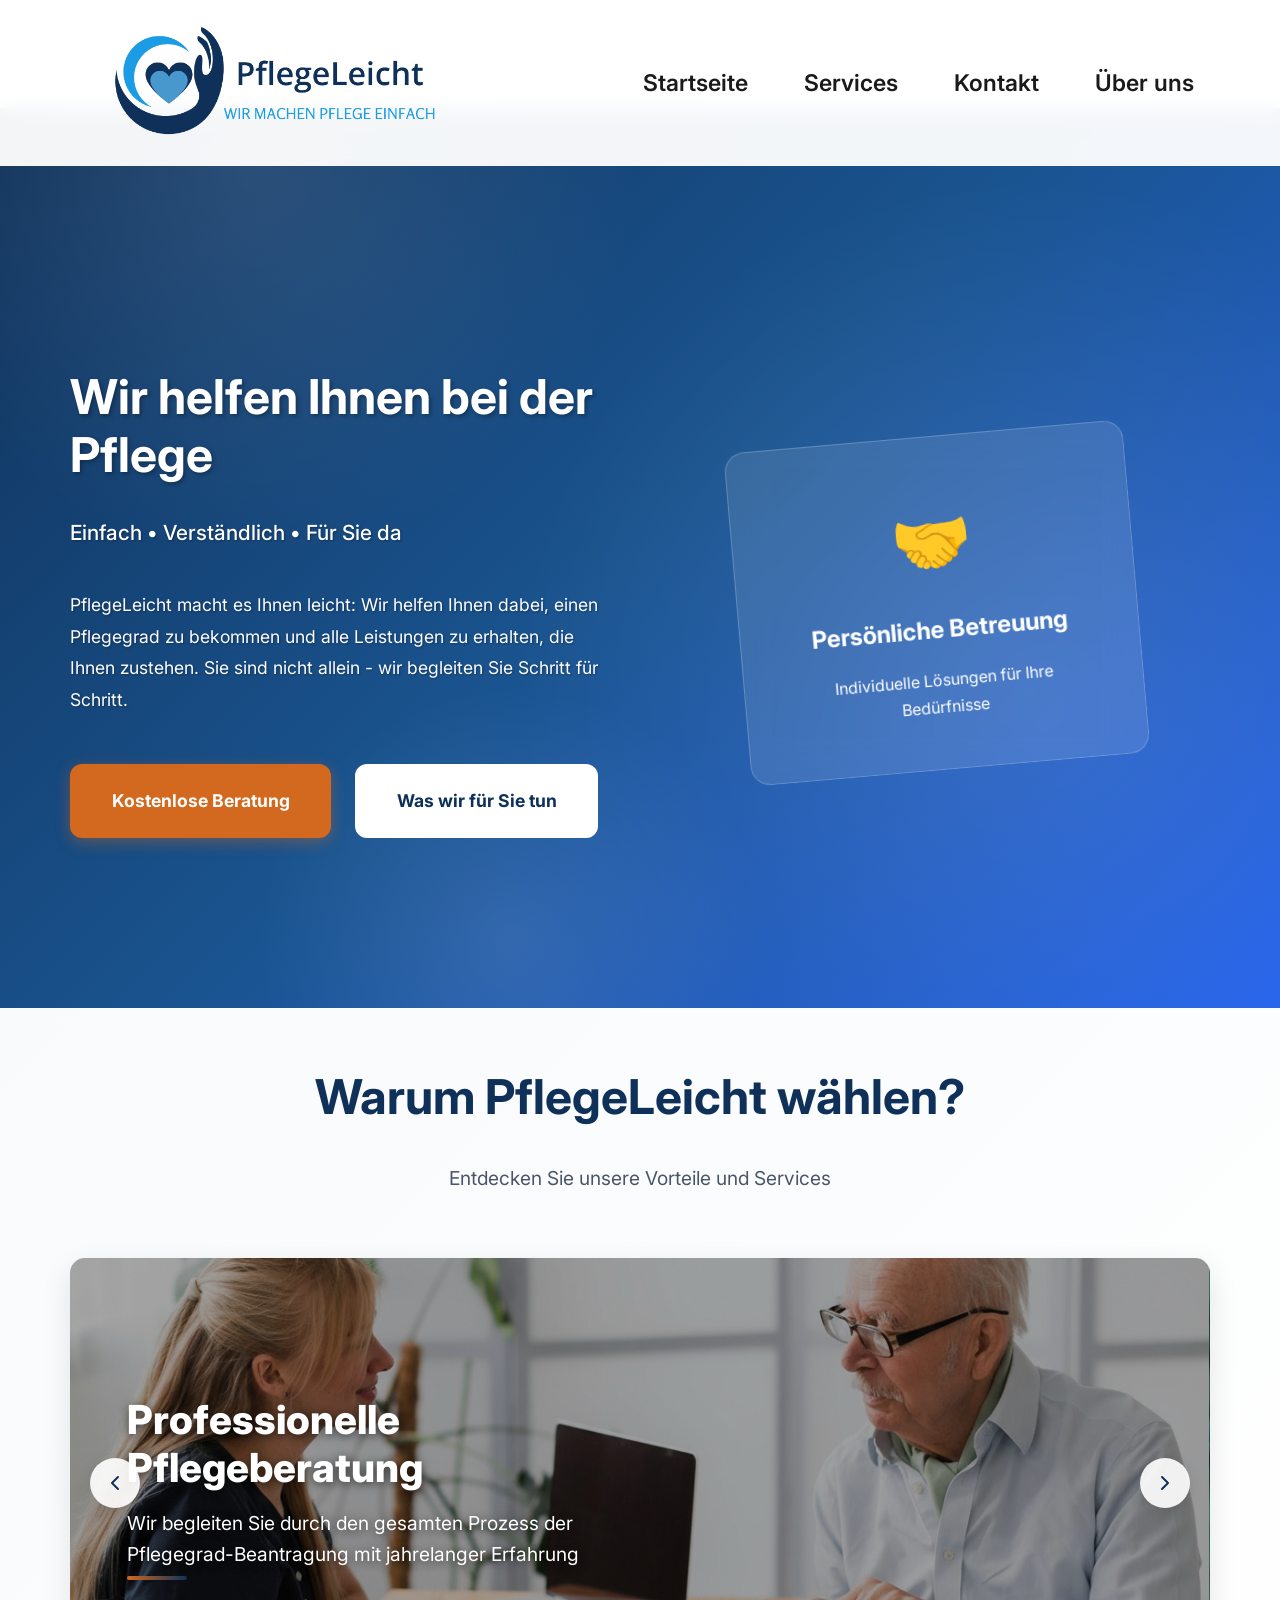
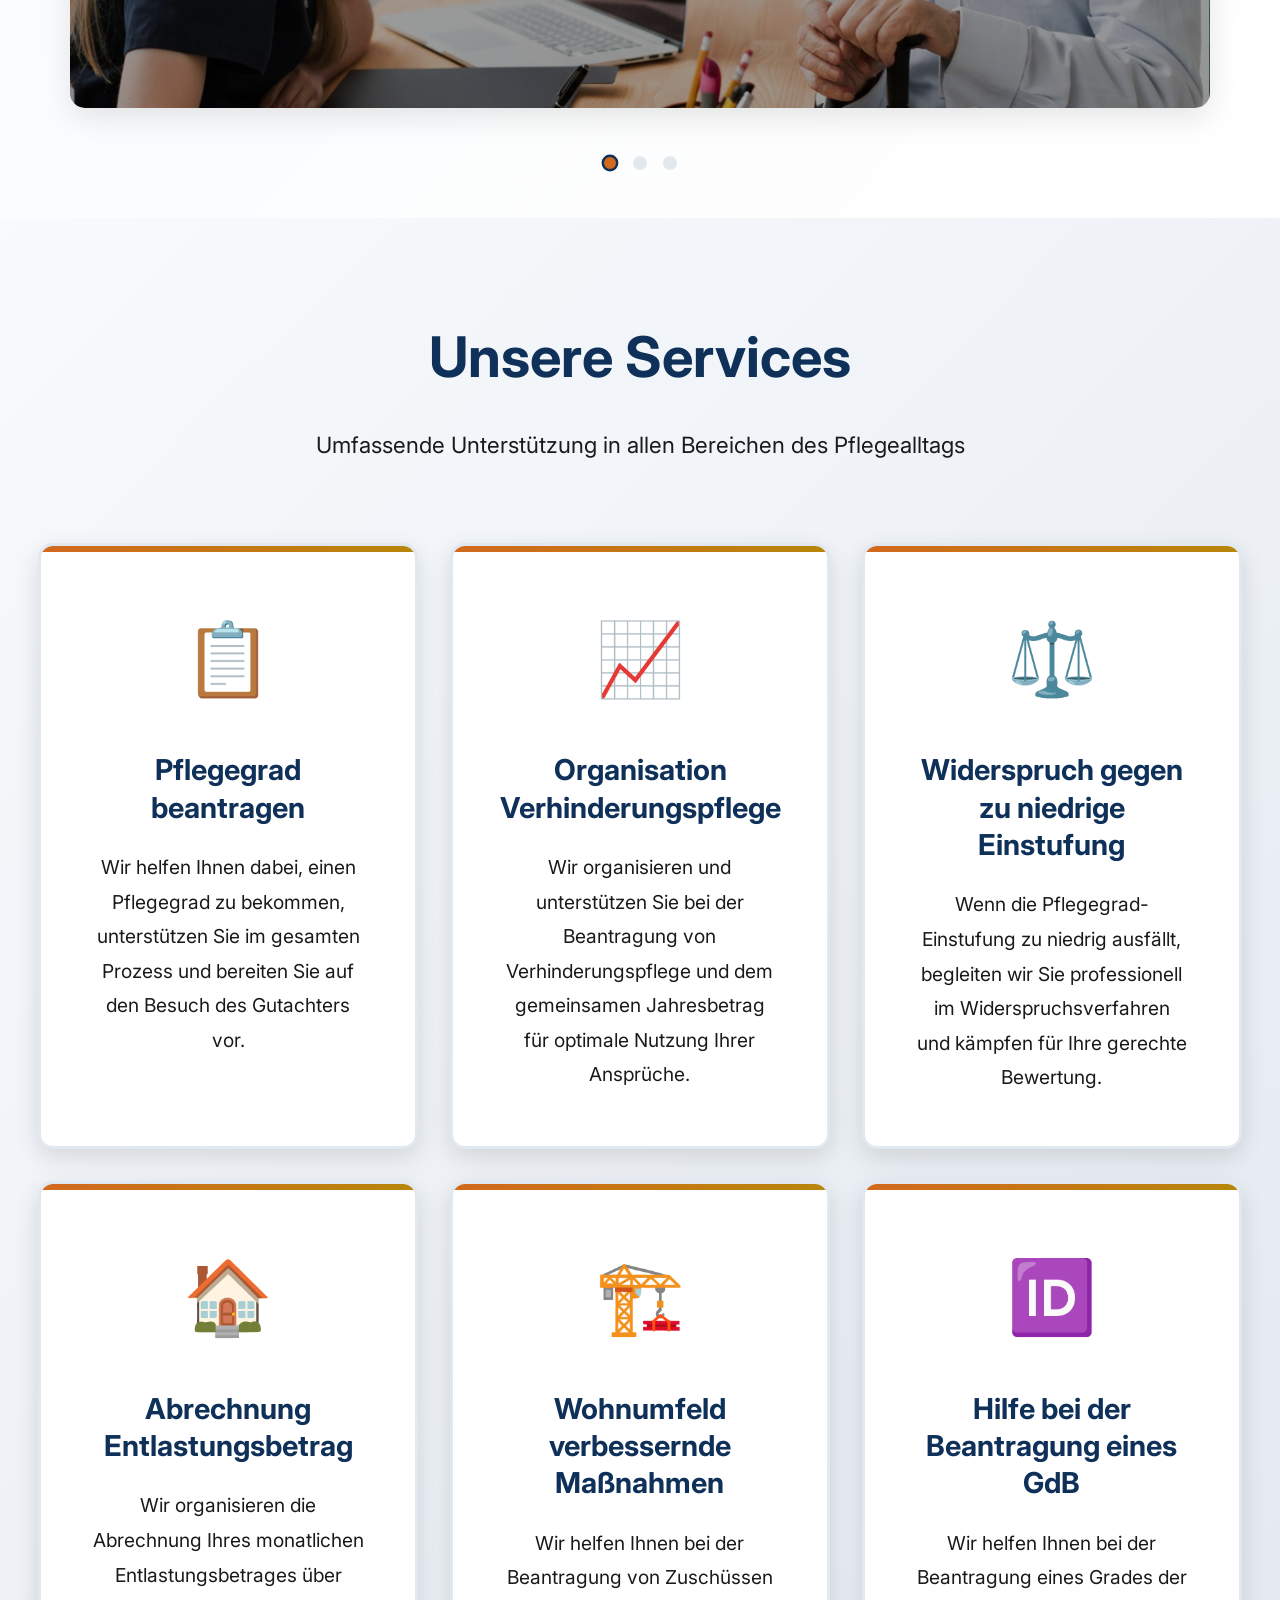
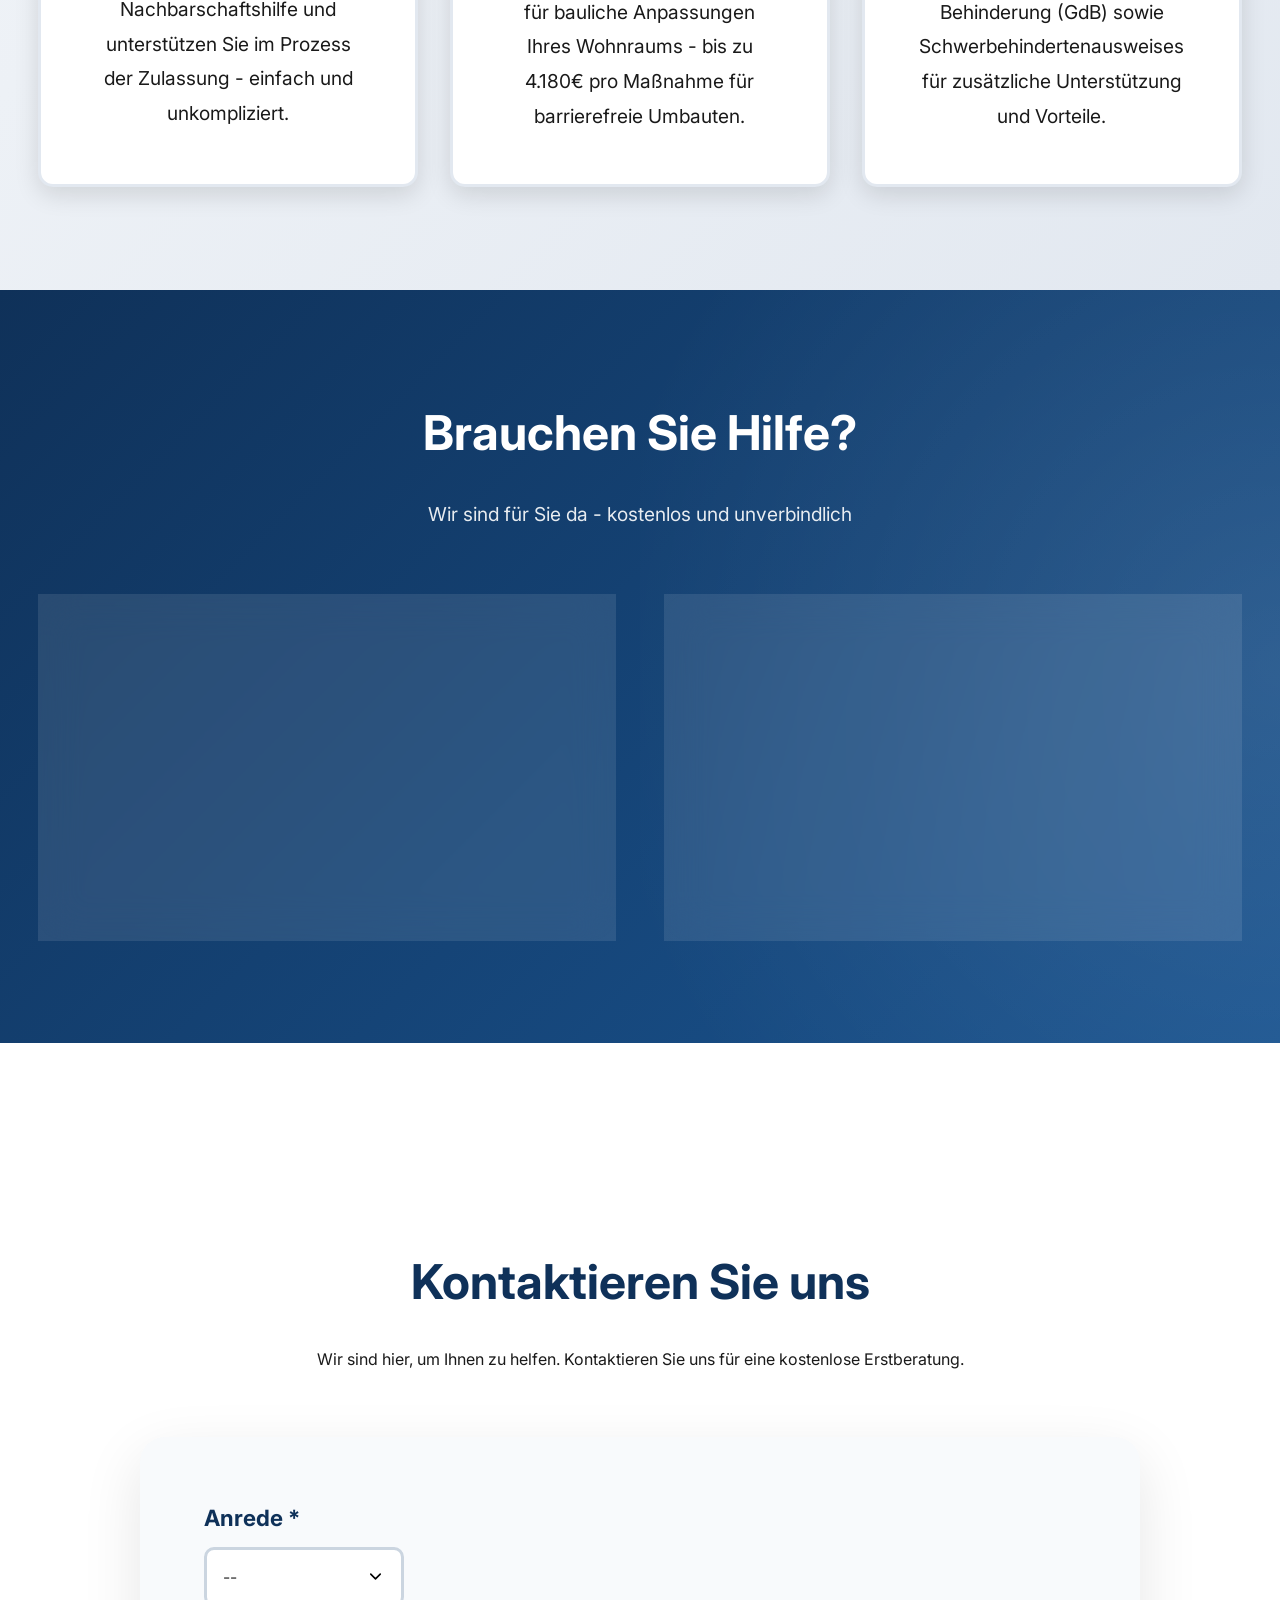
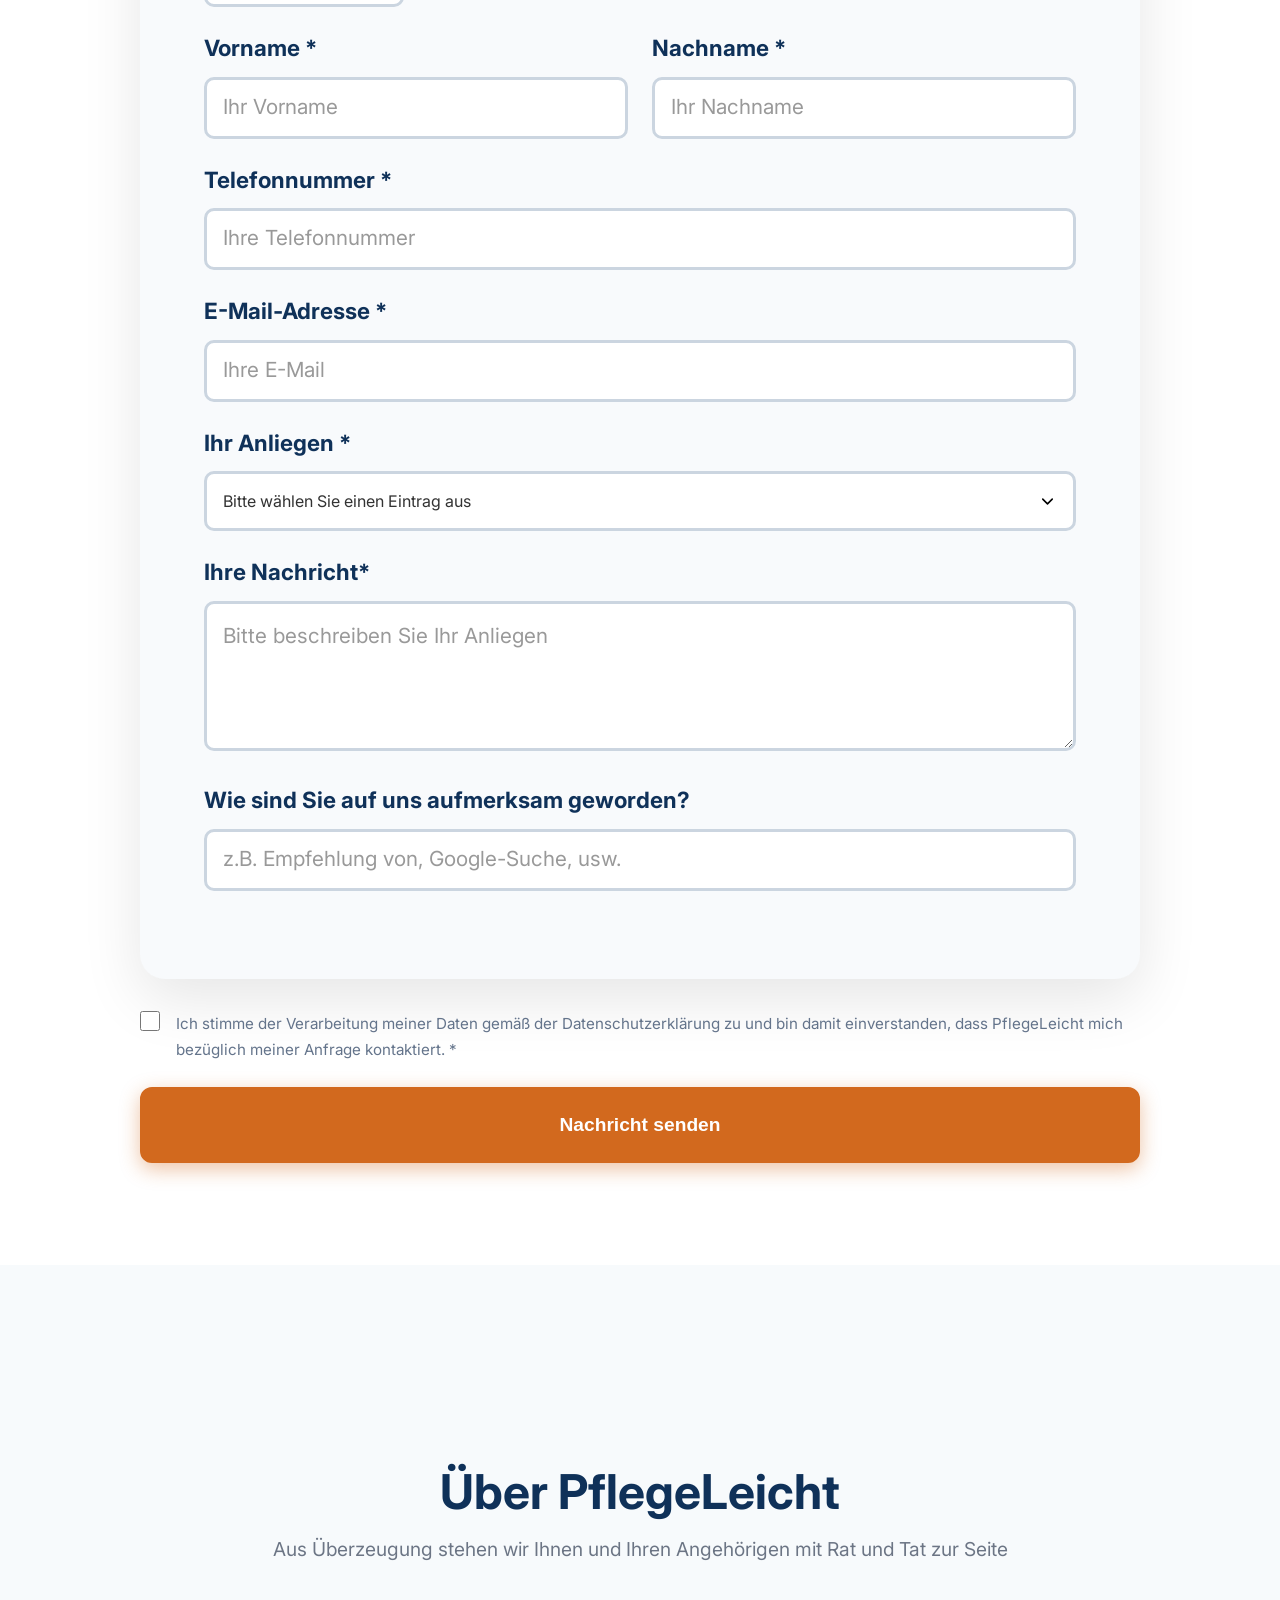
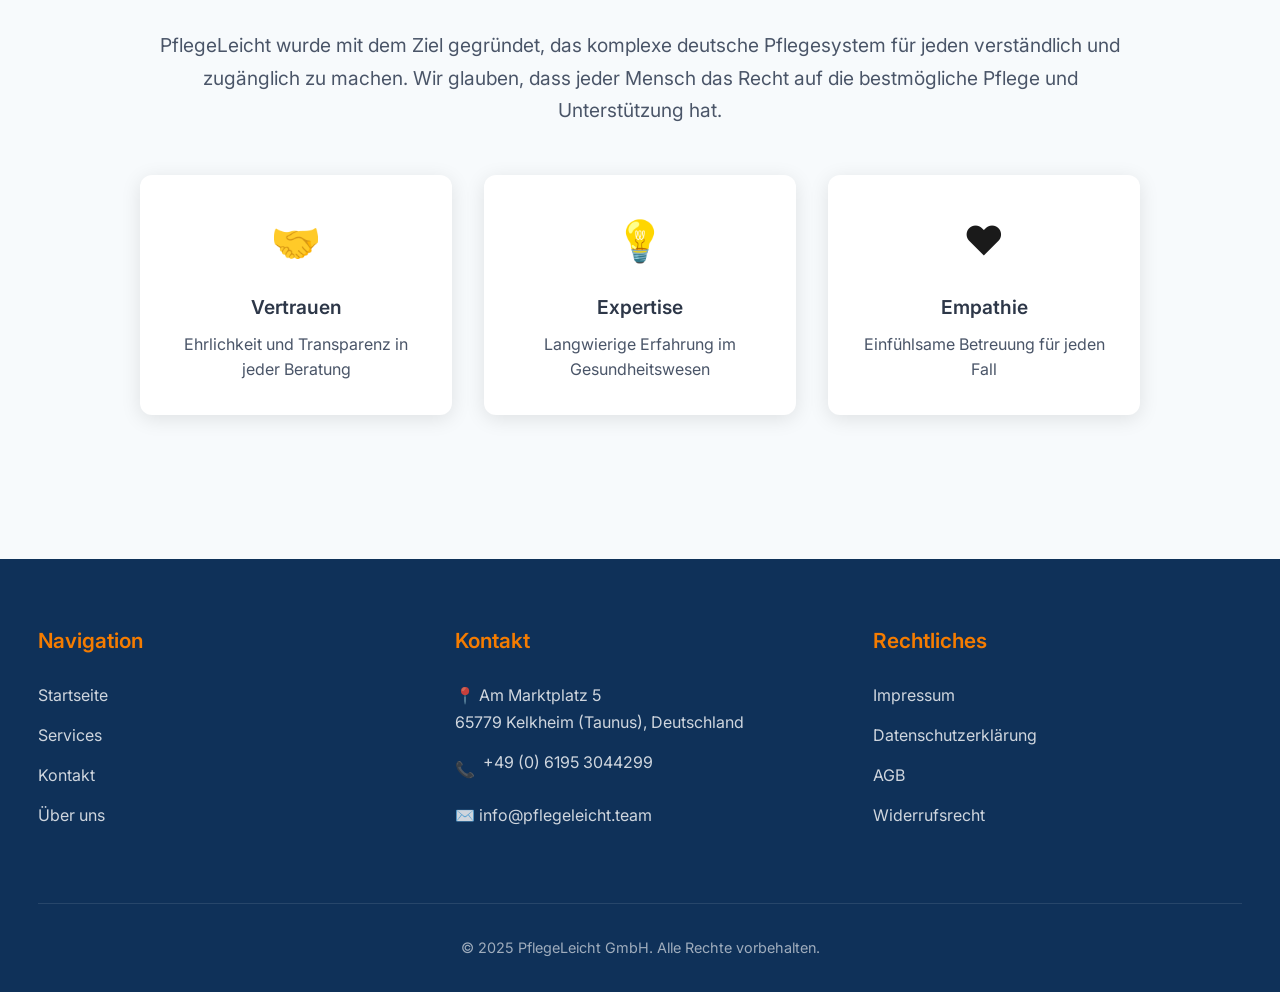
==== index.html @ 4535c73f "fix: process.php - index.html" ====
<!DOCTYPE html>
<html lang="de">
<head>
    <meta charset="UTF-8" />
    <meta name="viewport" content="width=device-width, initial-scale=1.0"/>
    <title>PflegeLeicht - Wir machen Pflege einfach</title>
    <link href="https://fonts.googleapis.com/css2?family=Inter:wght@300;400;500;600;700&display=swap" rel="stylesheet"/>
    <!-- Main stylesheet -->
    <link rel="stylesheet" href="statics/styles.css"/>
</head>
<body>
    <!-- Header -->
    <header class="header">
    <nav class="nav-container" href="#startseite">
        <div class="logo-container" onclick="showPage('startseite')">
        <img src="statics/img/logo.png" alt="PflegeLeicht Logo" style="max-height: 100%; max-width: 100%; object-fit: contain;">
        </div>
        <ul class="nav-menu" id="navMenu">
        <li><a href="#" onclick="showPage('startseite')">Startseite</a></li>
        <li><a href="#services" onclick="showPage('services')">Services</a></li>
        <li><a href="#kontakt" onclick="navigateTo('kontakt')">Kontakt</a></li>
        <li><a href="#ueber-uns" onclick="navigateTo('ueber-uns')">Über uns</a></li>
        </ul>
        <button class="mobile-menu-btn" onclick="toggleMobileMenu()" aria-label="Menü öffnen" aria-expanded="false">☰</button>
    </nav>
    </header>

    <!-- Startseite (Home) -->
    <div id="startseite" class="page active">
    <!-- Hero Section -->
    <section class="hero">
        <div class="hero-content">
        <div class="hero-text">
            <h1>Wir helfen Ihnen bei der Pflege</h1>
            <div class="subtitle">Einfach • Verständlich • Für Sie da</div>
            <p>PflegeLeicht macht es Ihnen leicht: Wir helfen Ihnen dabei, einen Pflegegrad zu bekommen und alle Leistungen zu erhalten, die Ihnen zustehen. Sie sind nicht allein - wir begleiten Sie Schritt für Schritt.</p>
            <div class="hero-buttons">
            <a href="#kontakt" class="btn-primary">Kostenlose Beratung</a>
            <a href="#" class="btn-secondary" onclick="showPage('services')">Was wir für Sie tun</a>
            </div>
        </div>
        <div class="hero-visual">
            <div class="hero-card">
            <div class="icon">🤝</div>
            <h3>Persönliche Betreuung</h3>
            <p>Individuelle Lösungen für Ihre Bedürfnisse</p>
            </div>
        </div>
        </div>
    </section>

    <!-- Carousel -->
    <section class="carousel-section">
        <div class="carousel-container">
            <div class="carousel-header">
                <h2>Warum PflegeLeicht wählen?</h2>
                <p>Entdecken Sie unsere Vorteile und Services</p>
            </div>
            <div class="carousel-wrapper">
            <div class="carousel" id="carousel">
        <!-- Slide 1: Professionelle Beratung -->
            <div class="carousel-slide" style="background-image:url('statics/img/professionelle_beratung.jpeg')">
                <div class="slide-content">
                    <h3>Professionelle Pflegeberatung</h3>
                    <p>Wir begleiten Sie durch den gesamten Prozess der Pflegegrad-Beantragung mit jahrelanger Erfahrung</p>
                </div>
            </div>

        <!-- Slide 2: Individuelle Betreuung -->
            <div class="carousel-slide" style="background-image:url('statics/img/individuelle_betreuung.jpeg')">
                <div class="slide-content">
                    <h3>Individuelle Betreuung</h3>
                    <p>Jeder Fall wird persönlich und sorgfältig behandelt - maßgeschneiderte Lösungen für Ihre Bedürfnisse</p>
                </div>
            </div>

        <!-- Slide 3: Erfolgreiche Ergebnisse -->
            <div class="carousel-slide" style="background-image:url('statics/img/erfolgreiche_ergebnisse.jpeg')">
                <div class="slide-content">
                    <h3>Erfolgreiche Ergebnisse</h3>
                    <p>Wir holen das Maximum für Sie heraus </p>
                </div>
            </div>
    </div>

            <!-- Navigation Arrows -->
            <button class="carousel-nav carousel-prev" onclick="prevSlide()">
                <svg width="24" height="24" viewBox="0 0 24 24" fill="none">
                    <path d="M15 18L9 12L15 6" stroke="currentColor" stroke-width="2" 
                        stroke-linecap="round" stroke-linejoin="round"/>
                </svg>
            </button>
            <button class="carousel-nav carousel-next" onclick="nextSlide()">
                <svg width="24" height="24" viewBox="0 0 24 24" fill="none">
                    <path d="M9 18L15 12L9 6" stroke="currentColor" stroke-width="2" 
                        stroke-linecap="round" stroke-linejoin="round"/>
                </svg>
            </button>
        </div>


            <!-- Carousel Controls -->
            <div class="carousel-controls">
                <div class="carousel-dot active" onclick="goToSlide(0)"></div>
                <div class="carousel-dot" onclick="goToSlide(1)"></div>
                <div class="carousel-dot" onclick="goToSlide(2)"></div>
            </div>
        </div>
    </section>


    <!-- Services Section (preview) -->
    <section class="services-section">
        <div class="services-container">
        <div class="services-header">
            <h2>Unsere Services</h2>
            <p>Umfassende Unterstützung in allen Bereichen des Pflegealltags</p>
        </div>
        <div class="services-grid">
            <div class="service-card">
            <span class="service-icon">📋</span>
            <h3>Pflegegrad beantragen</h3>
            <p>Wir helfen Ihnen dabei, einen Pflegegrad zu bekommen, unterstützen Sie im gesamten Prozess und bereiten Sie auf den Besuch des Gutachters vor.</p>
            </div>
            <div class="service-card">
            <span class="service-icon">📈</span>
            <h3>Organisation Verhinderungspflege</h3>
            <p>Wir organisieren und unterstützen Sie bei der Beantragung von Verhinderungspflege und dem gemeinsamen Jahresbetrag für optimale Nutzung Ihrer Ansprüche.</p>
            </div>
            <div class="service-card">
            <span class="service-icon">⚖️</span>
                <h3>Widerspruch gegen zu niedrige Einstufung</h3>
                <p>Wenn die Pflegegrad-Einstufung zu niedrig ausfällt, begleiten wir Sie professionell im Widerspruchsverfahren und kämpfen für Ihre gerechte Bewertung.</p>
            </div>
            <div class="service-card">
            <span class="service-icon">🏠</span>
            <h3>Abrechnung Entlastungsbetrag</h3>
            <p>Wir organisieren die Abrechnung Ihres monatlichen Entlastungsbetrages über Nachbarschaftshilfe und unterstützen Sie im Prozess der Zulassung - einfach und unkompliziert.</p>
            </div>
            <div class="service-card">
            <span class="service-icon">🏗️</span>
            <h3>Wohnumfeld verbessernde Maßnahmen</h3>
            <p>Wir helfen Ihnen bei der Beantragung von Zuschüssen für bauliche Anpassungen Ihres Wohnraums - bis zu 4.180€ pro Maßnahme für barrierefreie Umbauten.</p>
            </div>
            <div class="service-card">
            <span class="service-icon">🆔</span>
            <h3>Hilfe bei der Beantragung eines GdB</h3>
            <p>Wir helfen Ihnen bei der Beantragung eines Grades der Behinderung (GdB) sowie Schwerbehindertenausweises für zusätzliche Unterstützung und Vorteile.</p>
            </div>
        </div>
        </div>
    </section>

    <!-- CTA Section -->
    <section class="cta-section">
        <div class="cta-container">
        <div class="cta-header">
            <h2>Brauchen Sie Hilfe?</h2>
            <p>Wir sind für Sie da - kostenlos und unverbindlich</p>
        </div>
        <div class="cta-cards">
            <div class="cta-card">
            <h3>Sie haben schon einen Pflegegrad?</h3>
            <p>Wenn Sie mehr Hilfe brauchen als bisher oder denken, dass Ihr Pflegegrad zu niedrig ist, können wir Ihnen helfen, einen Höheren zu bekommen.</p>
            <a href="#kontakt" class="btn-primary">Kostenlose Beratung</a>
            </div>
            <div class="cta-card">
            <h3>Sie brauchen zum ersten Mal Hilfe?</h3>
            <p>Wenn Sie oder ein Familienmitglied Hilfe im Alltag brauchen, helfen wir Ihnen dabei, einen Pflegegrad sowie entsprechende Unterstützungsleistungen zu bekommen.</p>
            <a href="#kontakt" class="btn-primary">Kostenlose Beratung</a>
            </div>
        </div>
        </div>
    </section>

<!-- Contact Section -->
<section class="contact-section" id="kontakt">
  <div class="contact-container">
    <div class="contact-header">
      <h2>Kontaktieren Sie uns</h2>
      <p>Wir sind hier, um Ihnen zu helfen. Kontaktieren Sie uns für eine kostenlose Erstberatung.</p>
    </div>

    <!-- Message container for form feedback -->
    <div id="contactAlert" style="display:none;margin-bottom:16px;padding:12px;border-radius:8px;border:1px solid #cfe9cf;background:#eaf7ea;color:#205c20;"></div>

    <div class="contact-form">
      <!-- Contact form submission -->
      <form id="contactForm" action="/php/process.php" method="post">
        <div class="form-group">
          <label for="anrede">Anrede *</label>
          <select id="anrede" name="anrede" required oninvalid="this.setCustomValidity('Bitte wählen Sie eine Anrede aus der Liste aus.')" oninput="this.setCustomValidity('')">
            <option value="">--</option>
            <option value="Frau">Frau</option>
            <option value="Herr">Herr</option>
            <option value="Diverse">Diverse</option>
          </select>
        </div>

        <div class="form-grid">
          <div class="form-group">
            <label for="vorname">Vorname *</label>
            <input type="text" id="vorname" name="vorname" placeholder="Ihr Vorname" required oninvalid="this.setCustomValidity('Bitte geben Sie Ihren Vornamen ein.')" oninput="this.setCustomValidity('')">
          </div>
          <div class="form-group">
            <label for="nachname">Nachname *</label>
            <input type="text" id="nachname" name="nachname" placeholder="Ihr Nachname" required oninvalid="this.setCustomValidity('Bitte geben Sie Ihren Nachnamen ein.')" oninput="this.setCustomValidity('')">
          </div>
        </div>
        <div class="form-group">
            <label for="phone">Telefonnummer *</label>
            <input  type="text" id="phone"  name="phone"  placeholder="Ihre Telefonnummer"  inputmode="numeric" pattern="[0-9]+"  required  oninvalid="this.setCustomValidity('Bitte geben Sie eine gültige Telefonnummer ein.')"  oninput="this.setCustomValidity(''); this.value = this.value.replace(/[^0-9]/g,'')">
          </div>
          <div class="form-group">
          <label for="email">E-Mail-Adresse *</label>
          <input type="email" id="email" name="email" placeholder="Ihre E-Mail" required oninvalid="this.setCustomValidity('Bitte geben Sie eine gültige E-Mail ein.')" oninput="this.setCustomValidity('')">
        </div>

        <div class="form-group">
          <label for="concern">Ihr Anliegen *</label>
          <select id="concern" name="concern" required oninvalid="this.setCustomValidity('Bitte wählen Sie einen Eintrag aus der Liste aus.')" oninput="this.setCustomValidity('')">
            <option value="">Bitte wählen Sie einen Eintrag aus</option>
            <option value="pflegegrad-beantragen">Pflegegrad beantragen</option>
            <option value="pflegegrad-anpassen">Pflegegrad anpassen/Höherstufung</option>
            <option value="widerspruch">Widerspruch einlegen</option>
            <option value="entlastungsleistungen">Entlastungsleistungen</option>
            <option value="wohnumfeld">Wohnumfeldverbessernde Maßnahmen</option>
            <option value="GdB Antrag">GdB Antrag</option>
            <option value="anders">Anderes Anliegen</option>
          </select>
        </div>

        <div class="form-group">
          <label for="message">Ihre Nachricht*</label>
          <textarea type="text" id="message" name="message" placeholder="Bitte beschreiben Sie Ihr Anliegen" required oninvalid="this.setCustomValidity('Bitte beschreiben Sie Ihr Anliegen.')" oninput="this.setCustomValidity('')"></textarea>
        </div>

        <div class="form-group">
          <label for="concern">Wie sind Sie auf uns aufmerksam geworden?</label>
          <input type="text" id="message" name="message" placeholder="z.B. Empfehlung von, Google-Suche, usw. "></input>
        </div>
        </div>

        <div class="privacy-notice">
          <input type="checkbox" id="privacy" name="privacy" value="1" required oninvalid="this.setCustomValidity('Bitte geben Sie Ihre Zustimmung um fortzufahren.')" oninput="this.setCustomValidity('')">
          <label for="privacy">Ich stimme der Verarbeitung meiner Daten gemäß der Datenschutzerklärung zu und bin damit einverstanden, dass PflegeLeicht mich bezüglich meiner Anfrage kontaktiert. *</label>
        </div>
        <!-- Honeypot field for bot protection -->
        <div style="position:absolute;left:-9999px" aria-hidden="true">
          <label for="company">Firma</label>
          <input type="text" id="company" name="company" tabindex="-1" autocomplete="off">
        </div>

        <button type="submit" class="submit-btn">Nachricht senden</button>
      </form>
    </div>
  </div>
</section>

<!-- Display success/error message based on URL parameters -->
<script>
  (function(){
    const params = new URLSearchParams(location.search);
    const ok = params.get('ok');
    const err = params.get('err');
    const box = document.getElementById('contactAlert');
    if (!box) return;
    if (ok) {
      box.textContent = 'Vielen Dank! Ihre Nachricht wurde erfolgreich gesendet.';
      box.style.display = 'block';
    } else if (err) {
      box.textContent = decodeURIComponent(err);
      box.style.display = 'block';
      box.style.background = '#fdeaea';
      box.style.borderColor = '#f3b7b7';
      box.style.color = '#7a1f1f';
    }
  })();
</script>

    <!-- About section within homepage -->
    <section id="ueber-uns" class="about-section-home">
        <div class="about-container">
        <div class="about-header">
            <h2>Über PflegeLeicht</h2>
            <p>Aus Überzeugung stehen wir Ihnen und Ihren Angehörigen mit Rat und Tat zur Seite</p>
        </div>

        <div class="about-content-home">
            <div class="about-text">
            <p>PflegeLeicht wurde mit dem Ziel gegründet, das komplexe deutsche Pflegesystem für jeden verständlich und zugänglich zu machen. Wir glauben, dass jeder Mensch das Recht auf die bestmögliche Pflege und Unterstützung hat.</p>

            <div class="values-preview">
                <div class="value-preview">
                <span class="value-icon">🤝</span>
                <h4>Vertrauen</h4>
                <p>Ehrlichkeit und Transparenz in jeder Beratung</p>
                </div>
                <div class="value-preview">
                <span class="value-icon">💡</span>
                <h4>Expertise</h4>
                <p>Langwierige Erfahrung im Gesundheitswesen</p>
                </div>
                <div class="value-preview">
                <span class="value-icon">❤️</span>
                <h4>Empathie</h4>
                <p>Einfühlsame Betreuung für jeden Fall</p>
                </div>
            </div>
            </div>
        </div>
        </div>
    </section>
    </div>
    <!-- /#startseite -->

    <!-- Services detailed page -->
    <div id="services" class="page">
    <div class="services-page">
        <div class="services-page-container">
        <h1>Unsere Services</h1>
        <div class="services-intro">
            <p>Unsere Services sind individuell auf Ihre Bedürfnisse abgestimmt. Wir begleiten Sie in allen Fragen rund um Pflegeleistungen – von der Antragstellung bis hin zur Optimierung Ihrer Ansprüche.</p>
        </div>

        <div class="service-detail">
            <h3>Hilfe bei der Beantragung des Pflegegrades</h3>
            <p>Wir unterstützen Sie bei der kompletten Beantragung eines Pflegegrades, von der Erfassung Ihrer Daten bis hin zum Versand des Antrags an die zuständige Kasse, sowie Vorbereitung auf den Gutachtertermin. Unser erfahrenes Team kennt alle Fallstricke und sorgt dafür, dass Ihr Antrag vollständig und korrekt eingereicht wird.</p>
        </div>

        <div class="service-detail">
            <h3>Organisation und Unterstützung bei Beantragung von Verhinderungspflege im Rahmen des gemeinsamen Jahresbetrages</h3>
            <p>Wir übernehmen die Antragstellung und sorgen dafür, dass Sie die Ihnen zustehenden Leistungen effizient nutzen können. Dabei beraten wir Sie über alle Möglichkeiten und helfen bei der optimalen Ausschöpfung Ihrer Ansprüche.</p>
        </div>

        <div class="service-detail">
            <h3>Widerspruch gegen eine zu niedrige Pflegegrad-Einstufung</h3>
            <p>Wir analysieren Ihren Bescheid gründlich, unterstützen Sie beim Erstellen einer innhaltlichen Begründung für einen professionellen Widerspruch und begleiten Sie durch den gesamten Prozess. Mit unserer Expertise erhöhen wir Ihre Chancen auf eine erfolgreiche Neubewertung erheblich.</p>
        </div>

        <div class="service-detail">
            <h3>Abrechnung des monatlichen Entlastungsbetrages über Nachbarschaftshilfe</h3>
            <p>Wir organisieren die Nachbarschaftshilfe und kümmern uns um die Registrierung sowie korrekte Abrechnung der Entlastungsleistungen. So können Sie Ihren monatlichen Entlastungsbetrag von 131€ optimal nutzen.</p>
        </div>

        <div class="service-detail">
            <h3>Antrag auf wohnumfeldverbessernde Maßnahmen</h3>
            <p>Unterstützung bei der Beantragung von Zuschüssen für bauliche Veränderungen, die das Wohnumfeld an die Bedürfnisse der pflegebedürftigen Person anpassen. Wir helfen Ihnen dabei, bis zu 4.180€ Zuschuss je Maßnahme für notwendige Umbauten zu erhalten.</p>
        </div>

        <div class="service-detail">
            <h3>Beantragung der Feststellung eines GdB</h3>
            <p>Wir helfen Ihnen bei der Beantragung eines Grades der Behinderung (GdB) sowie Schwerbehindertenausweises für zusätzliche Unterstützung und Vorteile.</p>
        
          </div>
                <div style="text-align: center; margin-top: 4rem;">
            <a href="index.html#kontakt" class="btn-primary">Jetzt kostenlose Beratung anfragen</a>
        </div>

        </div>
    </div>
    </div>

    <!-- Footer -->
    <footer class="footer">
    <div class="footer-container">
        <div class="footer-section">
        <h3>Navigation</h3>
        <a href="#" onclick="showPage('startseite')">Startseite</a>
        <a href="#services" onclick="showPage('services')">Services</a>
        <a href="#kontakt" onclick="navigateTo('kontakt')">Kontakt</a>
        <a href="#ueber-uns" onclick="navigateTo('ueber-uns')">Über uns</a>
        </div>
        <div class="footer-section">
        <h3>Kontakt</h3>
        <p>📍 Am Marktplatz 5<br>65779 Kelkheim (Taunus), Deutschland</p>
        <p>📞 <a href="tel:+4961953044299">+49 (0) 6195 3044299</a></p>
        <p><a href="mailto:info@pflegeleicht.team">✉️ info@pflegeleicht.team </p></a>
        </div>
        <div class="footer-section">
        <h3>Rechtliches</h3>
        <a href="./pages/impressum.html">Impressum</a>
        <a href="./pages/datenschutz.html">Datenschutzerklärung</a>
        <a href="./pages/AGB.html">AGB</a>
        <a href="./pages/widerrufsrecht.html">Widerrufsrecht</a>
        </div>
        <!-- Social media section placeholder (currently disabled)
        <div class="footer-section">
        <h3>Folgen Sie uns</h3>
        <p>Bleiben Sie über Neuigkeiten informiert</p>
        <div class="social-icons">
            <a href="#" title="Facebook">📘</a>
            <a href="#" title="LinkedIn">💼</a>
            <a href="#" title="Xing">🔗</a>
            <a href="#" title="Instagram">📷</a>
        </div>
        </div>
        --> 
    </div>
    <div class="footer-bottom">
        <p>&copy; 2025 PflegeLeicht GmbH. Alle Rechte vorbehalten.</p>
    </div>
    </footer>

    <!-- Main JavaScript functionality -->
<script>
  // Page navigation system
  function showPage(pageId) {
    document.querySelectorAll('.page').forEach(p => p.classList.remove('active'));
    const page = document.getElementById(pageId);
    if (page) page.classList.add('active');

    const navMenu = document.getElementById('navMenu');
    if (navMenu) navMenu.classList.remove('active');

    window.scrollTo({ top: 0, behavior: 'auto' });
  }

  // Navigate to section anchor within homepage
  function navigateTo(anchorId) {
    // Ensure homepage is visible
    showPage('startseite');

    // Wait for reflow then smooth scroll to target
    requestAnimationFrame(() => {
      const el = document.getElementById(anchorId);
      if (el) el.scrollIntoView({ behavior: 'smooth', block: 'start' });
    });
  }

  // Mobile menu functionality
  function toggleMobileMenu() {
    const navMenu = document.getElementById('navMenu');
    if (navMenu) navMenu.classList.toggle('active');
  }

  // Close mobile menu when clicking outside
  document.addEventListener('click', function (event) {
    const navMenu = document.getElementById('navMenu');
    const mobileMenuBtn = document.querySelector('.mobile-menu-btn');
    if (!navMenu || !mobileMenuBtn) return;

    const clickedInsideMenu = navMenu.contains(event.target);
    const clickedButton = mobileMenuBtn.contains(event.target);

    if (!clickedInsideMenu && !clickedButton) {
      navMenu.classList.remove('active');
    }
  });

  // Close mobile menu on window resize
  window.addEventListener('resize', function () {
    const navMenu = document.getElementById('navMenu');
    if (window.innerWidth > 768 && navMenu) {
      navMenu.classList.remove('active');
    }
  });

  // Generic smooth scrolling for anchor links
  // Note: Links using navigateTo() don't need this handler
  document.querySelectorAll('a[href^="#"]').forEach(anchor => {
    anchor.addEventListener('click', function (e) {
      // Skip if link uses navigateTo to avoid duplicate logic
      const hasNavigateTo = this.getAttribute('onclick') && this.getAttribute('onclick').includes('navigateTo');
      if (hasNavigateTo) return;

      const href = this.getAttribute('href');
      const id = href && href.startsWith('#') ? href.slice(1) : null;
      if (!id) return;

      e.preventDefault();
      const target = document.getElementById(id);
      if (target) {
        target.scrollIntoView({ behavior: 'smooth', block: 'start' });
      }
    });
  });

// Carousel functionality
let currentSlide = 0;
let carouselInterval = null;
const totalSlides = 3;

function goToSlide(slideIndex) {
    currentSlide = slideIndex;
    const carousel = document.getElementById('carousel');
    if (!carousel) return;

    carousel.style.transform = `translateX(${-slideIndex * 100}%)`;

    document.querySelectorAll('.carousel-dot').forEach((dot, index) => {
        if (index === slideIndex) {
            dot.classList.add('active');
        } else {
            dot.classList.remove('active');
        }
    });
}

function nextSlide() {
    currentSlide = (currentSlide + 1) % totalSlides;
    goToSlide(currentSlide);
}

function prevSlide() {
    currentSlide = (currentSlide - 1 + totalSlides) % totalSlides;
    goToSlide(currentSlide);
}

function startCarousel() {
    if (carouselInterval) clearInterval(carouselInterval);
    carouselInterval = setInterval(nextSlide, 5000);
}

function stopCarousel() {
    if (carouselInterval) clearInterval(carouselInterval);
    carouselInterval = null;
}

// DOM ready initialization
document.addEventListener('DOMContentLoaded', function () {
    // Start carousel
    startCarousel();

    // Pause carousel on hover
    const carouselWrapper = document.querySelector('.carousel-wrapper');
    if (carouselWrapper) {
        carouselWrapper.addEventListener('mouseenter', stopCarousel);
        carouselWrapper.addEventListener('mouseleave', startCarousel);
    }

    // Touch/swipe support for mobile
    let startX = 0;
    let endX = 0;

    if (carouselWrapper) {
        carouselWrapper.addEventListener('touchstart', (e) => {
            startX = e.touches[0].clientX;
        });

        carouselWrapper.addEventListener('touchend', (e) => {
            endX = e.changedTouches[0].clientX;
            handleSwipe();
        });
    }

    function handleSwipe() {
        const threshold = 50;
        const diff = startX - endX;

        if (Math.abs(diff) > threshold) {
            if (diff > 0) {
                nextSlide();
            } else {
                prevSlide();
            }
        }
    }

    // Keyboard navigation
    document.addEventListener('keydown', (e) => {
        if (e.key === 'ArrowLeft') {
            prevSlide();
        } else if (e.key === 'ArrowRight') {
            nextSlide();
        }
    });


    // Scroll animations
    const observer = new IntersectionObserver((entries) => {
      entries.forEach(entry => {
        if (entry.isIntersecting) {
          entry.target.style.opacity = '1';
          entry.target.style.transform = 'translateY(0)';
        }
      });
    }, { threshold: 0.1, rootMargin: '0px 0px -50px 0px' });

    document.querySelectorAll('.service-card, .value-preview, .cta-card').forEach(el => {
      el.style.opacity = '0';
      el.style.transform = 'translateY(20px)';
      el.style.transition = 'opacity 0.6s ease, transform 0.6s ease';
      observer.observe(el);
    });

    // Contact form could be enhanced here if needed
    });

  // Expose global functions used by onclick attributes in HTML
  window.showPage = showPage;
  window.toggleMobileMenu = toggleMobileMenu;
  window.navigateTo = navigateTo;
  window.goToSlide = goToSlide;
  window.nextSlide = nextSlide;
  window.prevSlide = prevSlide;

  function routeFromHash() {
  const h = (location.hash || '#startseite').slice(1);
  if (h === 'services') {
    showPage('services');
  } else if (h === 'kontakt') {
    // Contact section within homepage
    if (typeof navigateTo === 'function') navigateTo('kontakt');
    else showPage('startseite');
  } else if (h === 'ueber-uns') {
    // About section within homepage
    if (typeof navigateTo === 'function') navigateTo('ueber-uns');
    else showPage('startseite');
  } else {
    showPage('startseite');
  }
}
document.addEventListener('DOMContentLoaded', routeFromHash);
window.addEventListener('hashchange', routeFromHash);
</script>

  <!-- Daily cleanup task -->
<script>
(function() {
  // Guardamos la última ejecución en el navegador
  const lastCleanup = localStorage.getItem('lastCleanup');
  const now = Date.now();
  const oneDay = 24 * 60 * 60 * 1000; // 24 horas en ms

  if (!lastCleanup || (now - parseInt(lastCleanup)) > oneDay) {
    fetch('/php/cleanup.php') // ajusta la ruta según dónde tengas el archivo
      .then(r => console.log("Cleanup ejecutado"))
      .catch(e => console.error("Error cleanup", e));

    localStorage.setItem('lastCleanup', now.toString());
  }
})();
</script>

</body>
</html>
---- statics/styles.css ----
/* Global reset and base styles */
* {
    margin: 0;
    padding: 0;
    box-sizing: border-box;
}

body {
    font-family: 'Inter', sans-serif;
    line-height: 1.7;
    color: #1a1a1a;
    overflow-x: hidden;
    font-size: clamp(14px, 1.5vw, 16px); /* Better readability on all screens */
}

/* Header styles */
.header {
            background: rgba(255, 255, 255, 0.95);
            backdrop-filter: blur(10px);
            position: fixed;
            width: 100%;
            top: 0;
            z-index: 1000;
        }

        .nav-container {
            max-width: min(1400px, 95vw);
            margin: 0 auto;
            display: flex;
            justify-content: space-between;
            align-items: center;
            padding: clamp(0.8rem, 2vw, 1.2rem) clamp(1rem, 3vw, 3rem);
            min-height: 70px;
        }

        .logo-container {
            height: clamp(55px, 10vw, 130px);
            width: clamp(180px, 35vw, 400px);
            display: flex;
            align-items: center;
            justify-content: center;
            flex-shrink: 0;
        }

        .logo-image {
            max-height: 100%;
            max-width: 100%;
            height: auto;
            width: auto;
            object-fit: contain;
        }

        .nav-menu {
            display: flex;
            list-style: none;
            gap: clamp(0.8rem, 2.5vw, 2.5rem);
            align-items: center;
            flex-wrap: wrap;
        }

        .nav-menu a {
            text-decoration: none;
            color: #1a1a1a;
            font-weight: 600;
            font-size: clamp(1rem, 1.8vw, 1.5rem);
            position: relative;
            transition: color 0.3s ease;
            padding: clamp(0.3rem, 1vw, 0.5rem) clamp(0.5rem, 1.5vw, 1rem);
            border-radius: 8px;
            white-space: nowrap;
        }

        .nav-menu a:hover,
        .nav-menu a:focus {
            color: #0f3159;
            background: rgba(15, 49, 89, 0.1);
            outline: 3px solid #0f3159;
        }

        .nav-menu a::after {
            content: '';
            position: absolute;
            width: 0;
            height: 3px;
            bottom: -8px;
            left: 50%; /* Center the underline */
            transform: translateX(-50%); /* Center fix */
            background: #D2691E;
            transition: width 0.3s ease;
        }

        .nav-menu a:hover::after,
        .nav-menu a:focus::after {
            width: 100%;
        }

        .mobile-menu-btn {
            display: none;
            background: none;
            border: none;
            font-size: clamp(1.5rem, 3vw, 1.8rem);
            cursor: pointer;
            color: #0f3159;
            padding: 0.5rem;
        }

/* Hero section styles */
.hero {
            background: linear-gradient(135deg, #0f3159 0%, #1a5490 50%, #2563eb 100%);
            min-height: 100vh;
            display: flex;
            align-items: center;
            position: relative;
            overflow: hidden;
            padding-top: clamp(70px, 10vh, 120px);
        }

        .hero::before {
            content: '';
            position: absolute;
            top: 0;
            left: 0;
            right: 0;
            bottom: 0;
            background: url('data:image/svg+xml,<svg xmlns="http://www.w3.org/2000/svg" viewBox="0 0 1000 1000"><defs><radialGradient id="a"><stop offset="0%" stop-color="%23ffffff" stop-opacity="0.1"/><stop offset="100%" stop-color="%23ffffff" stop-opacity="0"/></radialGradient></defs><circle cx="200" cy="200" r="300" fill="url(%23a)"/><circle cx="800" cy="600" r="400" fill="url(%23a)"/><circle cx="400" cy="800" r="200" fill="url(%23a)"/></svg>') no-repeat center center;
            background-size: cover;
        }

        .hero-content {
            max-width: min(1400px, 95vw);
            margin: 0 auto;
            padding: 0 clamp(1rem, 3vw, 3rem);
            display: grid;
            grid-template-columns: repeat(auto-fit, minmax(min(400px, 100%), 1fr));
            gap: clamp(2rem, 5vw, 4rem);
            align-items: center;
            position: relative;
            z-index: 2;
        }

        .hero-text {
            color: white;
        }

        .hero-text h1 {
            font-size: clamp(2rem, 5vw, 3rem);
            font-weight: 700;
            margin-bottom: clamp(1rem, 3vw, 2rem);
            line-height: 1.2;
            text-shadow: 2px 2px 4px rgba(0,0,0,0.3);
        }

        .hero-text .subtitle {
            font-size: clamp(1rem, 2.5vw, 1.3rem);
            margin-bottom: clamp(1.5rem, 3vw, 2.5rem);
            opacity: 1;
            font-weight: 500;
            text-shadow: 1px 1px 2px rgba(0,0,0,0.3);
        }

        .hero-text p {
            font-size: clamp(0.9rem, 2vw, 1.1rem);
            margin-bottom: clamp(2rem, 4vw, 3rem);
            opacity: 1;
            line-height: 1.8;
            text-shadow: 1px 1px 2px rgba(0,0,0,0.3);
        }

        .hero-buttons {
            display: flex;
            gap: clamp(1rem, 2vw, 1.5rem);
            flex-wrap: wrap;
            justify-content: flex-start;
        }

        .btn-primary {
            background: #D2691E;
            color: white;
            padding: clamp(1rem, 2vw, 1.2rem) clamp(1.5rem, 3vw, 2.5rem);
            border: 3px solid #D2691E;
            border-radius: 12px;
            font-size: clamp(0.9rem, 2vw, 1.1rem);
            font-weight: 700;
            cursor: pointer;
            transition: all 0.3s ease;
            text-decoration: none;
            display: inline-flex;
            align-items: center;
            justify-content: center;
            box-shadow: 0 4px 15px rgba(210, 105, 30, 0.4);
            min-height: 50px;
            min-width: 150px;
        }

        .btn-primary:hover,
        .btn-primary:focus {
            background: #B8860B;
            border-color: #B8860B;
            transform: translateY(-3px);
            box-shadow: 0 8px 25px rgba(210, 105, 30, 0.5);
            outline: 4px solid #0f3159;
        }

        .btn-secondary {
            background: white;
            color: #0f3159;
            padding: clamp(1rem, 2vw, 1.2rem) clamp(1.5rem, 3vw, 2.5rem);
            border: 3px solid white;
            border-radius: 12px;
            font-size: clamp(0.9rem, 2vw, 1.1rem);
            font-weight: 700;
            cursor: pointer;
            transition: all 0.3s ease;
            text-decoration: none;
            display: inline-flex;
            align-items: center;
            justify-content: center;
            min-height: 50px;
            min-width: 150px;
        }

        .btn-secondary:hover,
        .btn-secondary:focus {
            background: #f8f9fa;
            color: #0f3159;
            transform: translateY(-3px);
            outline: 4px solid #2E8B57;
            box-shadow: 0 8px 25px rgba(255, 255, 255, 0.3);
        }

        .hero-visual {
            display: flex;
            justify-content: center;
            align-items: center;
        }

        .hero-card {
            background: rgba(255, 255, 255, 0.1);
            backdrop-filter: blur(20px);
            -webkit-backdrop-filter: blur(20px); /* Safari support */
            border: 1px solid rgba(255, 255, 255, 0.2);
            border-radius: 20px;
            padding: clamp(2rem, 4vw, 3rem);
            text-align: center;
            color: white;
            transform: rotate(-5deg);
            transition: transform 0.3s ease;
            max-width: 400px;
            width: 100%;
        }

        .hero-card:hover {
            transform: rotate(0deg);
        }

        .hero-card .icon {
            font-size: clamp(2.5rem, 6vw, 4rem);
            margin-bottom: 1rem;
        }

        .hero-card h3 {
            font-size: clamp(1.2rem, 2.5vw, 1.5rem);
            margin-bottom: 1rem;
        }

/* Carousel section styles */
.carousel-section {
            padding: clamp(2rem, 5vw, 3rem) 0; /* Reduced top/bottom spacing */
            background: linear-gradient(135deg, #f8fafc 0%, #ffffff 100%);
            overflow: hidden;
        }

        .carousel-container {
            max-width: min(1400px, 95vw);
            margin: 0 auto;
            padding: 0 clamp(1rem, 3vw, 3rem);
        }

        .carousel-header {
            text-align: center;
            margin-bottom: clamp(3rem, 6vw, 4rem);
        }

        .carousel-header h2 {
            font-size: clamp(2rem, 5vw, 3rem);
            color: #0f3159;
            margin-bottom: clamp(1rem, 2vw, 1.5rem);
            font-weight: 700;
        }

        .carousel-header p {
            font-size: clamp(1rem, 2.2vw, 1.2rem);
            color: #4a5568;
            max-width: min(700px, 95vw);
            margin: 0 auto;
        }

        .carousel-wrapper {
            position: relative;
            overflow: hidden;
            border-radius: 15px;
            box-shadow: 0 10px 30px rgba(0,0,0,0.1);
            height: 450px; 
            max-height: 60vh; 
            background: #f8fafc; 
            }

        .carousel {
            display: flex;
            transition: transform 0.8s cubic-bezier(0.4, 0, 0.2, 1);
            will-change: transform;
            height: 100%;
        }

        .carousel-slide {
            flex: 0 0 100%;
            min-width: 100%;
            height: 80vh;
            max-height: 700px;
            min-height: 400px; 
            position: relative;
            display: flex;
            align-items: center;
            justify-content: flex-start; /* Text aligned to left */
            background-size: cover;
            background-position: center;
            background-repeat: no-repeat;
            }
        
        .carousel-slide::before {
            content: "";
            position: absolute;
            inset: 0;
            background: rgba(0,0,0,0.35);
            z-index: 1;
            }

        .slide-content {
            position: relative;
            z-index: 2;
            color: white;
            text-align: left;
            max-width: 45%;
            margin-left: 5%;
            text-shadow: 0 2px 10px rgba(0,0,0,0.6);
            }

        .slide-badge {
            display: inline-flex;
            align-items: center;
            gap: 0.5rem;
            background: rgba(210, 105, 30, 0.9);
            border-radius: 50px;
            padding: 0.5rem 1rem;
            margin-bottom: 1rem;
            font-size: 0.9rem;
            font-weight: 600;
            text-transform: uppercase;
            letter-spacing: 0.5px;
        }

        .badge-icon {
            font-size: 1.2rem;
        }

        .slide-content h3 {
            font-size: clamp(1.5rem, 4vw, 2.5rem);
            font-weight: 800;
            margin-bottom: 0.8rem;
            line-height: 1.2;
            margin-bottom: 1rem;
            }

        .slide-content p {
            font-size: clamp(0.9rem, 2vw, 1.2rem);
            line-height: 1.6;
            margin-top: 1rem;
            max-width: 600px;
            }

        .slide-content h3::after {
            content: '';
            position: absolute;
            bottom: -10px;
            left: 0;
            width: 60px;
            height: 4px;
            background: linear-gradient(90deg, #D2691E, #0f3159);
            border-radius: 2px;
        }

        .slide-features {
            display: flex;
            flex-wrap: wrap;
            gap: 1rem;
            margin-top: 1rem;
        }

        .feature-item {
            display: flex;
            align-items: center;
            gap: 0.5rem;
            background: rgba(15, 49, 89, 0.05);
            border: 1px solid rgba(15, 49, 89, 0.1);
            border-radius: 25px;
            padding: 0.5rem 1rem;
            font-size: 0.9rem;
            font-weight: 500;
            color: #0f3159;
            transition: all 0.3s ease;
        }

        .feature-item:hover {
            background: rgba(210, 105, 30, 0.1);
            border-color: rgba(210, 105, 30, 0.3);
            transform: translateY(-2px);
        }

        .feature-icon {
            color: #D2691E;
            font-weight: bold;
            font-size: 1rem;
        }

        /* Navigation */
        .carousel-nav {
            position: absolute;
            top: 50%;
            transform: translateY(-50%);
            background: rgba(255, 255, 255, 0.9);
            border: none;
            border-radius: 50%;
            width: 50px;
            height: 50px;
            display: flex;
            align-items: center;
            justify-content: center;
            color: #0f3159;
            cursor: pointer;
            transition: all 0.3s ease;
            z-index: 3;
            box-shadow: 0 4px 15px rgba(0,0,0,0.1);
        }

        .carousel-nav:hover {
            background: rgba(210, 105, 30, 0.9);
            color: white;
            transform: translateY(-50%) scale(1.1);
        }

        .carousel-prev {
            left: 20px;
        }

        .carousel-next {
            right: 20px;
        }

        .carousel-controls {
            display: flex;
            justify-content: center;
            gap: 1rem;
            margin-top: clamp(2rem, 4vw, 3rem);
        }

        .carousel-dot {
            width: 14px;
            height: 14px;
            border-radius: 50%;
            background: #cbd5e0;
            cursor: pointer;
            transition: all 0.3s ease;
            opacity: 0.5;
            border: 2px solid transparent;
        }

        .carousel-dot.active {
            background: #D2691E;
            opacity: 1;
            border-color: #0f3159;
            transform: scale(1.2);
        }

        .carousel-dot:hover {
            opacity: 0.8;
            transform: scale(1.1);
        }

        /* Responsive Design */
        @media (max-width: 768px) {
            .carousel-wrapper {
                height: auto;
                min-height: 300px;
            }

            .carousel-slide {
                flex-direction: column;
                text-align: center;
                padding: clamp(1.5rem, 4vw, 2rem);
                gap: clamp(1.5rem, 4vw, 2rem);
            }

            .slide-image-container,
            .slide-content {
                max-width: 100%;
                flex: none;
            }

            .slide-image {
                max-height: 250px;
                
            }
            
            .slide-features {
                flex-direction: column;
                gap: 0.5rem;
                align-items: center;
            }
            
            .feature-item {
                width: fit-content;
            }
            
            .carousel-nav {
                width: 40px;
                height: 40px;
            }
            
            .carousel-prev {
                left: 10px;
            }
            
            .carousel-next {
                right: 10px;
            }
        }

/* About section styles */
.about-section-home {
            padding: clamp(4rem, 8vw, 6rem) 0;
            background: #f7fafc;
        }

        .about-page-container {
            max-width: min(1200px, 95vw);
            margin: 0 auto;
            padding: 0 clamp(1rem, 3vw, 2rem);
        }

        .about-header {
            text-align: center;
            margin-bottom: clamp(2rem, 5vw, 4rem);
        }

        .about-header h2 {
            font-size: clamp(2rem, 5vw, 3rem);
            color: #0f3159;
            text-align: center;
            margin-top: clamp(50px, 10vh, 100px);
            font-weight: 700;
        }

        .about-header p {
            font-size: clamp(1rem, 2.2vw, 1.2rem);
            color: #4a5568;
            opacity: 0.8;
        }

        .about-content-home {
            max-width: min(1000px, 95vw);
            margin: 0 auto;
        }

        .about-text {
            text-align: center;
        }

        .about-text > p {
            font-size: clamp(1rem, 2.2vw, 1.2rem);
            line-height: 1.7;
            color: #4a5568;
            margin-bottom: clamp(2rem, 4vw, 3rem);
        }

        .values-preview {
            display: grid;
            grid-template-columns: repeat(3, 1fr);
            gap: clamp(1rem, 3vw, 2rem);
            margin-bottom: clamp(2rem, 4vw, 3rem);
        }

        .value-preview {
            background: white;
            padding: clamp(1.5rem, 3vw, 2rem);
            border-radius: 12px;
            text-align: center;
            box-shadow: 0 4px 20px rgba(0, 0, 0, 0.1);
            transition: transform 0.3s ease;
        }

        .value-preview:hover {
            transform: translateY(-5px);
        }

        .value-preview .value-icon {
            font-size: clamp(2rem, 4vw, 2.5rem);
            margin-bottom: 1rem;
            display: block;
        }

        .value-preview h4 {
            font-size: clamp(1rem, 2.2vw, 1.2rem);
            font-weight: 600;
            color: #2d3748;
            margin-bottom: 0.5rem;
        }

        .value-preview p {
            color: #4a5568;
            line-height: 1.6;
            font-size: clamp(0.9rem, 1.8vw, 1rem);
        }

        .about-page {
            min-height: 100vh;
            padding-top: clamp(70px, 10vh, 80px);
        }

        .about-intro {
            max-width: min(800px, 95vw);
            margin: 0 auto;
            font-size: clamp(1rem, 2.2vw, 1.2rem);
            line-height: 1.6;
            opacity: 0.9;
        }

        .about-content {
            margin-top: clamp(2rem, 5vw, 4rem);
        }

        .about-section {
            margin-bottom: clamp(2rem, 5vw, 4rem);
        }

        .about-section h2 {
            color: #2d3748;
            font-size: clamp(1.5rem, 3.5vw, 2rem);
            font-weight: 600;
            margin-bottom: clamp(1rem, 2vw, 1.5rem);
            text-align: center;
        }

        .about-section p {
            color: #4a5568;
            line-height: 1.7;
            font-size: clamp(0.9rem, 2vw, 1.1rem);
            text-align: center;
            max-width: min(800px, 95vw);
            margin: 0 auto;
        }

        /* Values Grid */
        .values-grid {
            display: grid;
            grid-template-columns: repeat(auto-fit, minmax(min(250px, 100%), 1fr));
            gap: clamp(1rem, 3vw, 2rem);
            margin-top: clamp(1rem, 3vw, 2rem);
        }

        .value-item {
            text-align: center;
            padding: clamp(1.5rem, 3vw, 2rem);
            background: white;
            border-radius: 12px;
            box-shadow: 0 4px 20px rgba(0, 0, 0, 0.1);
        }

        .value-icon {
            font-size: clamp(2.5rem, 5vw, 3rem);
            margin-bottom: 1rem;
            display: block;
        }

        .value-item h3 {
            color: #2d3748;
            font-size: clamp(1.1rem, 2.3vw, 1.3rem);
            font-weight: 600;
            margin-bottom: 1rem;
        }

        .value-item p {
            color: #4a5568;
            line-height: 1.6;
            text-align: center;
            font-size: clamp(0.9rem, 1.8vw, 1rem);
        }

/* Services section styles */
.services-section {
            padding: clamp(4rem, 8vw, 8rem) clamp(1rem, 3vw, 3rem);
            background: linear-gradient(135deg, #f8fafc 0%, #e2e8f0 100%);
        }

        .services-container {
            max-width: min(1400px, 95vw);
            margin: 0 auto;
        }

        .services-header {
            text-align: center;
            margin-bottom: clamp(3rem, 6vw, 5rem);
        }

        .services-header h2 {
            font-size: clamp(2rem, 5vw, 3.5rem);
            color: #0f3159;
            margin-bottom: clamp(1rem, 3vw, 2rem);
            font-weight: 700;
            line-height: 1.3;
        }

        .services-header p {
            font-size: clamp(1rem, 2.5vw, 1.4rem);
            color: #1a1a1a;
            max-width: min(700px, 95vw);
            margin: 0 auto;
            line-height: 1.8;
        }

        .services-grid {
            display: grid;
            grid-template-columns: repeat(3, 1fr);
            gap: clamp(1.5rem, 3vw, 2.5rem);
        }

        .service-card {
            background: white;
            padding: clamp(2rem, 4vw, 3.5rem);
            border-radius: 15px;
            box-shadow: 0 8px 25px rgba(0, 0, 0, 0.12);
            transition: all 0.3s ease;
            position: relative;
            overflow: hidden;
            border: 3px solid #e2e8f0;
            display: flex;
            flex-direction: column;
            text-align: left;
        }

        .service-card::before {
            content: '';
            position: absolute;
            top: 0;
            left: 0;
            width: 100%;
            height: 6px;
            background: linear-gradient(90deg, #D2691E, #B8860B);
        }

        .service-card:hover,
        .service-card:focus-within {
            transform: translateY(-8px);
            box-shadow: 0 15px 35px rgba(0, 0, 0, 0.18);
            border-color: #D2691E;
        }

        .service-icon {
            font-size: clamp(3rem, 6vw, 4.5rem);
            margin-bottom: clamp(1rem, 3vw, 2rem);
            display: block;
            text-align: center;
        }

        .service-card h3 {
            color: #0f3159;
            font-size: clamp(1.3rem, 2.8vw, 1.8rem);
            margin-bottom: clamp(1rem, 2vw, 1.5rem);
            font-weight: 700;
            line-height: 1.3;
            text-align: center;
            min-height: clamp(2.6rem, 5.6vw, 3.6rem);
            display: flex;
            align-items: center;
            justify-content: center;
        }

        .service-card p {
            color: #1a1a1a;
            line-height: 1.8;
            font-size: clamp(0.9rem, 2vw, 1.2rem);
            margin: 0;
            text-align: center;
        }

/* Call-to-action section styles */
.cta-section {
            padding: clamp(4rem, 8vw, 8rem) clamp(1rem, 3vw, 3rem);
            background: linear-gradient(135deg, #0f3159 0%, #1a5490 100%);
            position: relative;
            overflow: hidden;
        }

        .cta-section::before {
            content: '';
            position: absolute;
            top: -50%;
            right: -50%;
            width: 100%;
            height: 200%;
            background: radial-gradient(circle, rgba(255,255,255,0.1) 0%, transparent 70%);
            animation: float 6s ease-in-out infinite;
        }

        @keyframes float {
            0%, 100% { transform: translateY(0px) rotate(0deg); }
            50% { transform: translateY(-20px) rotate(5deg); }
        }

        .cta-container {
            max-width: min(1400px, 95vw);
            margin: 0 auto;
            position: relative;
            z-index: 2;
        }

        .cta-header {
            text-align: center;
            color: white;
            margin-bottom: clamp(2rem, 5vw, 4rem);
        }

        .cta-header h2 {
            font-size: clamp(2rem, 5vw, 3rem);
            margin-bottom: clamp(1rem, 2vw, 1.5rem);
            font-weight: 700;
        }

        .cta-header p {
            font-size: clamp(1rem, 2.2vw, 1.2rem);
            opacity: 0.9;
        }

        .cta-cards {
            display: grid;
            grid-template-columns: repeat(auto-fit, minmax(min(400px, 100%), 1fr));
            gap: clamp(2rem, 4vw, 3rem);
        }

        .cta-card {
            background: rgba(255, 255, 255, 0.1);
            backdrop-filter: blur(20px);
            border: 1px solid rgba(255, 255, 255, 0.2);
            padding: clamp(2rem, 4vw, 3rem);
            border-radius: 25px;
            text-align: center;
            color: white;
            transition: transform 0.3s ease;
        }

        .cta-card:hover {
            transform: translateY(-5px);
        }

        .cta-card h3 {
            font-size: clamp(1.2rem, 2.5vw, 1.5rem);
            margin-bottom: clamp(1rem, 2vw, 1.5rem);
            font-weight: 600;
        }

        .cta-card p {
            margin-bottom: clamp(1.5rem, 3vw, 2rem);
            opacity: 0.9;
            line-height: 1.6;
            font-size: clamp(0.9rem, 1.8vw, 1rem);
        }

/* Contact form styles */
.contact-section {
            padding: clamp(4rem, 8vw, 8rem) clamp(1rem, 3vw, 3rem);
            background: white;
            padding-top: clamp(100px, 12vh, 140px);
        }
        .contact-container {
            max-width: min(1000px, 95vw);
            margin: 0 auto;
            padding-top: 0;
        }
        .contact-header {
            text-align: center;
            margin-bottom: clamp(2rem, 5vw, 4rem);
        }
        .contact-header h2 {
            font-size: clamp(2rem, 5vw, 3rem);
            color: #0f3159;
            margin-top: clamp(50px, 10vh, 100px);
            margin-bottom: clamp(1rem, 2vw, 1.5rem);
            font-weight: 700;
        }
        .contact-form {
            background: #f8fafc;
            padding: clamp(2rem, 5vw, 4rem);
            border-radius: 25px;
            box-shadow: 0 20px 60px rgba(0, 0, 0, 0.1);
        }
        .form-grid {
            display: grid;
            grid-template-columns: repeat(auto-fit, minmax(min(250px, 100%), 1fr));
            gap: 1.5rem;
            margin-bottom: 1.5rem;
        }
        .form-group {
            margin-bottom: 1.5rem;
        }

        /* Remove extra margin from form-groups inside form-grid */
        .form-grid .form-group {
            margin-bottom: 0;
        }
        .form-group label {
            display: block;
            margin-bottom: 0.75rem;
            color: #0f3159;
            font-weight: 700;
            font-size: clamp(1.1rem, 2.5vw, 1.4rem);
            line-height: 1.5;
        }
        .form-group input,
        .form-group select,
        .form-group textarea {
            width: 100%;
            padding: clamp(1rem, 2vw, 1.5rem);
            border: 3px solid #cbd5e0;
            border-radius: 10px;
            font-size: clamp(1rem, 2.2vw, 1.3rem);
            transition: all 0.3s ease;
            background: white;
            min-height: 60px;
        }
        .form-group input:focus,
        .form-group select:focus,
        .form-group textarea:focus {
            outline: 4px solid #D2691E;
            box-shadow: 0 0 0 2px rgba(210, 105, 30, 0.2);
            background: #fefefe;
        }
        .form-group textarea {
            height: clamp(120px, 20vh, 150px);
            resize: vertical;
        }
        .privacy-notice {
            display: flex;
            align-items: flex-start;
            gap: 1rem;
            margin: clamp(1rem, 3vw, 2rem) 0;
            font-size: clamp(0.85rem, 1.8vw, 0.95rem);
            color: #64748b;
        }
        .privacy-notice input[type="checkbox"] {
            width: auto;
            margin: 0;
            min-width: 20px;
            min-height: 20px;
        }
        .submit-btn {
            background: #D2691E;
            color: white;
            padding: clamp(1.2rem, 2.5vw, 1.5rem) clamp(2rem, 4vw, 3rem);
            border: 3px solid #D2691E;
            border-radius: 12px;
            font-size: clamp(1rem, 2.2vw, 1.2rem);
            font-weight: 700;
            cursor: pointer;
            transition: all 0.3s ease;
            width: 100%;
            box-shadow: 0 6px 20px rgba(210, 105, 30, 0.4);
            min-height: 60px;
        }
        .submit-btn:hover,
        .submit-btn:focus {
            background: #B8860B;
            border-color: #B8860B;
            transform: translateY(-3px);
            box-shadow: 0 10px 30px rgba(210, 105, 30, 0.5);
            outline: 4px solid #0f3159;
        }
        .form-buttons {
            display: flex;
            gap: 1rem;
            flex-wrap: wrap;
            margin-top: clamp(1.5rem, 3vw, 2rem);
        }

        .btn {
            padding: clamp(0.8rem, 1.5vw, 1rem) clamp(1.5rem, 3vw, 2rem);
            border: none;
            border-radius: 8px;
            font-size: clamp(0.9rem, 1.8vw, 1rem);
            font-weight: 600;
            cursor: pointer;
            transition: all 0.3s ease;
            text-decoration: none;
            display: inline-block;
        }
        .btn-primary {
            background: #D2691E;
            color: white;
        }

        .btn-primary:hover {
            background: #B8591A;
            transform: translateY(-2px);
        }

        .highlight-box {
            background: linear-gradient(135deg, #fff7ed 0%, #fed7aa 100%);
            border: 2px solid #D2691E;
            border-radius: 12px;
            padding: clamp(1.5rem, 3vw, 2rem);
            margin: clamp(1.5rem, 3vw, 2rem) 0;
        }
        .highlight-box p {
            color: #0f3159;
            font-weight: 600;
            margin: 0;
        }

/* Footer styles */
.footer {
            background: #0f3159;
            color: white;
            padding: clamp(2rem, 5vw, 4rem) clamp(1rem, 3vw, 3rem) clamp(1rem, 3vw, 2rem);
        }

        .footer-container {
            max-width: min(1400px, 95vw);
            margin: 0 auto;
            display: grid;
            grid-template-columns: repeat(auto-fit, minmax(min(250px, 100%), 1fr));
            gap: clamp(2rem, 4vw, 3rem);
        }

        .footer-section h3 {
            color: #F57C00;
            margin-bottom: clamp(1rem, 2vw, 1.5rem);
            font-size: clamp(1.1rem, 2.3vw, 1.3rem);
            font-weight: 600;
        }

        .footer-section a {
            color: rgba(255, 255, 255, 0.8);
            text-decoration: none;
            display: block;
            margin-bottom: 0.8rem;
            transition: color 0.3s ease;
            font-size: clamp(0.9rem, 1.8vw, 1rem);
        }

        .footer-section a:hover {
            color: #F57C00;
        }

        .footer-section p {
            color: rgba(255, 255, 255, 0.8);
            margin-bottom: 0.8rem;
            font-size: clamp(0.9rem, 1.8vw, 1rem);
        }

        .social-icons {
            display: flex;
            gap: 1rem;
            margin-top: clamp(1rem, 2vw, 1.5rem);
            flex-wrap: wrap;
        }

        .social-icons a {
            display: flex;
            align-items: center;
            justify-content: center;
            width: clamp(40px, 8vw, 50px);
            height: clamp(40px, 8vw, 50px);
            background: rgba(245, 124, 0, 0.2);
            border-radius: 50%;
            transition: all 0.3s ease;
            font-size: clamp(1.2rem, 2.5vw, 1.5rem);
        }

        .social-icons a:hover {
            background: #F57C00;
            transform: translateY(-3px);
        }

        .footer-bottom {
            text-align: center;
            margin-top: clamp(2rem, 4vw, 3rem);
            padding-top: clamp(1rem, 3vw, 2rem);
            border-top: 1px solid rgba(255, 255, 255, 0.1);
            color: rgba(255, 255, 255, 0.6);
            font-size: clamp(0.8rem, 1.6vw, 0.9rem);
        }

/* Services page styles */
.services-page {
            padding: clamp(4rem, 8vw, 8rem) clamp(1rem, 3vw, 3rem) clamp(2rem, 5vw, 4rem);
            background: white;
            min-height: 100vh;
            padding-top: clamp(100px, 12vh, 140px);
        }

        .services-page-container {
            max-width: min(1200px, 95vw);
            margin: 0 auto;
        }

        .services-page h1 {
            font-size: clamp(2rem, 5vw, 3rem);
            color: #0f3159;
            text-align: center;
            margin-top: clamp(50px, 10vh, 100px);
            margin-bottom: clamp(1rem, 3vw, 2rem);
            font-weight: 700;
        }

        .services-intro {
            text-align: center;
            font-size: clamp(1rem, 2.3vw, 1.3rem);
            color: #64748b;
            max-width: min(800px, 95vw);
            margin: 0 auto clamp(2rem, 5vw, 4rem);
            line-height: 1.7;
        }

        .service-detail {
            background: linear-gradient(135deg, #f8fafc 0%, #ffffff 100%);
            margin-bottom: clamp(2rem, 4vw, 3rem);
            padding: clamp(2rem, 4vw, 3rem);
            border-radius: 20px;
            box-shadow: 0 10px 30px rgba(0, 0, 0, 0.08);
            border-left: 5px solid #F57C00;
            transition: transform 0.3s ease;
        }

        .service-detail:hover {
            transform: translateX(10px);
        }

        .service-detail h3 {
            color: #0f3159;
            font-size: clamp(1.3rem, 2.8vw, 1.6rem);
            margin-bottom: clamp(1rem, 2vw, 1.5rem);
            font-weight: 600;
        }

        .service-detail p {
            color: #64748b;
            line-height: 1.7;
            font-size: clamp(0.9rem, 2vw, 1.1rem);
        }

/* Page navigation styles */
.page {
            display: none;
            padding-top: clamp(100px, 12vh, 140px);
        }

        .page.active {
            display: block;
        }


/* Unified input and textarea styling */
input,
textarea,
select {
    font-family: inherit;
    font-size: 1rem;
    line-height: 1.5;
    color: #333;
    padding: 10px;
    border: 1px solid #ccd6dd;
    border-radius: 6px;
    width: 100%;
    box-sizing: border-box;
}

/* Unified placeholder styling */
input::placeholder,
textarea::placeholder,
select::placeholder {
    font-family: inherit;
    font-size: 1.3rem;
    color: #999;
}

/* Legal pages styling */
.legal-page {
            padding: clamp(4rem, 8vw, 8rem) clamp(1rem, 3vw, 3rem) clamp(2rem, 5vw, 4rem);
            background: white;
            min-height: 100vh;
            padding-top: clamp(100px, 12vh, 140px);
        }

        .legal-container {
            max-width: min(1000px, 95vw);
            margin: 0 auto;
            line-height: 1.7;
        }

        .legal-header {
            text-align: center;
            margin-bottom: clamp(3rem, 6vw, 4rem);
            padding-bottom: clamp(2rem, 4vw, 3rem);
            border-bottom: 3px solid #e2e8f0;
        }

        .legal-header h1 {
            font-size: clamp(2rem, 5vw, 2.8rem);
            color: #0f3159;
            margin-top: clamp(50px, 10vh, 100px);
            margin-bottom: clamp(1rem, 2vw, 1.5rem);
            font-weight: 700;
        }

        .legal-subtitle {
            font-size: clamp(1rem, 2.2vw, 1.2rem);
            color: #64748b;
            margin-bottom: clamp(1.5rem, 3vw, 2rem);
            font-weight: 500;
        }

        .company-info {
            background: linear-gradient(135deg, #f8fafc 0%, #e2e8f0 100%);
            padding: clamp(1.5rem, 3vw, 2rem);
            border-radius: 12px;
            border-left: 4px solid #D2691E;
            margin-top: clamp(1.5rem, 3vw, 2rem);
        }

        .company-info p {
            color: #0f3159;
            font-size: clamp(0.9rem, 1.8vw, 1rem);
            margin: 0;
            font-weight: 500;
        }

        .legal-content {
            margin-bottom: clamp(3rem, 6vw, 4rem);
        }

        .legal-section {
            margin-bottom: clamp(2.5rem, 5vw, 3.5rem);
            padding: clamp(2rem, 4vw, 2.5rem);
            background: #fafbfc;
            border-radius: 12px;
            border: 1px solid #e2e8f0;
            transition: all 0.3s ease;
        }

        .legal-section:hover {
            border-color: #D2691E;
            box-shadow: 0 4px 15px rgba(210, 105, 30, 0.1);
        }

        .legal-section h2 {
            color: #0f3159;
            font-size: clamp(1.3rem, 2.8vw, 1.6rem);
            margin-bottom: clamp(1rem, 2vw, 1.5rem);
            font-weight: 700;
            padding-bottom: 0.5rem;
            border-bottom: 2px solid #D2691E;
            display: inline-block;
        }

        .legal-section p {
            color: #2d3748;
            font-size: clamp(0.9rem, 1.9vw, 1.05rem);
            line-height: 1.8;
            margin: 0;
            text-align: justify;
        }

        .legal-list {
            list-style: none;
            padding: 0;
            margin: 0;
        }

        .legal-list li {
            color: #2d3748;
            font-size: clamp(0.9rem, 1.9vw, 1.05rem);
            line-height: 1.8;
            margin-bottom: clamp(1rem, 2vw, 1.2rem);
            padding-left: clamp(1.5rem, 3vw, 2rem);
            position: relative;
            text-align: justify;
        }

        .legal-list li:before {
            content: "•";
            color: #D2691E;
            font-weight: bold;
            font-size: 1.2em;
            position: absolute;
            left: 0;
            top: 0;
        }

        .legal-list li:last-child {
            margin-bottom: 0;
        }

        .legal-section a {
            color: #D2691E;
            text-decoration: none;
            font-weight: 600;
            transition: color 0.3s ease;
        }

        .legal-section a:hover,
        .legal-section a:focus {
            color: #D2691E;
            text-decoration: underline;
        }

        .btn-secondary-legal{
            background: rgba(128, 128, 123, 0.126);
            color: #0f3159;
            padding: clamp(1rem, 2vw, 1.2rem) clamp(1.5rem, 3vw, 2.5rem);
            border: 3px solid white;
            border-radius: 12px;
            font-size: clamp(0.9rem, 2vw, 1.1rem);
            font-weight: 700;
            cursor: pointer;
            transition: all 0.3s ease;
            text-decoration: none;
            display: inline-flex;
            align-items: center;
            justify-content: center;
            min-height: 50px;
            min-width: 150px;
        }

/* Enhanced responsive design */
        @media (max-width: 1200px) {
            .nav-container {
                padding: clamp(0.8rem, 2vw, 1rem) clamp(1rem, 2.5vw, 2rem);
            }
            
            .hero-content {
                padding: 0 clamp(1rem, 2.5vw, 2rem);
            }
        }

/* Tablet (non-iPad) specific styles */
        @media (min-width: 768px) and (max-width: 1023px) and (not (min-device-width: 768px)) {
            .services-grid {
                grid-template-columns: repeat(2, 1fr);
            }
        }

        @media (max-width: 767px) {
            .nav-menu {
                display: none;
            }

            .mobile-menu-btn {
                display: block;
                background: none;
                border: none;
                cursor: pointer;
                padding: 0.5rem;
                color: #0f3159;
                font-size: 1.8rem;
            }

            .nav-menu.active {
                display: flex;
                position: absolute;
                top: 100%;
                left: 0;
                width: 100%;
                background: white;
                flex-direction: column;
                padding: 1rem;
                box-shadow: 0 10px 30px rgba(0, 0, 0, 0.1);
                z-index: 1000;
            }

            .hero-content {
                grid-template-columns: 1fr;
                gap: 2rem;
                text-align: center;
            }

            .hero-buttons {
                justify-content: center;
            }

            .services-grid {
                grid-template-columns: 1fr;
            }
        }

        @media (max-width: 768px) {
            .nav-container {
                padding: 0.8rem 1rem;
            }

            .logo-container {
                height: 55px;
                width: 180px;
            }

            .services-grid {
                grid-template-columns: 1fr;
            }

            .hero-buttons {
                flex-direction: column;
                align-items: center;
            }

            .btn-primary,
            .btn-secondary {
                width: 100%;
                max-width: 300px;
            }

            .carousel-slide {
                height: auto;
                min-height: 300px;
            }
        }

        @media (max-width: 480px) {
            .hero-card {
                padding: 1.5rem;
            }

            .service-card {
                padding: 1.5rem;
            }

            .contact-form {
                padding: 1.5rem;
            }

            .logo-container {
                height: 50px;
                width: 180px;
            }
        }

/* Print media optimization */
        @media print {
            .hero,
            .carousel-section,
            .footer {
                display: none;
            }
        }

/* Widerruf (withdrawal) form styles */
        .widerruf-form {
            max-width: min(1000px, 95vw);
            margin: 0 auto;
            background: #f8fafc;
            padding: clamp(2rem, 4vw, 3rem);
            border-radius: 15px;
            box-shadow: 0 10px 30px rgba(0, 0, 0, 0.1);
        }

        .widerruf-form .form-group {
            margin-bottom: clamp(1.5rem, 3vw, 2rem);
        }

        .widerruf-form input[type="date"],
        .widerruf-form input[type="text"],
        .widerruf-form input[type="email"] {
            width: 100%;
            padding: clamp(1rem, 2vw, 1.5rem);
            border: 3px solid #cbd5e0;
            border-radius: 10px;
            font-size: clamp(1rem, 2.2vw, 1.3rem);
            min-height: 60px;
            background: white;
        }

        .widerruf-form label {
            display: block;
            margin-bottom: 0.8rem;
            color: #0f3159;
            font-weight: 600;
            font-size: clamp(1rem, 2.2vw, 1.2rem);
        }

        .widerruf-form .btn-submit {
            width: 100%;
            background: #D2691E;
            color: white;
            padding: clamp(1rem, 2vw, 1.2rem);
            border: none;
            border-radius: 10px;
            font-size: clamp(1rem, 2.2vw, 1.2rem);
            font-weight: 600;
            cursor: pointer;
            transition: all 0.3s ease;
            margin-top: 1rem;
        }

        .widerruf-form .btn-submit:hover {
            background: #B8860B;
            transform: translateY(-2px);
        }

        @media (max-width: 768px) {
            .widerruf-form {
                padding: 1.5rem;
            }
            
            .widerruf-form input[type="date"],
            .widerruf-form input[type="text"],
            .widerruf-form input[type="email"] {
                font-size: 16px; /* Prevents zoom on iOS */
            }
        }

        /* Enhanced select dropdown styling */
.form-group select {
    width: 100%;
    padding: 1rem 2.5rem 1rem 1rem;
    border: 3px solid #cbd5e0;
    border-radius: 10px;
    font-size: 16px;
    min-height: 60px;
    background: white;
    appearance: none;
    -webkit-appearance: none;
    background-image: url("data:image/svg+xml;charset=UTF-8,%3csvg xmlns='http://www.w3.org/2000/svg' viewBox='0 0 24 24' fill='none' stroke='currentColor' stroke-width='2' stroke-linecap='round' stroke-linejoin='round'%3e%3cpolyline points='6 9 12 15 18 9'%3e%3c/polyline%3e%3c/svg%3e");
    background-repeat: no-repeat;
    background-position: right 1rem center;
    background-size: 1.2em;
}


/* iPad specific fixes */
@media only screen and (min-width: 768px) and (max-width: 1024px) and (orientation: portrait),
only screen and (min-width: 1024px) and (max-width: 1366px) and (orientation: landscape) {
    .form-group select {
        font-size: 16px !important;
        padding: 0.8rem 2.5rem 0.8rem 1rem !important;
        background-size: 1.2em !important;
        -webkit-appearance: none !important;
        appearance: none !important;
        appearance: none !important;
        -moz-appearance: none !important;
        appearance: none !important;
        background-color: white !important;
    }

    /* Better touch target on iPad */
    .form-group select:focus {
        outline: none;
        border-color: #D2691E;
        box-shadow: 0 0 0 3px rgba(210, 105, 30, 0.2);
    }

    /* Fix navigation on iPad */
    .nav-menu {
        display: flex !important;
        gap: clamp(0.6rem, 2vw, 1.5rem);
    }

    .mobile-menu-btn {
        display: none !important;
    }

    /* Fix carousel on iPad */
    .carousel-wrapper {
        height: 450px !important;
    }

    .carousel-slide {
        height: 450px !important;
    }

    /* Fix hero section on iPad */
    .hero-content {
        grid-template-columns: 1fr 1fr !important;
        gap: 3rem;
        align-items: center;
    }
}

/* Footer phone fix */
.footer-section p {
    display: flex;
    align-items: center;
    gap: 0.5rem;
    flex-wrap: nowrap;
}

/* Logo size adjustments */
@media (max-width: 767px) {
    .logo-container {
        height: 60px;
        width: 200px;
    }
}

@media (max-width: 480px) {
    .logo-container {
        height: 65px;
        width: 220px;
    }
}

/* Widerruf form date input fix */
.widerruf-form input[type="date"] {
    width: 100%;
    -webkit-appearance: none;
    -moz-appearance: none;
    appearance: none;
    padding: clamp(1rem, 2vw, 1.5rem);
    border: 3px solid #cbd5e0;
    border-radius: 10px;
    font-size: clamp(1rem, 2.2vw, 1.3rem);
    min-height: 60px;
    background: white;
}

/* iPad specific fixes for date inputs and forms */
@media only screen and (min-width: 768px) and (max-width: 1024px) and (orientation: portrait),
only screen and (min-width: 1024px) and (max-width: 1366px) and (orientation: landscape) {
    .widerruf-form input[type="date"] {
        width: 100% !important;
        min-width: 100% !important;
        max-width: 100% !important;
        font-size: 16px !important;
        padding: 0.8rem 1rem !important;
        display: block !important;
        -webkit-appearance: none !important;
        appearance: none !important;
        background-color: white !important;
    }

    .widerruf-form input[type="text"],
    .widerruf-form input[type="email"] {
        font-size: 16px !important;
        padding: 0.8rem 1rem !important;
    }

    .form-container {
        width: 100% !important;
        padding: 0 1rem !important;
    }

    .form-group {
        width: 100% !important;
    }

    /* Services grid fix for iPad */
    .services-grid {
        grid-template-columns: repeat(3, 1fr) !important;
        gap: clamp(1.5rem, 2.5vw, 2rem);
    }

    /* Form inputs general fix */
    .form-group input,
    .form-group textarea {
        font-size: 16px !important;
        padding: 1rem !important;
        min-height: 60px !important;
    }
}


/* Mobile specific fixes */
@media (max-width: 767px) {
    .form-group input[type="date"] {
        width: 100%;
        max-width: 100%;
        font-size: 16px;
        padding: 0.8rem;
        box-sizing: border-box;
        border: 2px solid #e0e0e0;
        border-radius: 10px;
        -webkit-appearance: none;
        appearance: none;
    }

    /* iOS Safari specific fixes */
    .widerruf-form .form-group input[type="date"] {
        width: 100% !important;
        max-width: 100% !important;
        min-width: 0 !important;
        box-sizing: border-box !important;
        margin: 0 !important;
        padding: 0.8rem !important;
        font-size: 16px !important;
        border: 2px solid #e0e0e0 !important;
        border-radius: 10px !important;
        -webkit-appearance: none !important;
        appearance: none !important;
        background-color: white !important;
        overflow: hidden !important;
    }

    /* iOS container fixes */
    .widerruf-form .form-group {
        width: 100% !important;
        overflow: hidden !important;
        box-sizing: border-box !important;
    }

    .form-container {
        width: 100% !important;
        max-width: 100% !important;
        overflow: hidden !important;
        box-sizing: border-box !important;
    }
}

    .form-container {
        width: 100%;
        padding: 0 1rem;
    }
    
    .legal-container {
        padding: 0;
    }


/* Comprehensive iPad fixes - highest priority */
@media only screen
and (min-device-width: 768px)
and (max-device-width: 1024px)
and (-webkit-min-device-pixel-ratio: 1) {

    /* Navigation fixes for iPad */
    .nav-menu {
        display: flex !important;
        position: static !important;
        flex-direction: row !important;
        background: transparent !important;
        box-shadow: none !important;
        padding: 0 !important;
    }

    .mobile-menu-btn {
        display: none !important;
    }

    /* Grid layout fixes */
    .services-grid {
        grid-template-columns: repeat(3, 1fr) !important;
    }

    .hero-content {
        grid-template-columns: 1fr 1fr !important;
    }

    /* Form input fixes */
    .form-group input,
    .form-group select,
    .form-group textarea {
        font-size: 16px !important;
        appearance: none !important;
        border-radius: 10px !important;
    }

    /* Carousel fixes */
    .carousel-wrapper {
        height: 450px !important;
    }
}

/* Navigation menu fixes for specific screen resolutions */
@media screen and (min-width: 754px) and (max-width: 1024px) {
    .nav-menu {
        gap: clamp(0.4rem, 1.5vw, 1rem);
    }

    .nav-menu a {
        font-size: clamp(0.9rem, 1.5vw, 1.1rem);
        padding: clamp(0.2rem, 0.8vw, 0.4rem) clamp(0.4rem, 1.2vw, 0.8rem);
    }
}
    

    .carousel-slide {
        height: 450px !important;
    }

    /* Date input specific fixes */
    input[type="date"] {
        -webkit-appearance: none !important;
        appearance: none !important;
        font-size: 16px !important;
    }


/* Values preview layout: 2 arriba, 1 centrada abajo en pantallas medianas */
@media (max-width: 900px) and (min-width: 590px) {
    .values-preview {
        grid-template-columns: 1fr 1fr !important;
        gap: 2rem !important;
    }

    .value-preview:nth-child(1),
    .value-preview:nth-child(2) {
        grid-column: span 1 !important;
    }

    .value-preview:nth-child(3) {
        grid-column: 1 / 3 !important;
        width: calc(50% - 1rem) !important;
        justify-self: center !important;
    }
}

/* Single column layout for small screens (590px and below) */
@media (max-width: 589px) {
    .values-preview {
        grid-template-columns: 1fr !important;
        gap: 1.5rem !important;
    }

    .value-preview {
        grid-column: 1 !important;
        width: 100% !important;
        max-width: 100% !important;
    }
}

/* Anrede (salutation) field - smaller width */
.form-group select#anrede {
    max-width: 250px;
    width: auto;
    min-width: 200px;
}

@media (max-width: 767px) {
    .form-group select#anrede {
        max-width: 200px;
        min-width: 180px;
    }
}

/* Phone number links - simple approach for mobile devices */
.footer-section a[href^="tel:"] {
    color: #F57C00;
    text-decoration: none;
}

.footer-section a[href^="tel:"]:hover {
    color: #ffffff;
    text-decoration: underline;
}

/* Disable phone links only on large screens (desktops) */
@media (min-width: 1025px) {
    .footer-section a[href^="tel:"] {
        color: rgba(255, 255, 255, 0.8);
        pointer-events: none;
        cursor: default;
    }
}

@media (max-width: 480px) {
    .form-group select#anrede {
        max-width: 100%;
        min-width: auto;
        width: 100%;
    }
}

/* Form spacing consistency */
.contact-form .submit-btn {
    margin-top: 1.5rem;
}

.privacy-notice {
    margin-bottom: 1.5rem;
}
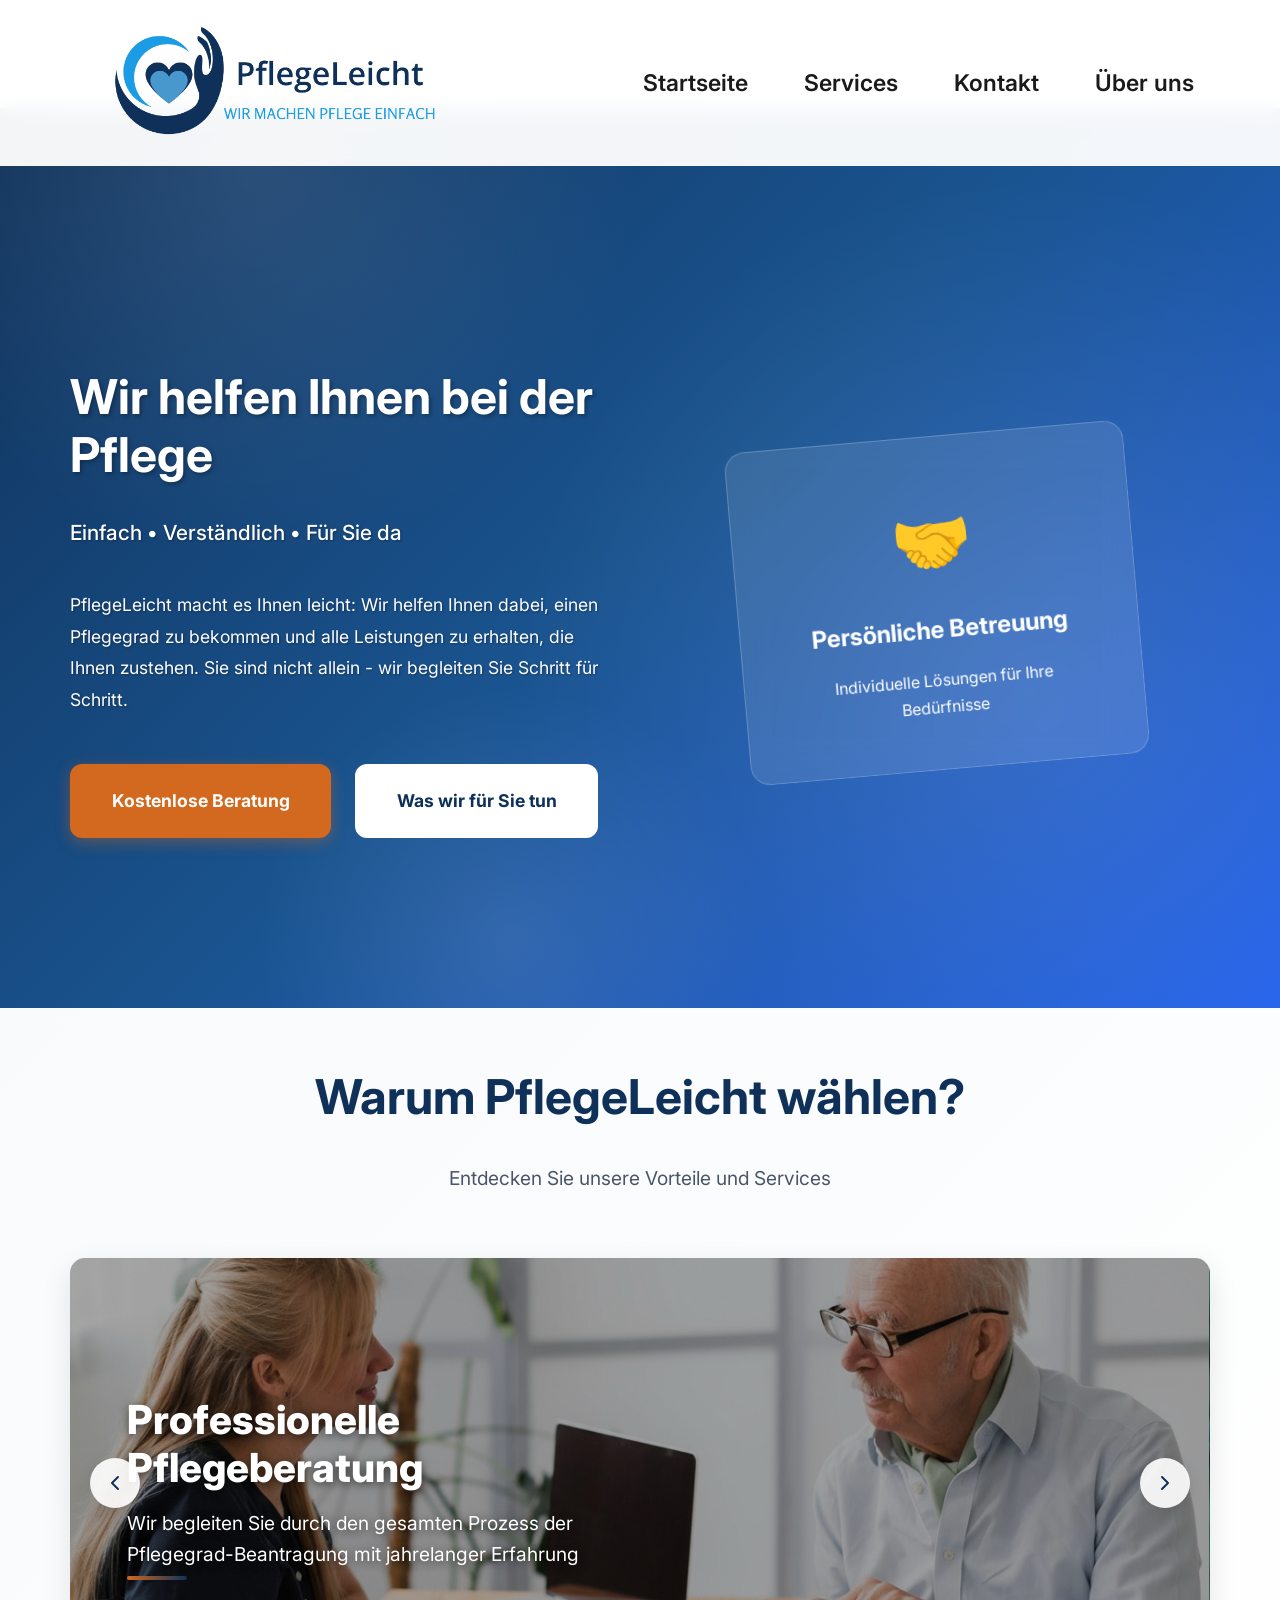
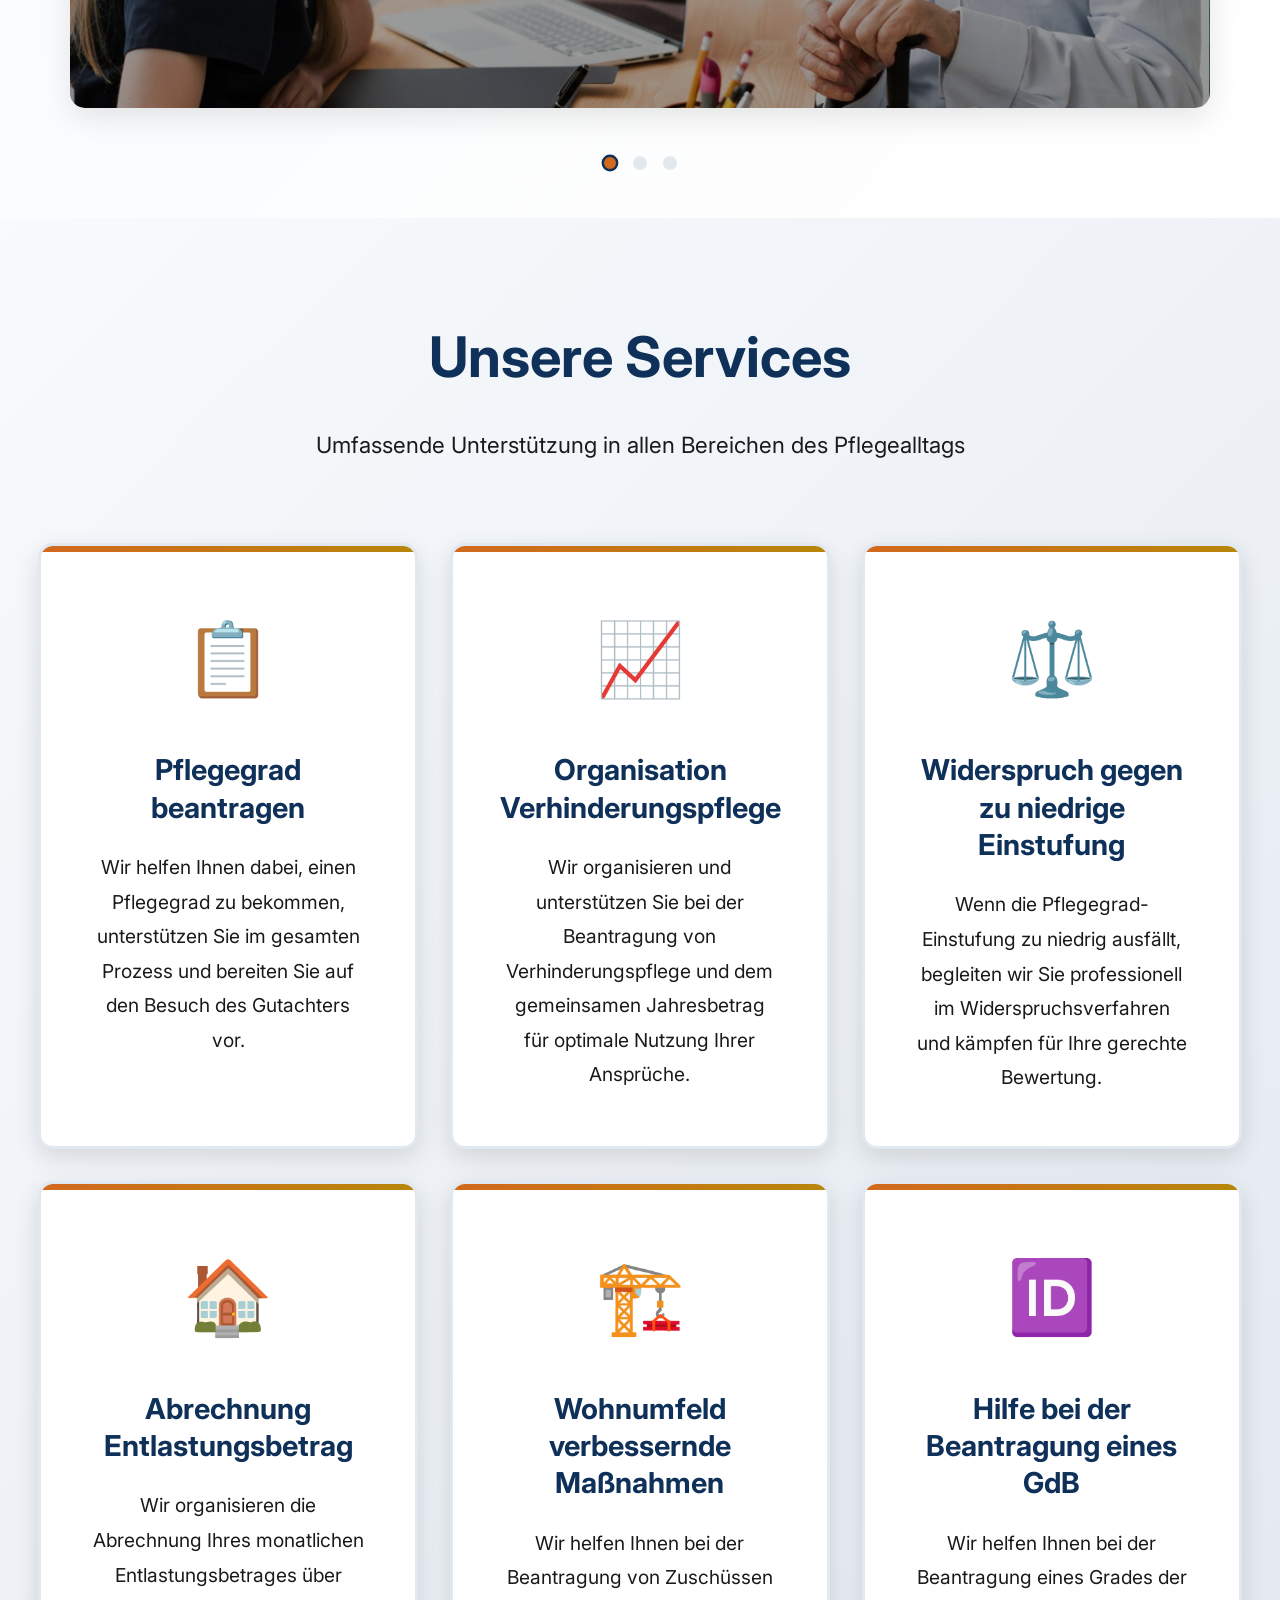
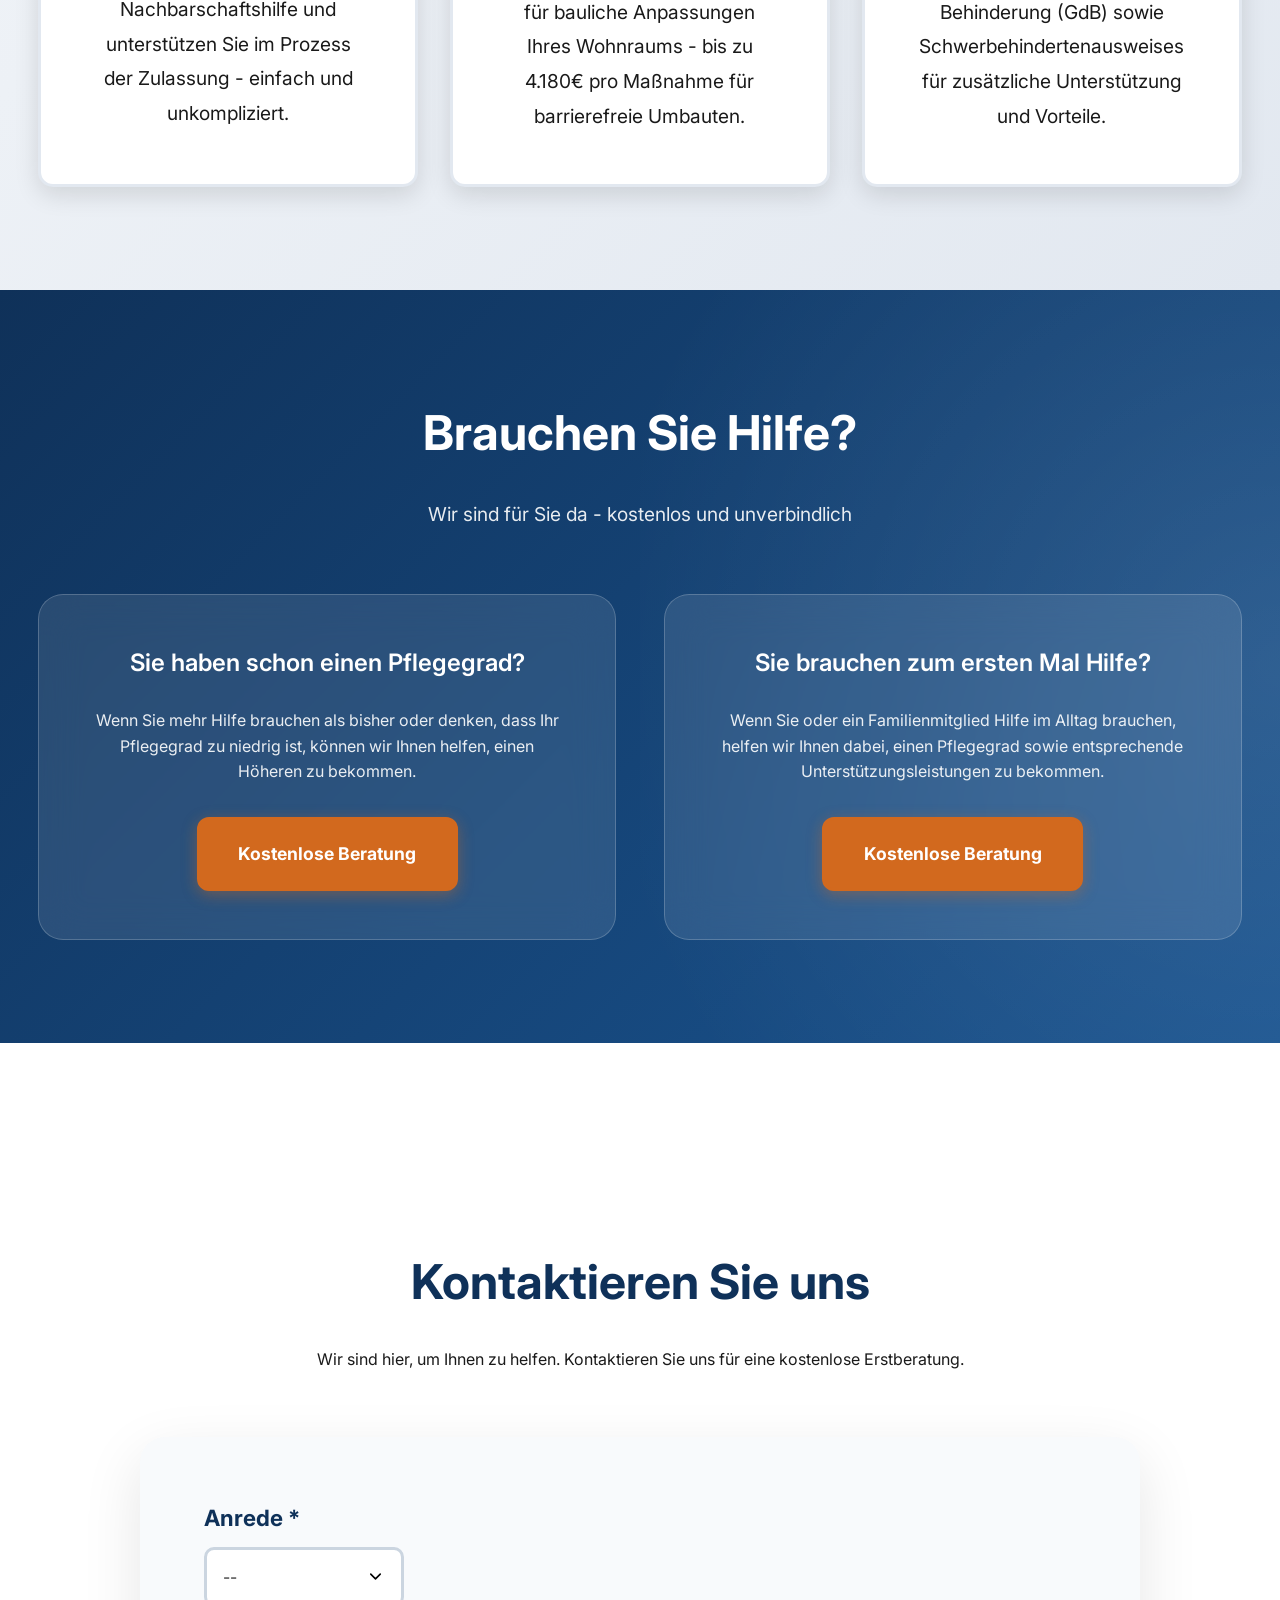
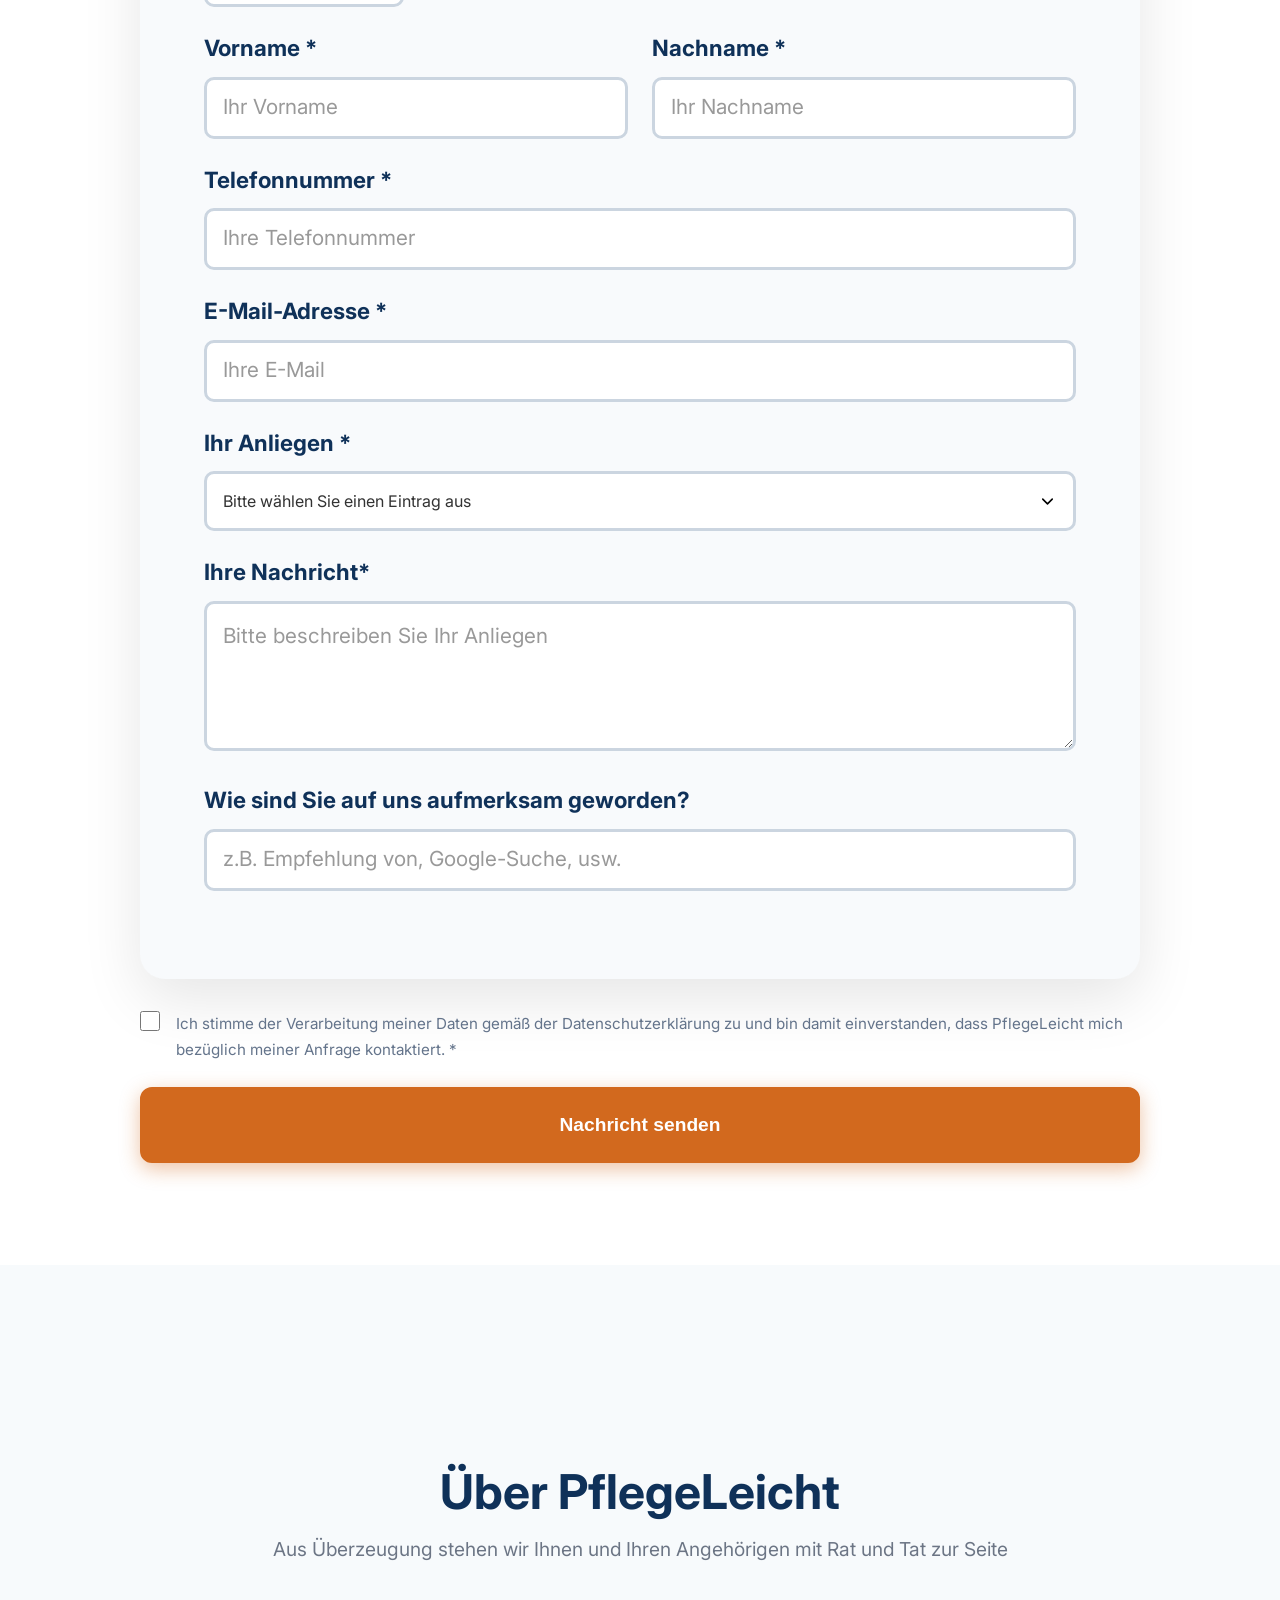
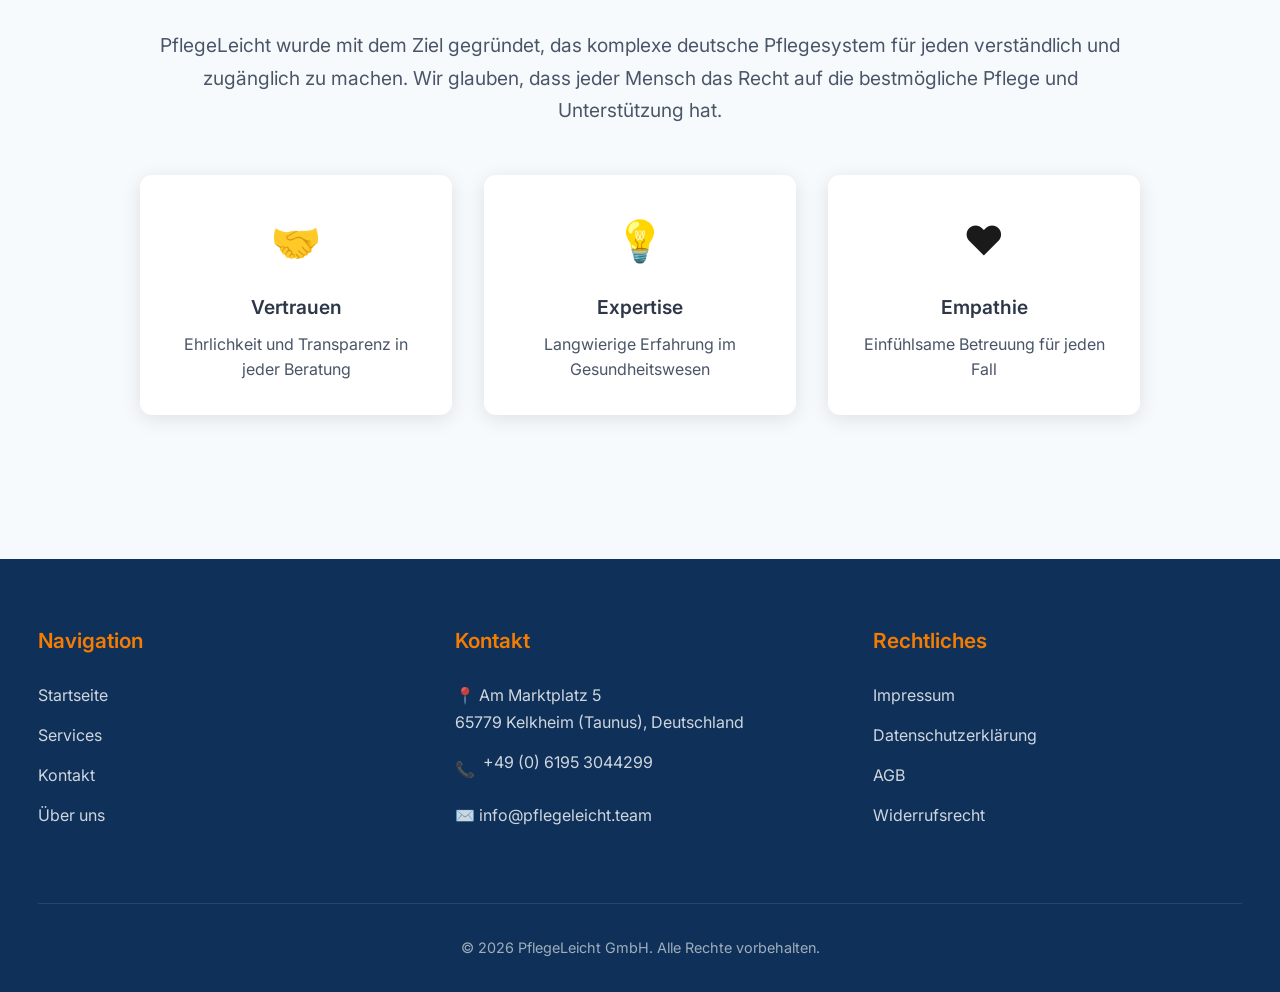
==== commit 8d380eb6: "fix: year-update" ====
--- a/index.html
+++ b/index.html
@@ -398,7 +398,7 @@
         --> 
     </div>
     <div class="footer-bottom">
-        <p>&copy; 2025 PflegeLeicht GmbH. Alle Rechte vorbehalten.</p>
+        <p>&copy; 2026 PflegeLeicht GmbH. Alle Rechte vorbehalten.</p>
     </div>
     </footer>
 
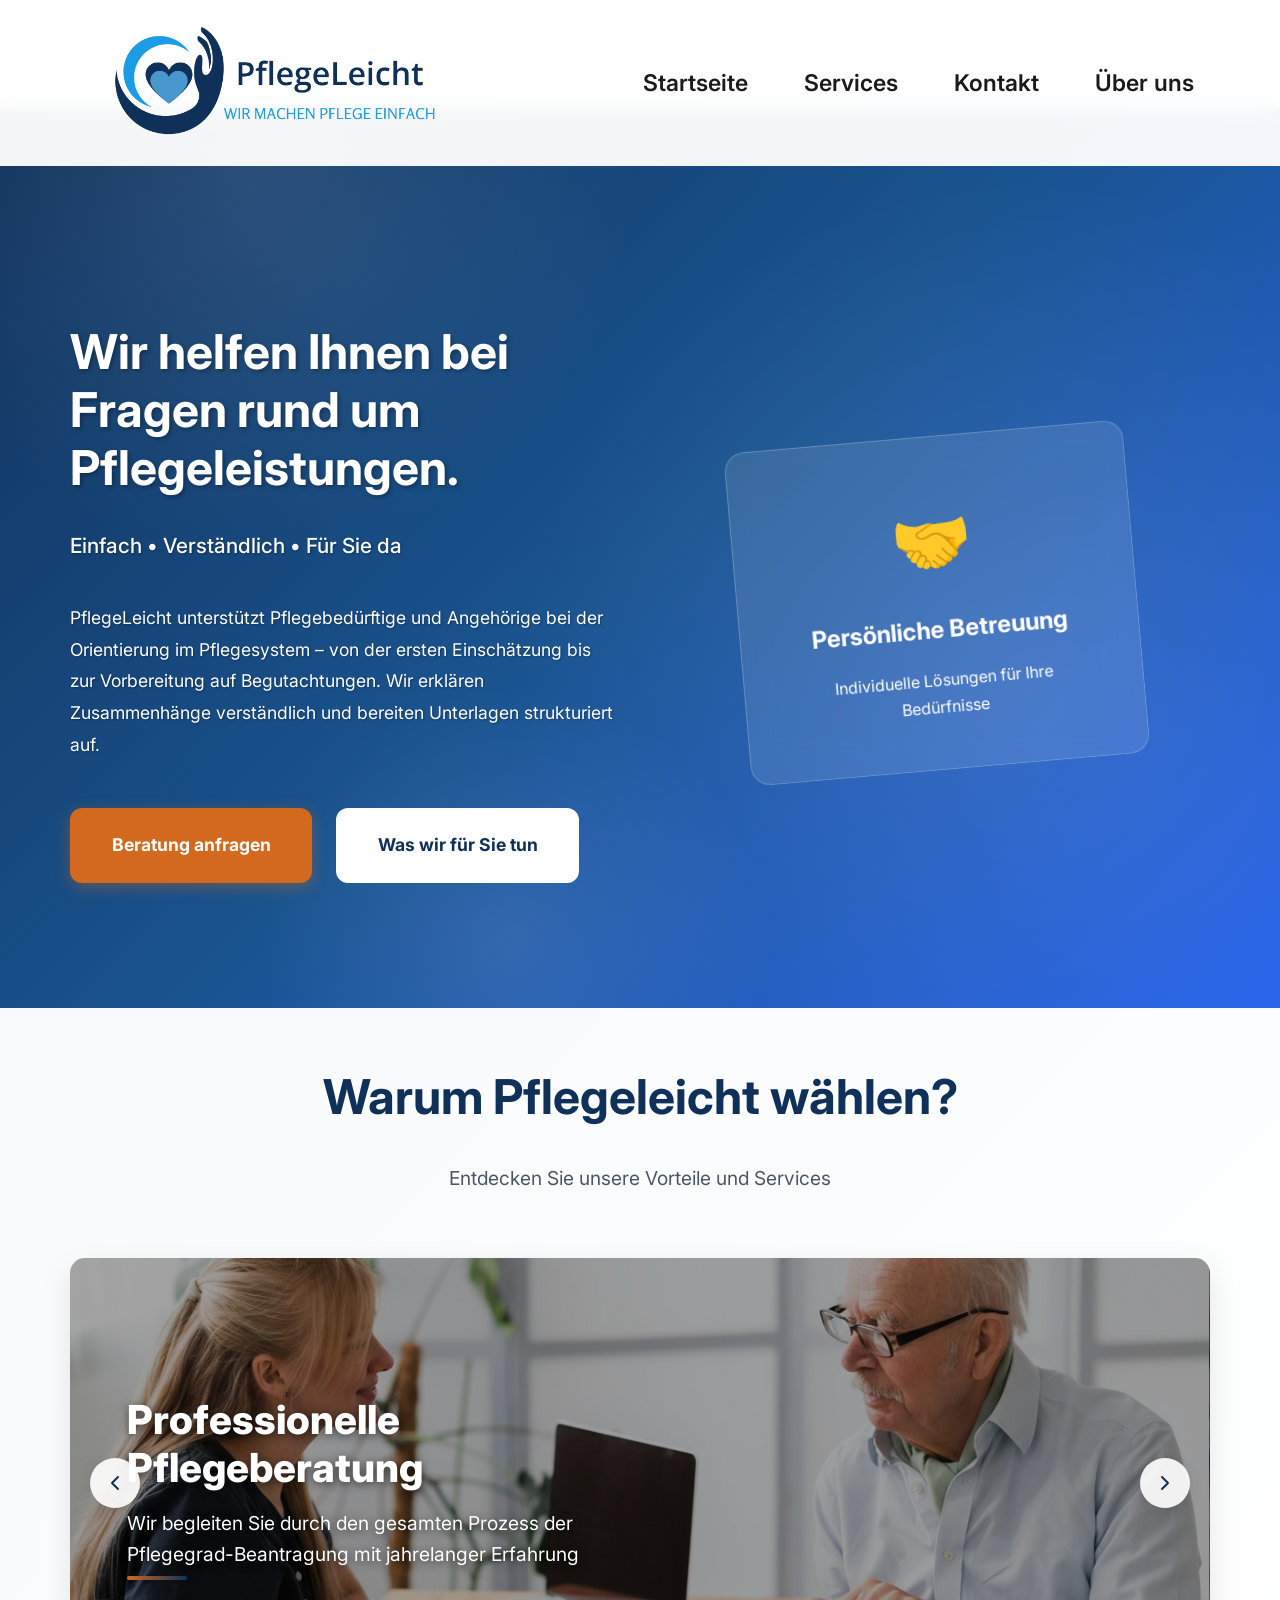
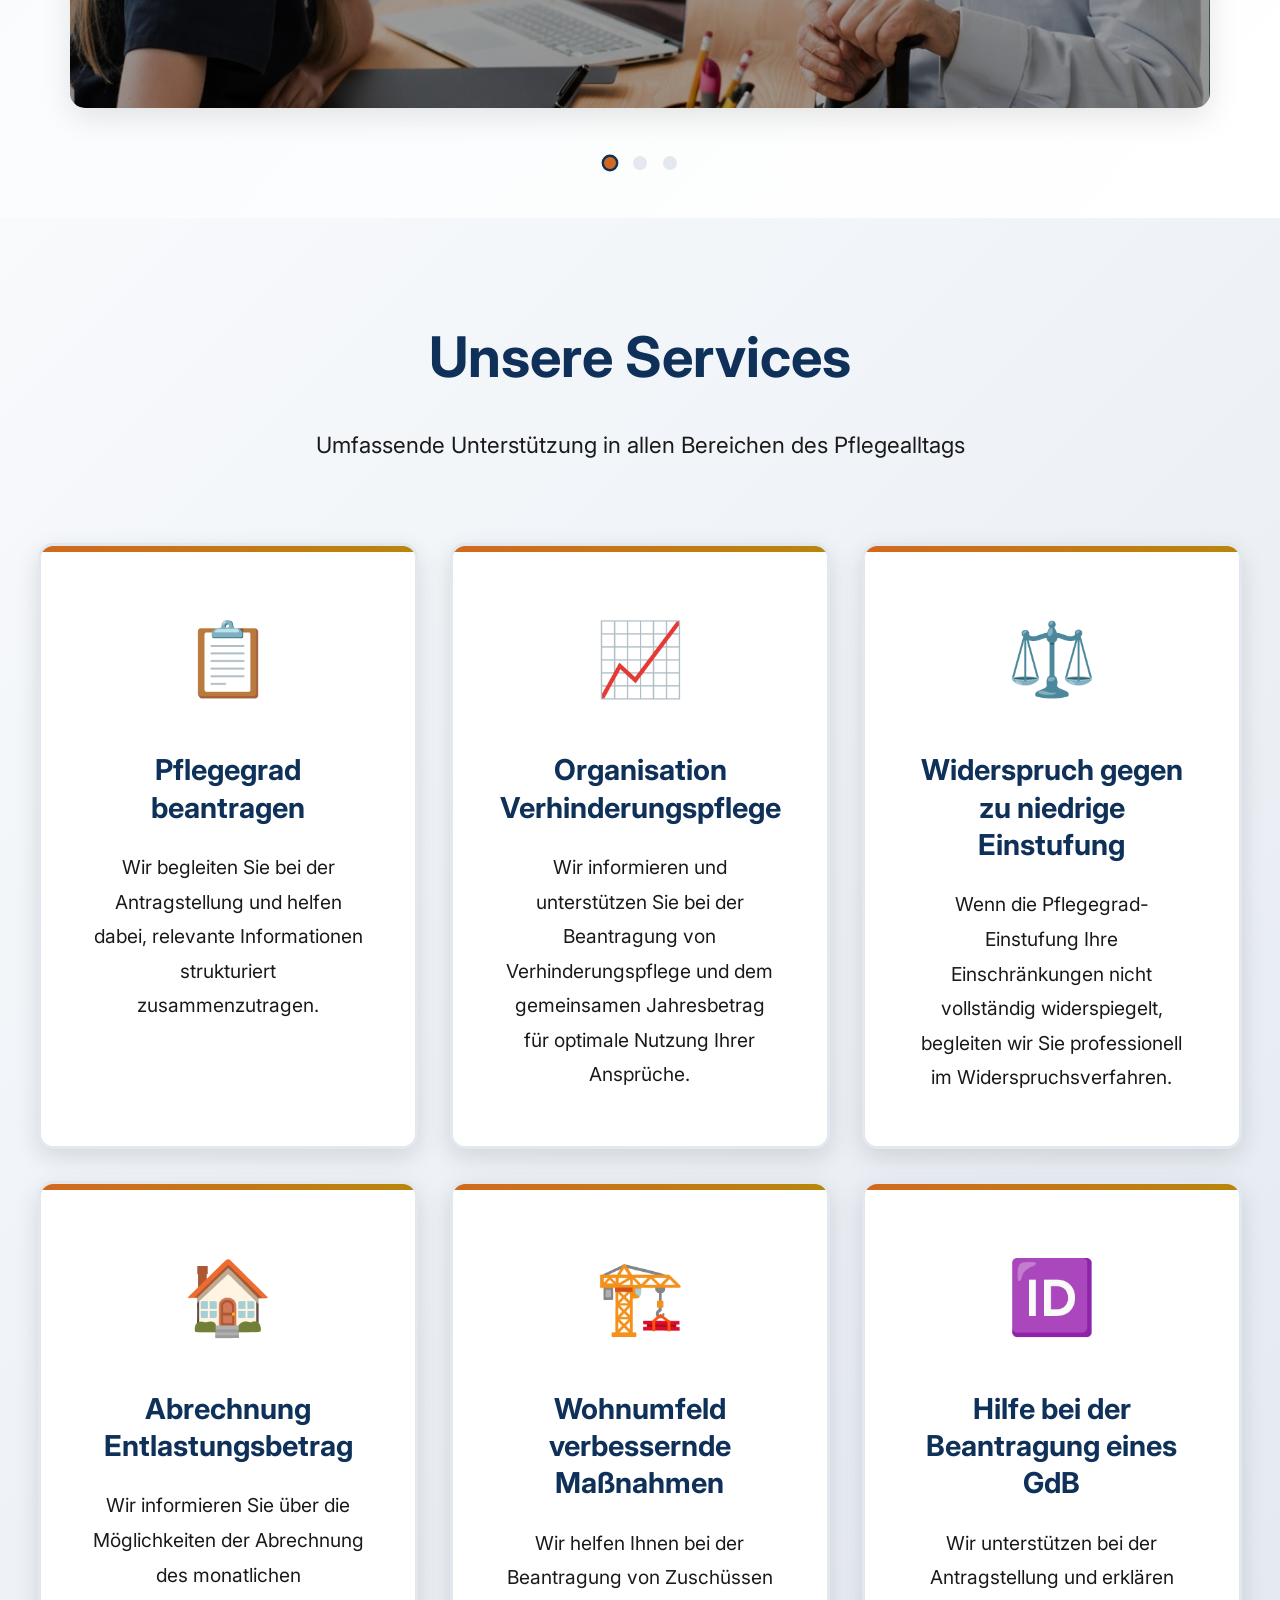
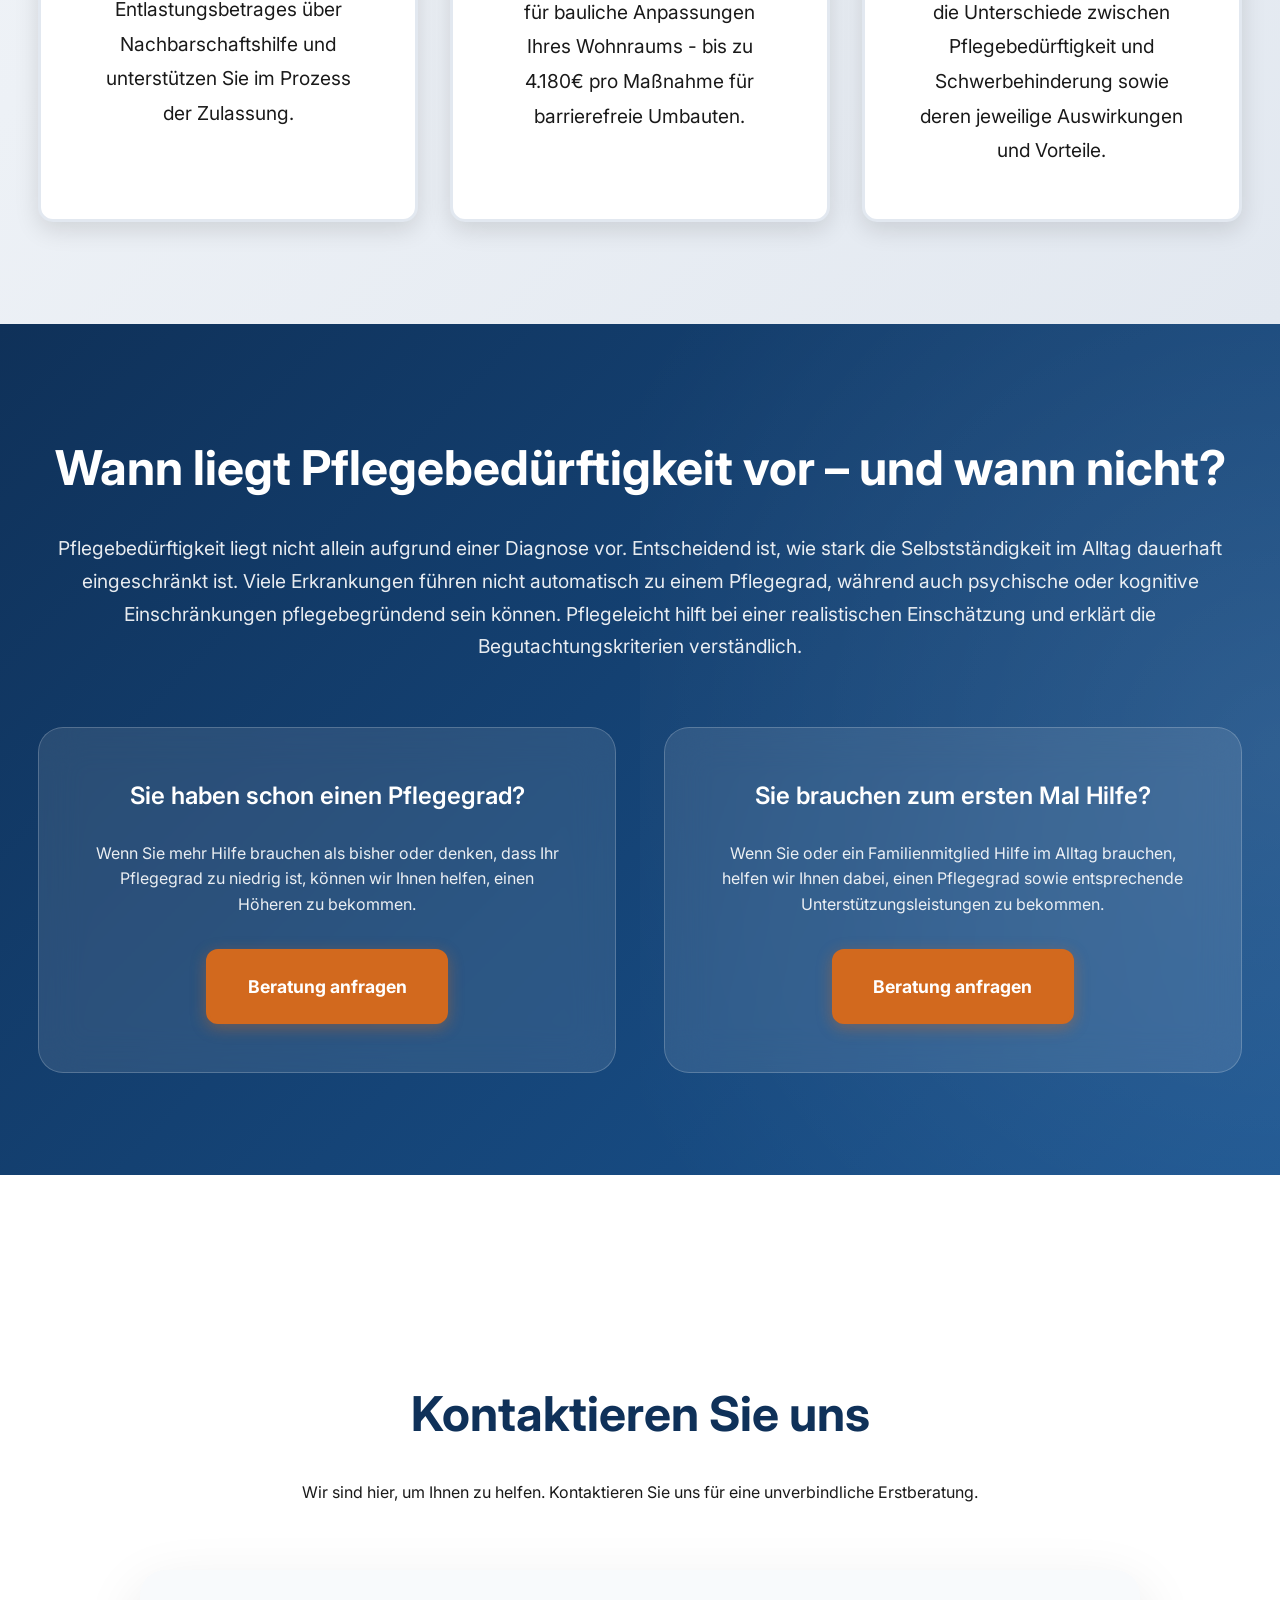
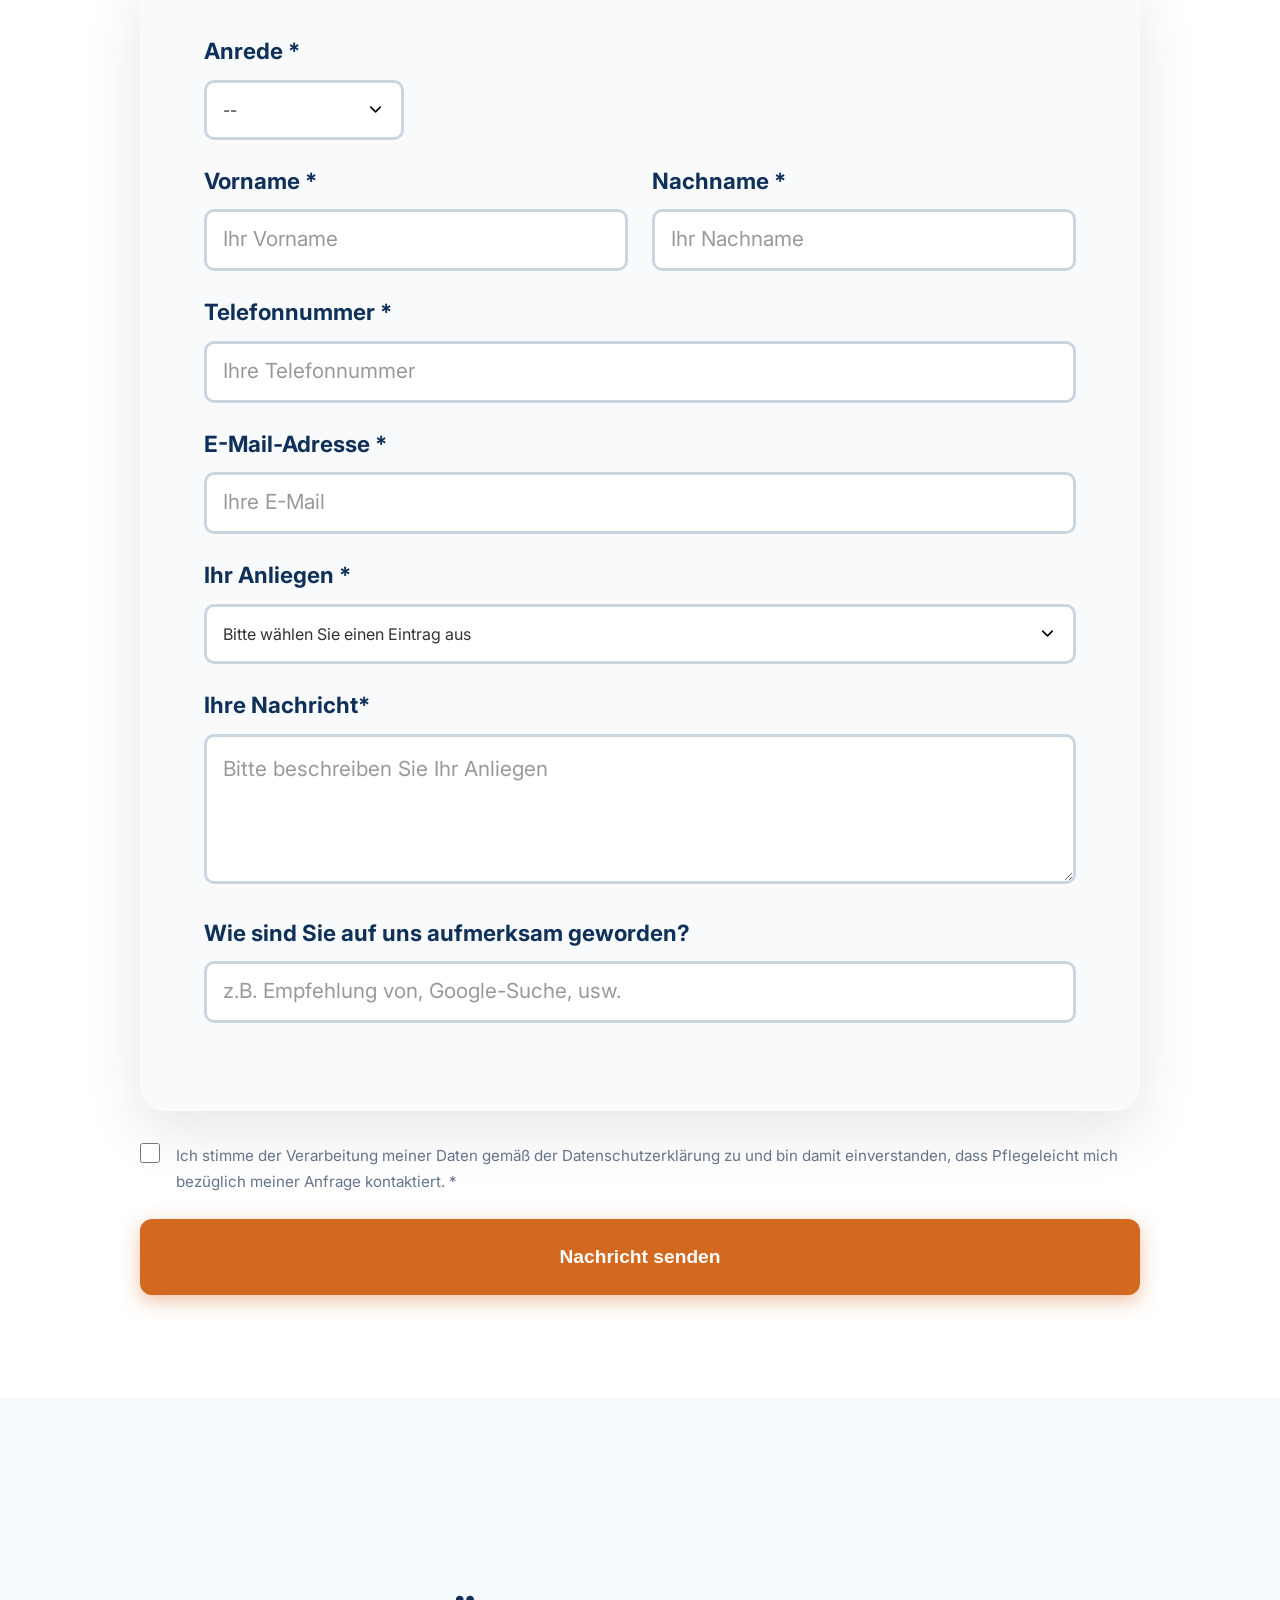
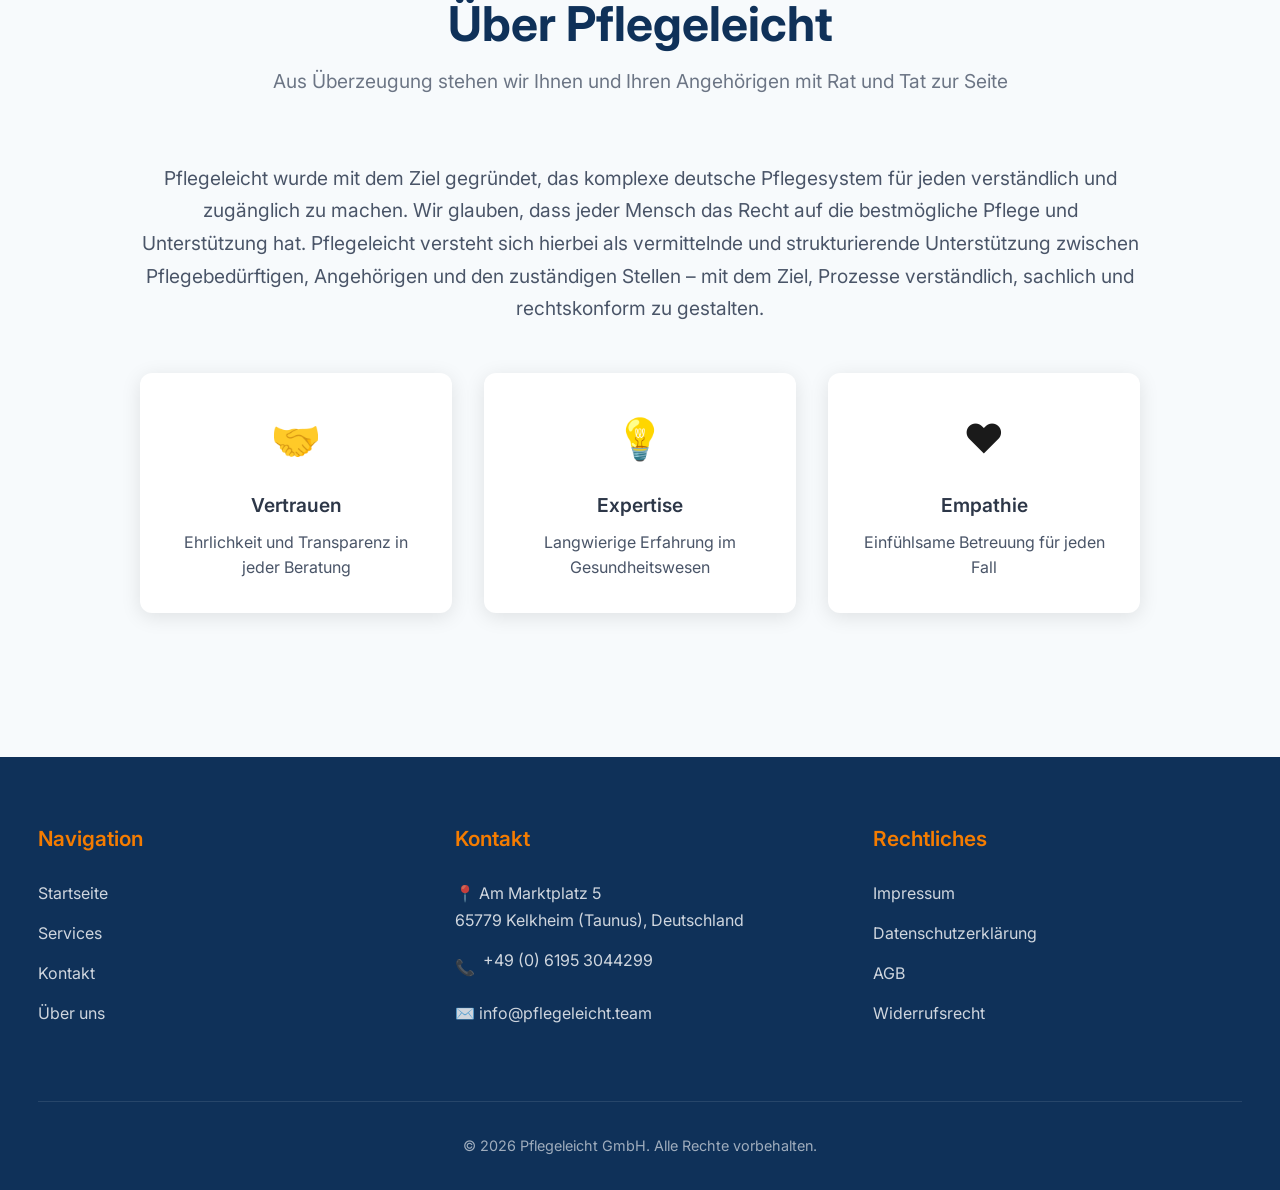
==== commit 408337d0: "text-editing" ====
--- a/index.html
+++ b/index.html
@@ -3,7 +3,7 @@
 <head>
     <meta charset="UTF-8" />
     <meta name="viewport" content="width=device-width, initial-scale=1.0"/>
-    <title>PflegeLeicht - Wir machen Pflege einfach</title>
+    <title>Pflegeleicht - Wir machen Pflege einfach</title>
     <link href="https://fonts.googleapis.com/css2?family=Inter:wght@300;400;500;600;700&display=swap" rel="stylesheet"/>
     <!-- Main stylesheet -->
     <link rel="stylesheet" href="statics/styles.css"/>
@@ -31,11 +31,11 @@
     <section class="hero">
         <div class="hero-content">
         <div class="hero-text">
-            <h1>Wir helfen Ihnen bei der Pflege</h1>
+            <h1>Wir helfen Ihnen bei Fragen rund um Pflegeleistungen.</h1>
             <div class="subtitle">Einfach • Verständlich • Für Sie da</div>
-            <p>PflegeLeicht macht es Ihnen leicht: Wir helfen Ihnen dabei, einen Pflegegrad zu bekommen und alle Leistungen zu erhalten, die Ihnen zustehen. Sie sind nicht allein - wir begleiten Sie Schritt für Schritt.</p>
+            <p>PflegeLeicht unterstützt Pflegebedürftige und Angehörige bei der Orientierung im Pflegesystem – von der ersten Einschätzung bis zur Vorbereitung auf Begutachtungen. Wir erklären Zusammenhänge verständlich und bereiten Unterlagen strukturiert auf. </p>
             <div class="hero-buttons">
-            <a href="#kontakt" class="btn-primary">Kostenlose Beratung</a>
+            <a href="#kontakt" class="btn-primary">Beratung anfragen</a>
             <a href="#" class="btn-secondary" onclick="showPage('services')">Was wir für Sie tun</a>
             </div>
         </div>
@@ -53,7 +53,7 @@
     <section class="carousel-section">
         <div class="carousel-container">
             <div class="carousel-header">
-                <h2>Warum PflegeLeicht wählen?</h2>
+                <h2>Warum Pflegeleicht wählen?</h2>
                 <p>Entdecken Sie unsere Vorteile und Services</p>
             </div>
             <div class="carousel-wrapper">
@@ -77,8 +77,8 @@
         <!-- Slide 3: Erfolgreiche Ergebnisse -->
             <div class="carousel-slide" style="background-image:url('statics/img/erfolgreiche_ergebnisse.jpeg')">
                 <div class="slide-content">
-                    <h3>Erfolgreiche Ergebnisse</h3>
-                    <p>Wir holen das Maximum für Sie heraus </p>
+                    <h3>Verlässlich an Ihrer Seite</h3>
+                    <p>Unterstützung mit Struktur und Augenmaß </p>
                 </div>
             </div>
     </div>
@@ -120,22 +120,22 @@
             <div class="service-card">
             <span class="service-icon">📋</span>
             <h3>Pflegegrad beantragen</h3>
-            <p>Wir helfen Ihnen dabei, einen Pflegegrad zu bekommen, unterstützen Sie im gesamten Prozess und bereiten Sie auf den Besuch des Gutachters vor.</p>
+            <p>Wir begleiten Sie bei der Antragstellung und helfen dabei, relevante Informationen strukturiert zusammenzutragen.</p>
             </div>
             <div class="service-card">
             <span class="service-icon">📈</span>
             <h3>Organisation Verhinderungspflege</h3>
-            <p>Wir organisieren und unterstützen Sie bei der Beantragung von Verhinderungspflege und dem gemeinsamen Jahresbetrag für optimale Nutzung Ihrer Ansprüche.</p>
+            <p>Wir informieren und unterstützen Sie bei der Beantragung von Verhinderungspflege und dem gemeinsamen Jahresbetrag für optimale Nutzung Ihrer Ansprüche.</p>
             </div>
             <div class="service-card">
             <span class="service-icon">⚖️</span>
                 <h3>Widerspruch gegen zu niedrige Einstufung</h3>
-                <p>Wenn die Pflegegrad-Einstufung zu niedrig ausfällt, begleiten wir Sie professionell im Widerspruchsverfahren und kämpfen für Ihre gerechte Bewertung.</p>
+                <p>Wenn die Pflegegrad-Einstufung Ihre Einschränkungen nicht vollständig widerspiegelt, begleiten wir Sie professionell im Widerspruchsverfahren.</p>
             </div>
             <div class="service-card">
             <span class="service-icon">🏠</span>
             <h3>Abrechnung Entlastungsbetrag</h3>
-            <p>Wir organisieren die Abrechnung Ihres monatlichen Entlastungsbetrages über Nachbarschaftshilfe und unterstützen Sie im Prozess der Zulassung - einfach und unkompliziert.</p>
+            <p>Wir informieren Sie über die Möglichkeiten der Abrechnung des monatlichen Entlastungsbetrages über Nachbarschaftshilfe und unterstützen Sie im Prozess der Zulassung.</p>
             </div>
             <div class="service-card">
             <span class="service-icon">🏗️</span>
@@ -145,7 +145,7 @@
             <div class="service-card">
             <span class="service-icon">🆔</span>
             <h3>Hilfe bei der Beantragung eines GdB</h3>
-            <p>Wir helfen Ihnen bei der Beantragung eines Grades der Behinderung (GdB) sowie Schwerbehindertenausweises für zusätzliche Unterstützung und Vorteile.</p>
+            <p>Wir unterstützen bei der Antragstellung und erklären die Unterschiede zwischen Pflegebedürftigkeit und Schwerbehinderung sowie deren jeweilige Auswirkungen und Vorteile.</p>
             </div>
         </div>
         </div>
@@ -155,19 +155,19 @@
     <section class="cta-section">
         <div class="cta-container">
         <div class="cta-header">
-            <h2>Brauchen Sie Hilfe?</h2>
-            <p>Wir sind für Sie da - kostenlos und unverbindlich</p>
+            <h2>Wann liegt Pflegebedürftigkeit vor – und wann nicht?</h2>
+            <p>Pflegebedürftigkeit liegt nicht allein aufgrund einer Diagnose vor. Entscheidend ist, wie stark die Selbstständigkeit im Alltag dauerhaft eingeschränkt ist. Viele Erkrankungen führen nicht automatisch zu einem Pflegegrad, während auch psychische oder kognitive Einschränkungen pflegebegründend sein können. Pflegeleicht hilft bei einer realistischen Einschätzung und erklärt die Begutachtungskriterien verständlich.</p>
         </div>
         <div class="cta-cards">
             <div class="cta-card">
             <h3>Sie haben schon einen Pflegegrad?</h3>
             <p>Wenn Sie mehr Hilfe brauchen als bisher oder denken, dass Ihr Pflegegrad zu niedrig ist, können wir Ihnen helfen, einen Höheren zu bekommen.</p>
-            <a href="#kontakt" class="btn-primary">Kostenlose Beratung</a>
+            <a href="#kontakt" class="btn-primary">Beratung anfragen</a>
             </div>
             <div class="cta-card">
             <h3>Sie brauchen zum ersten Mal Hilfe?</h3>
             <p>Wenn Sie oder ein Familienmitglied Hilfe im Alltag brauchen, helfen wir Ihnen dabei, einen Pflegegrad sowie entsprechende Unterstützungsleistungen zu bekommen.</p>
-            <a href="#kontakt" class="btn-primary">Kostenlose Beratung</a>
+            <a href="#kontakt" class="btn-primary">Beratung anfragen</a>
             </div>
         </div>
         </div>
@@ -178,7 +178,7 @@
   <div class="contact-container">
     <div class="contact-header">
       <h2>Kontaktieren Sie uns</h2>
-      <p>Wir sind hier, um Ihnen zu helfen. Kontaktieren Sie uns für eine kostenlose Erstberatung.</p>
+      <p>Wir sind hier, um Ihnen zu helfen. Kontaktieren Sie uns für eine unverbindliche Erstberatung.</p>
     </div>
 
     <!-- Message container for form feedback -->
@@ -243,7 +243,7 @@
 
         <div class="privacy-notice">
           <input type="checkbox" id="privacy" name="privacy" value="1" required oninvalid="this.setCustomValidity('Bitte geben Sie Ihre Zustimmung um fortzufahren.')" oninput="this.setCustomValidity('')">
-          <label for="privacy">Ich stimme der Verarbeitung meiner Daten gemäß der Datenschutzerklärung zu und bin damit einverstanden, dass PflegeLeicht mich bezüglich meiner Anfrage kontaktiert. *</label>
+          <label for="privacy">Ich stimme der Verarbeitung meiner Daten gemäß der Datenschutzerklärung zu und bin damit einverstanden, dass Pflegeleicht mich bezüglich meiner Anfrage kontaktiert. *</label>
         </div>
         <!-- Honeypot field for bot protection -->
         <div style="position:absolute;left:-9999px" aria-hidden="true">
@@ -282,13 +282,13 @@
     <section id="ueber-uns" class="about-section-home">
         <div class="about-container">
         <div class="about-header">
-            <h2>Über PflegeLeicht</h2>
+            <h2>Über Pflegeleicht</h2>
             <p>Aus Überzeugung stehen wir Ihnen und Ihren Angehörigen mit Rat und Tat zur Seite</p>
         </div>
 
         <div class="about-content-home">
             <div class="about-text">
-            <p>PflegeLeicht wurde mit dem Ziel gegründet, das komplexe deutsche Pflegesystem für jeden verständlich und zugänglich zu machen. Wir glauben, dass jeder Mensch das Recht auf die bestmögliche Pflege und Unterstützung hat.</p>
+            <p>Pflegeleicht wurde mit dem Ziel gegründet, das komplexe deutsche Pflegesystem für jeden verständlich und zugänglich zu machen. Wir glauben, dass jeder Mensch das Recht auf die bestmögliche Pflege und Unterstützung hat. Pflegeleicht versteht sich hierbei als vermittelnde und strukturierende Unterstützung zwischen Pflegebedürftigen, Angehörigen und den zuständigen Stellen – mit dem Ziel, Prozesse verständlich, sachlich und rechtskonform zu gestalten.</p>
 
             <div class="values-preview">
                 <div class="value-preview">
@@ -320,17 +320,17 @@
         <div class="services-page-container">
         <h1>Unsere Services</h1>
         <div class="services-intro">
-            <p>Unsere Services sind individuell auf Ihre Bedürfnisse abgestimmt. Wir begleiten Sie in allen Fragen rund um Pflegeleistungen – von der Antragstellung bis hin zur Optimierung Ihrer Ansprüche.</p>
+            <p>Unsere Services sind individuell auf Ihre Bedürfnisse abgestimmt. Wir begleiten Sie in allen Fragen rund um Pflegeleistungen. Transparent, nachvollziehbar und rechtssicher.</p>
         </div>
 
         <div class="service-detail">
             <h3>Hilfe bei der Beantragung des Pflegegrades</h3>
-            <p>Wir unterstützen Sie bei der kompletten Beantragung eines Pflegegrades, von der Erfassung Ihrer Daten bis hin zum Versand des Antrags an die zuständige Kasse, sowie Vorbereitung auf den Gutachtertermin. Unser erfahrenes Team kennt alle Fallstricke und sorgt dafür, dass Ihr Antrag vollständig und korrekt eingereicht wird.</p>
+            <p>Wir begleiten Sie bei der Antragstellung und helfen dabei, relevante Informationen strukturiert zusammenzutragen. Dabei achten wir auf eine nachvollziehbare, sachliche Darstellung der tatsächlichen Einschränkungen im Alltag. Unser Ziel ist eine transparente Vorbereitung, die sowohl Pflegebedürftigen als auch den begutachtenden Stellen eine sachgerechte Einschätzung ermöglicht.</p>
         </div>
 
         <div class="service-detail">
             <h3>Organisation und Unterstützung bei Beantragung von Verhinderungspflege im Rahmen des gemeinsamen Jahresbetrages</h3>
-            <p>Wir übernehmen die Antragstellung und sorgen dafür, dass Sie die Ihnen zustehenden Leistungen effizient nutzen können. Dabei beraten wir Sie über alle Möglichkeiten und helfen bei der optimalen Ausschöpfung Ihrer Ansprüche.</p>
+            <p>Wir informieren Sie über die gesetzlichen Möglichkeiten der Entlastung pflegender Angehöriger und unterstützen bei der organisatorischen Umsetzung. Dabei weisen wir transparent auf Voraussetzungen, Abrechnungswege und mögliche Einschränkungen hin. Eine Kostenübernahme erfolgt ausschließlich im Rahmen der gesetzlichen Regelungen und nach Entscheidung der zuständigen Pflegekasse.</p>
         </div>
 
         <div class="service-detail">
@@ -340,17 +340,17 @@
 
         <div class="service-detail">
             <h3>Abrechnung des monatlichen Entlastungsbetrages über Nachbarschaftshilfe</h3>
-            <p>Wir organisieren die Nachbarschaftshilfe und kümmern uns um die Registrierung sowie korrekte Abrechnung der Entlastungsleistungen. So können Sie Ihren monatlichen Entlastungsbetrag von 131€ optimal nutzen.</p>
+            <p>Wir informieren über die Möglichkeiten der Zulassung als Nachbarschaftshelfer und begleiten im Prozess, sowie bei der korrekten Abrechnung der Entlastungsleistungen. So können Sie Ihren monatlichen Entlastungsbetrag von 131€ optimal nutzen. Die Entscheidung über Anerkennung, Bewilligung und Auszahlung obliegt ausschließlich der zuständigen Stelle. </p>
         </div>
 
         <div class="service-detail">
             <h3>Antrag auf wohnumfeldverbessernde Maßnahmen</h3>
-            <p>Unterstützung bei der Beantragung von Zuschüssen für bauliche Veränderungen, die das Wohnumfeld an die Bedürfnisse der pflegebedürftigen Person anpassen. Wir helfen Ihnen dabei, bis zu 4.180€ Zuschuss je Maßnahme für notwendige Umbauten zu erhalten.</p>
+            <p>Wir unterstützen bei der Antragstellung für wohnumfeldverbessernde Maßnahmen, die die Selbstständigkeit der pflegebedürftigen Person fördern oder die Pflege erleichtern können. Ob und in welchem Umfang eine Förderung bewilligt wird, entscheidet die Pflegekasse auf Grundlage der individuellen Situation. Pflegeleicht hilft bei der strukturierten Darstellung des Bedarfs und der Zusammenstellung der erforderlichen Unterlagen.</p>
         </div>
 
         <div class="service-detail">
             <h3>Beantragung der Feststellung eines GdB</h3>
-            <p>Wir helfen Ihnen bei der Beantragung eines Grades der Behinderung (GdB) sowie Schwerbehindertenausweises für zusätzliche Unterstützung und Vorteile.</p>
+            <p>Der Grad der Behinderung ist unabhängig vom Pflegegrad zu beurteilen. Wir unterstützen bei der Antragstellung und erklären die Unterschiede zwischen Pflegebedürftigkeit und Schwerbehinderung sowie deren jeweilige Auswirkungen und Vorteile.</p>
         
           </div>
                 <div style="text-align: center; margin-top: 4rem;">
@@ -398,7 +398,7 @@
         --> 
     </div>
     <div class="footer-bottom">
-        <p>&copy; 2026 PflegeLeicht GmbH. Alle Rechte vorbehalten.</p>
+        <p>&copy; 2026 Pflegeleicht GmbH. Alle Rechte vorbehalten.</p>
     </div>
     </footer>
 
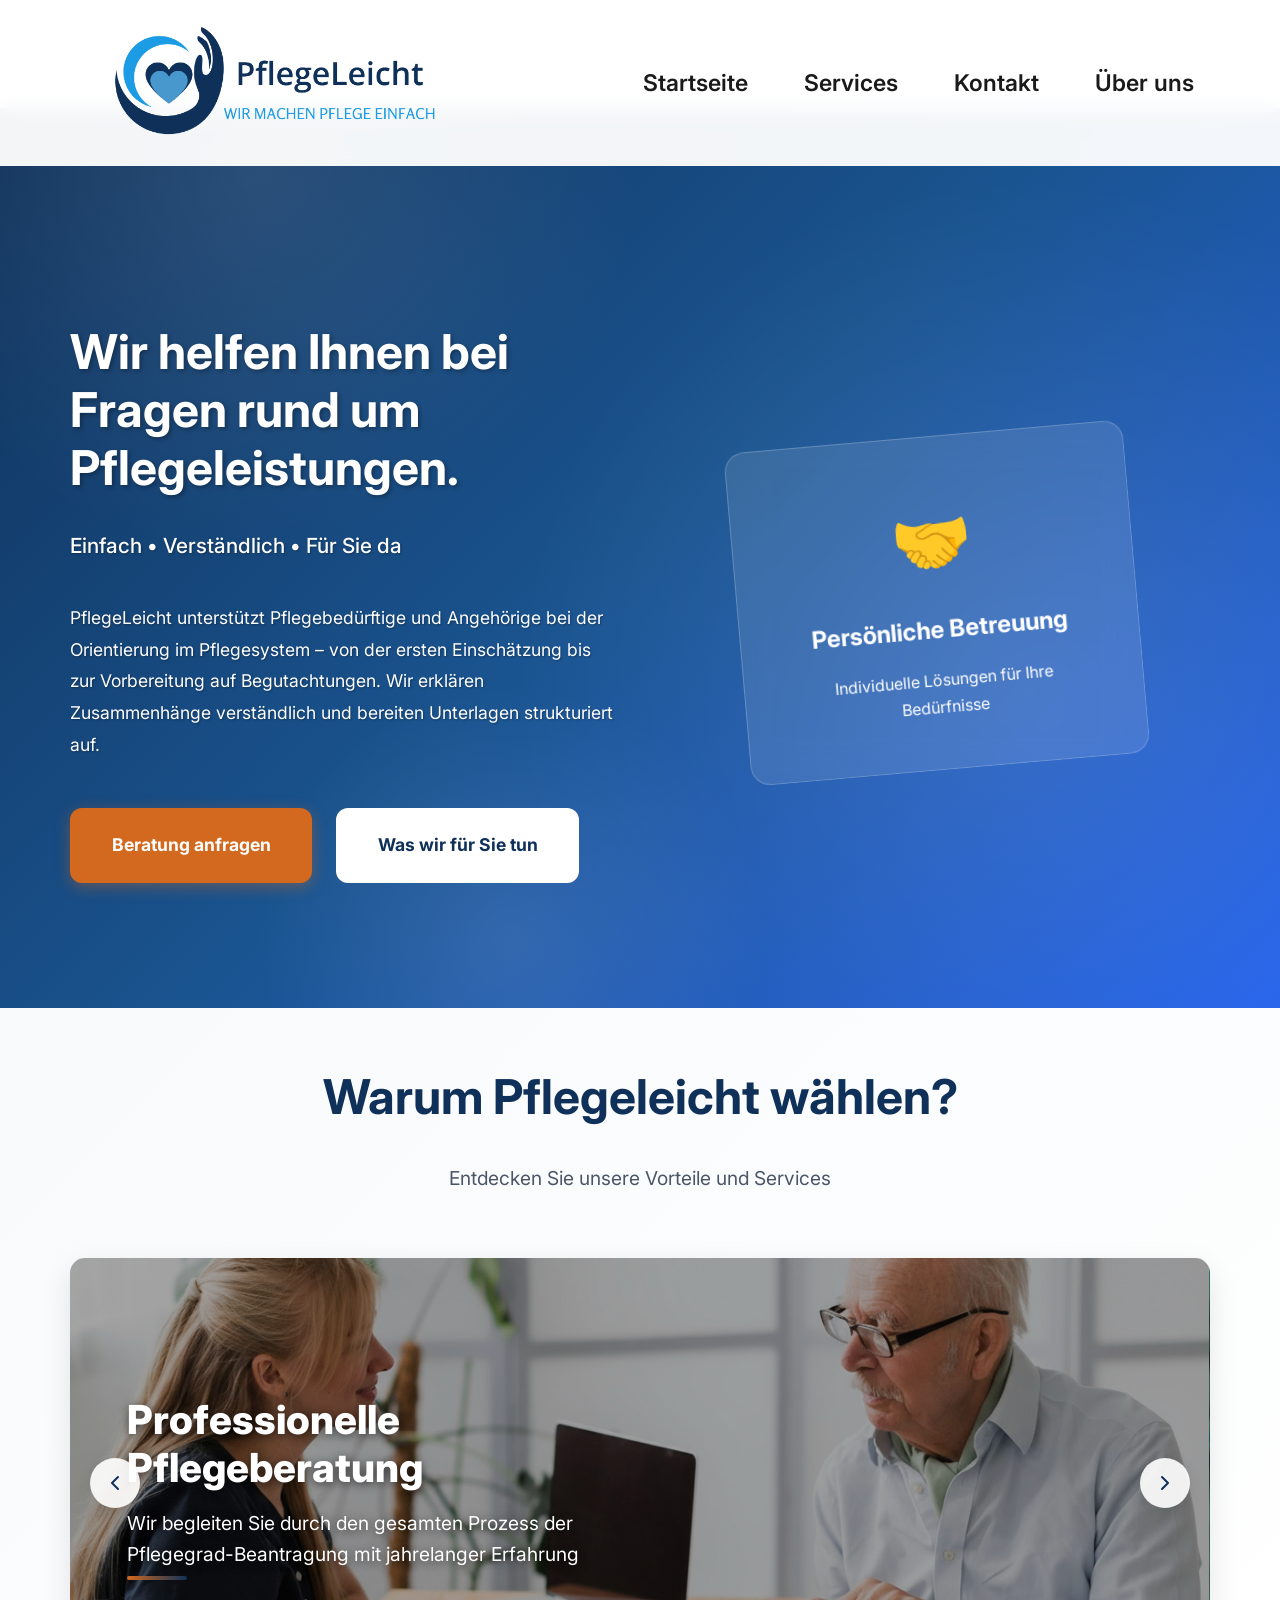
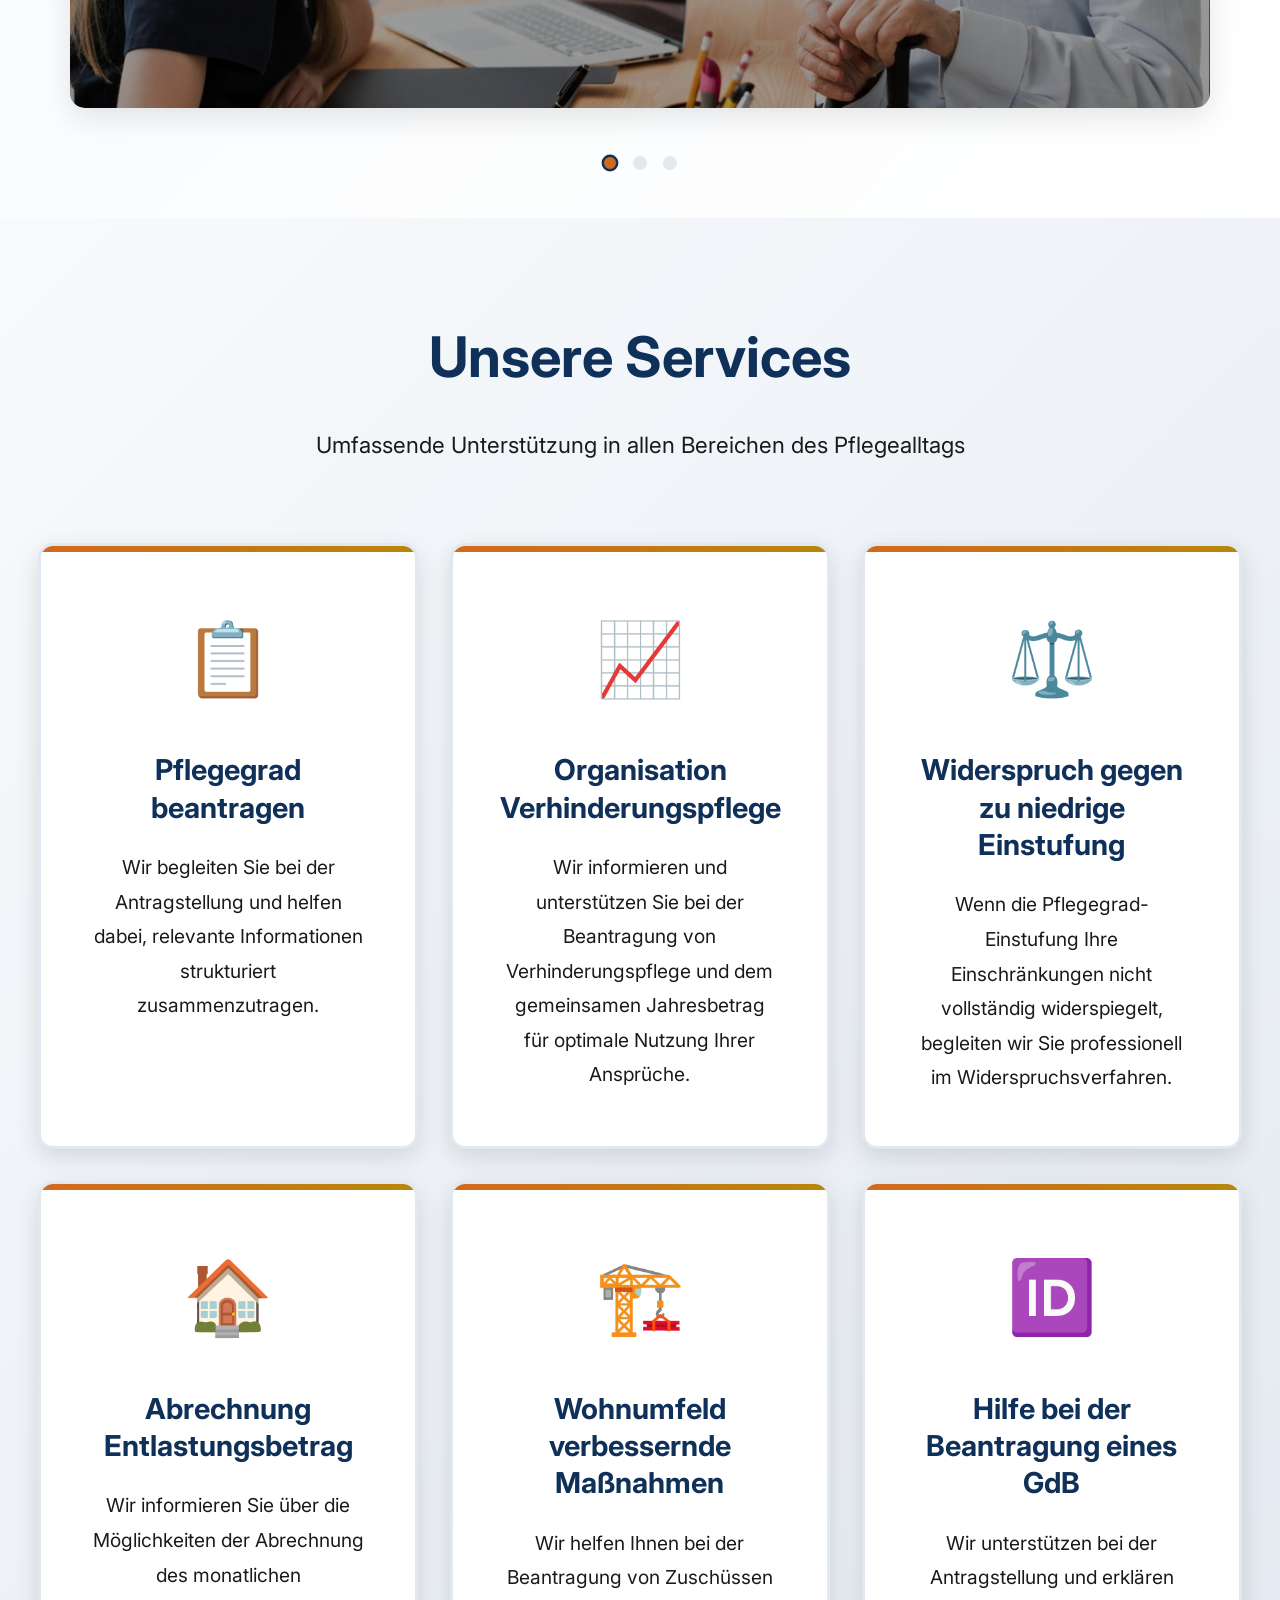
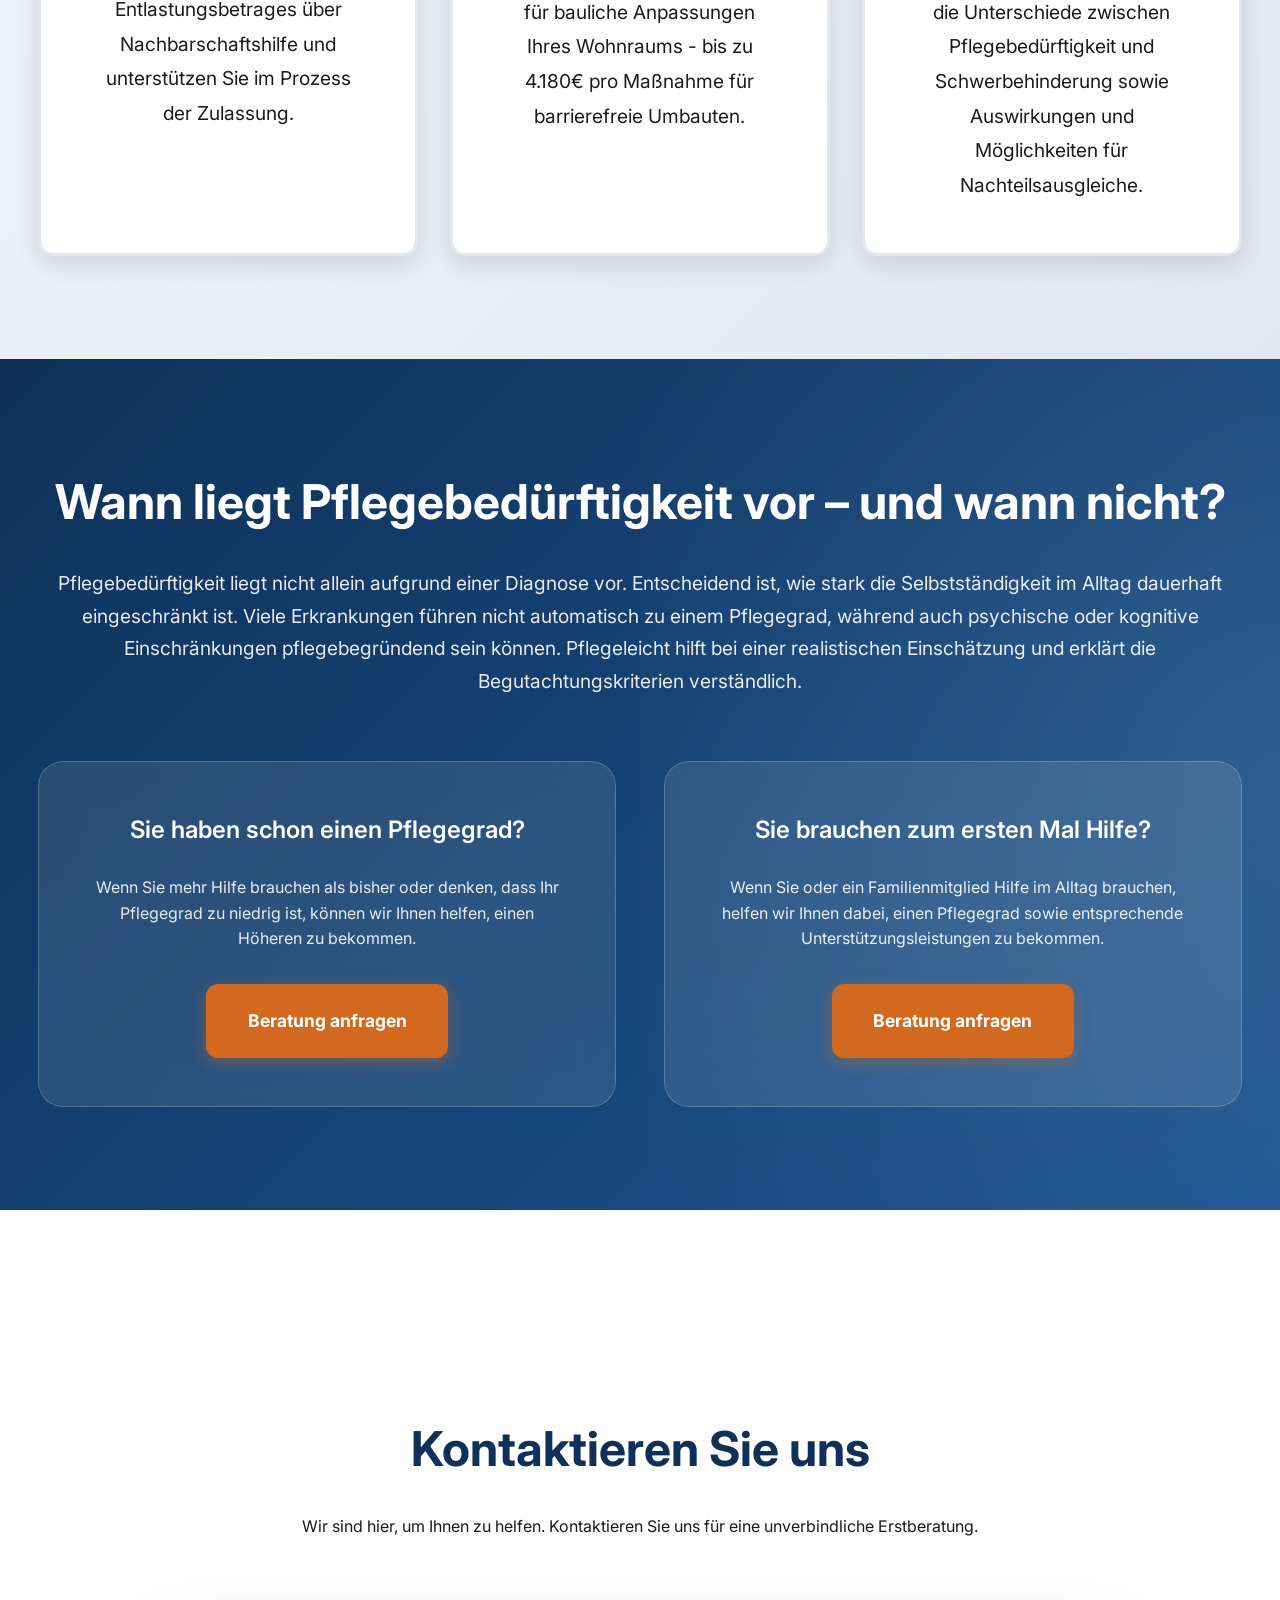
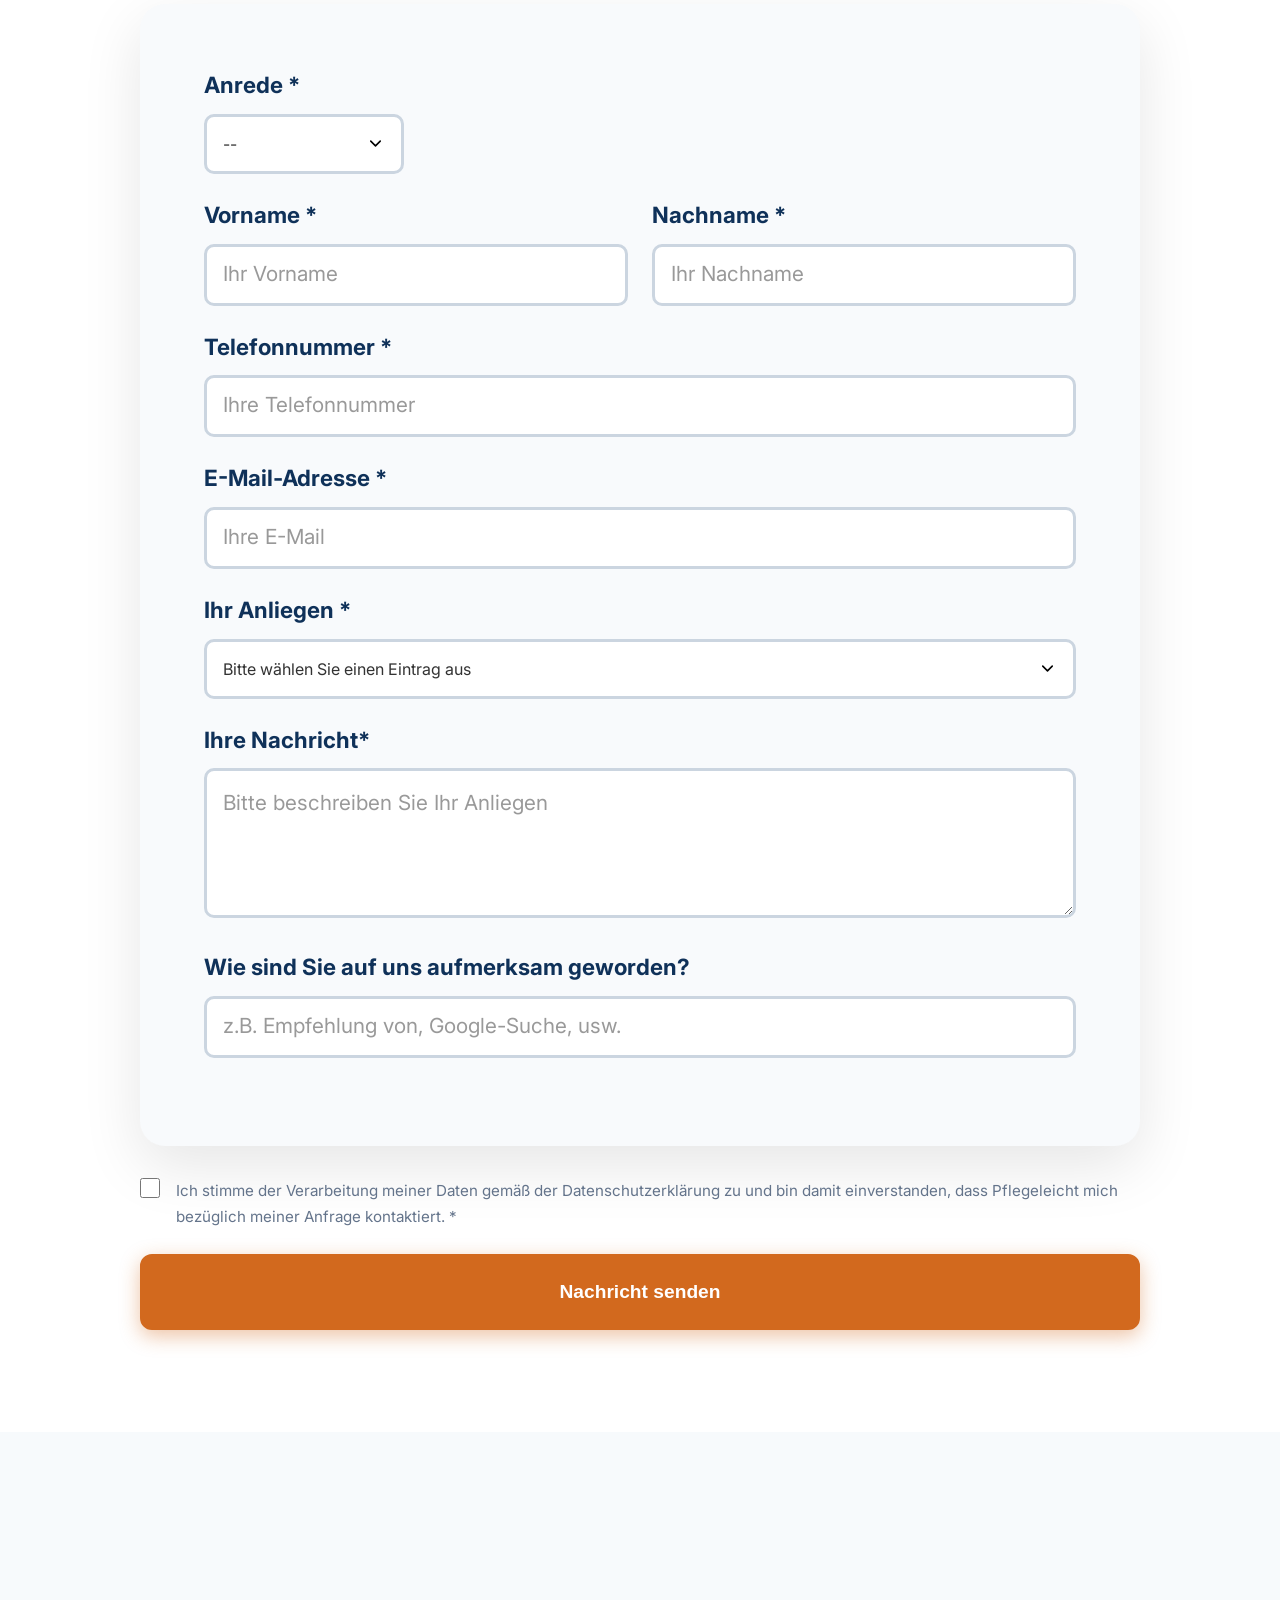
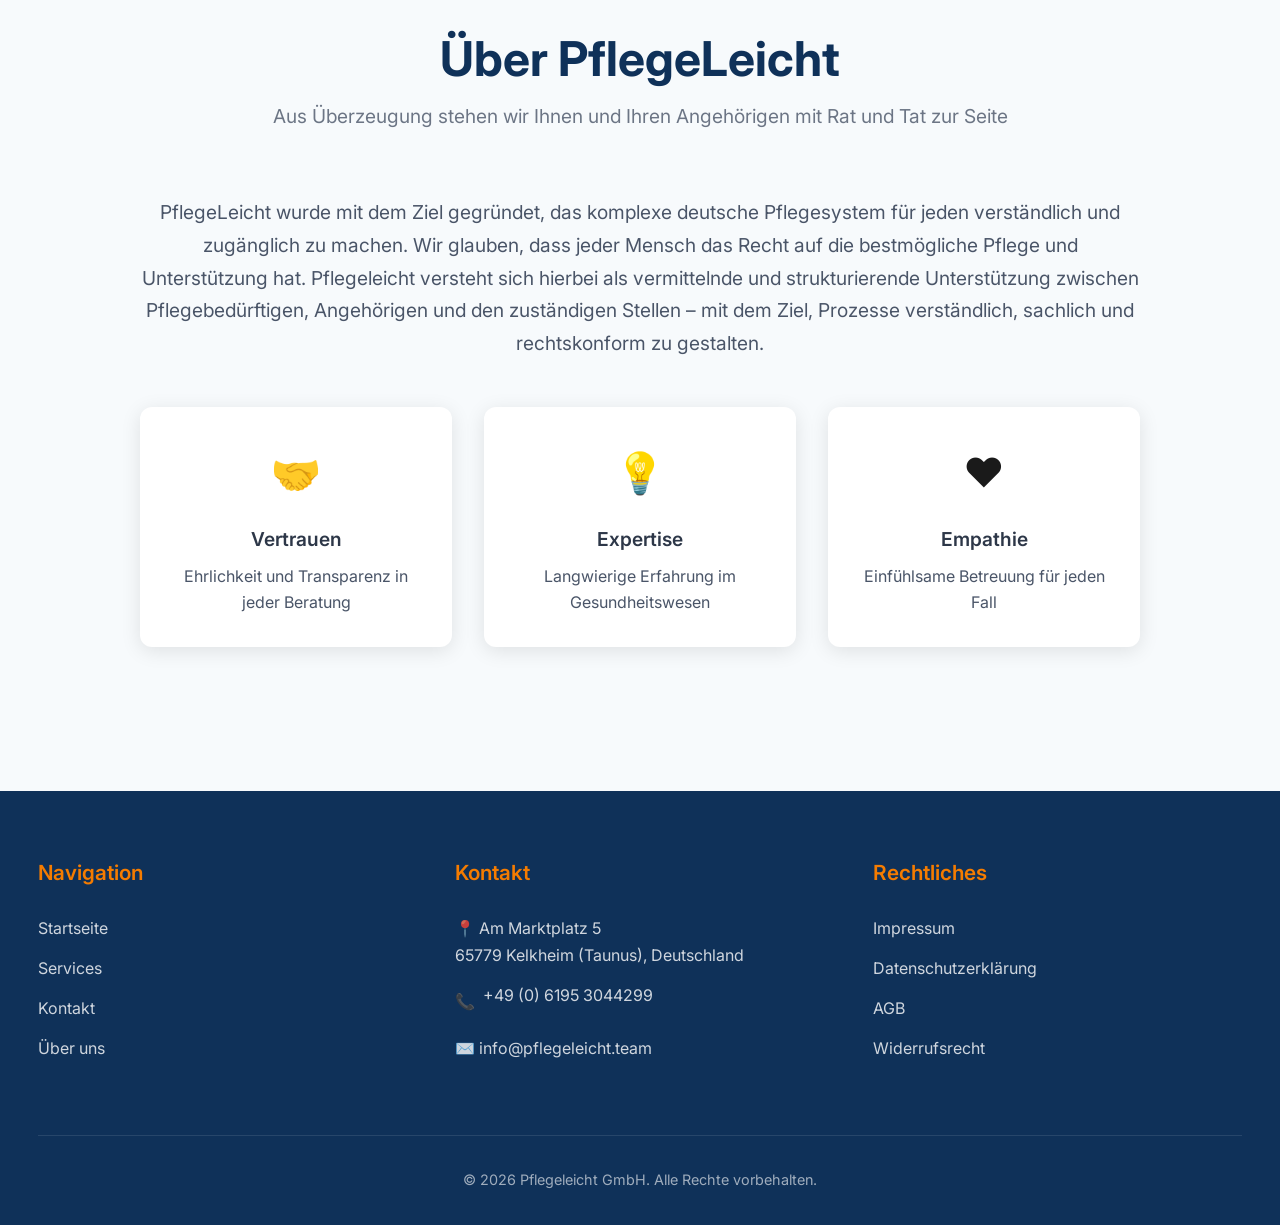
==== commit 25612199: "gramatic-corrections" ====
--- a/index.html
+++ b/index.html
@@ -145,7 +145,7 @@
             <div class="service-card">
             <span class="service-icon">🆔</span>
             <h3>Hilfe bei der Beantragung eines GdB</h3>
-            <p>Wir unterstützen bei der Antragstellung und erklären die Unterschiede zwischen Pflegebedürftigkeit und Schwerbehinderung sowie deren jeweilige Auswirkungen und Vorteile.</p>
+            <p>Wir unterstützen bei der Antragstellung und erklären die Unterschiede zwischen Pflegebedürftigkeit und Schwerbehinderung sowie Auswirkungen und Möglichkeiten für Nachteilsausgleiche.</p>
             </div>
         </div>
         </div>
@@ -282,13 +282,13 @@
     <section id="ueber-uns" class="about-section-home">
         <div class="about-container">
         <div class="about-header">
-            <h2>Über Pflegeleicht</h2>
+            <h2>Über PflegeLeicht</h2>
             <p>Aus Überzeugung stehen wir Ihnen und Ihren Angehörigen mit Rat und Tat zur Seite</p>
         </div>
 
         <div class="about-content-home">
             <div class="about-text">
-            <p>Pflegeleicht wurde mit dem Ziel gegründet, das komplexe deutsche Pflegesystem für jeden verständlich und zugänglich zu machen. Wir glauben, dass jeder Mensch das Recht auf die bestmögliche Pflege und Unterstützung hat. Pflegeleicht versteht sich hierbei als vermittelnde und strukturierende Unterstützung zwischen Pflegebedürftigen, Angehörigen und den zuständigen Stellen – mit dem Ziel, Prozesse verständlich, sachlich und rechtskonform zu gestalten.</p>
+            <p>PflegeLeicht wurde mit dem Ziel gegründet, das komplexe deutsche Pflegesystem für jeden verständlich und zugänglich zu machen. Wir glauben, dass jeder Mensch das Recht auf die bestmögliche Pflege und Unterstützung hat. Pflegeleicht versteht sich hierbei als vermittelnde und strukturierende Unterstützung zwischen Pflegebedürftigen, Angehörigen und den zuständigen Stellen – mit dem Ziel, Prozesse verständlich, sachlich und rechtskonform zu gestalten.</p>
 
             <div class="values-preview">
                 <div class="value-preview">
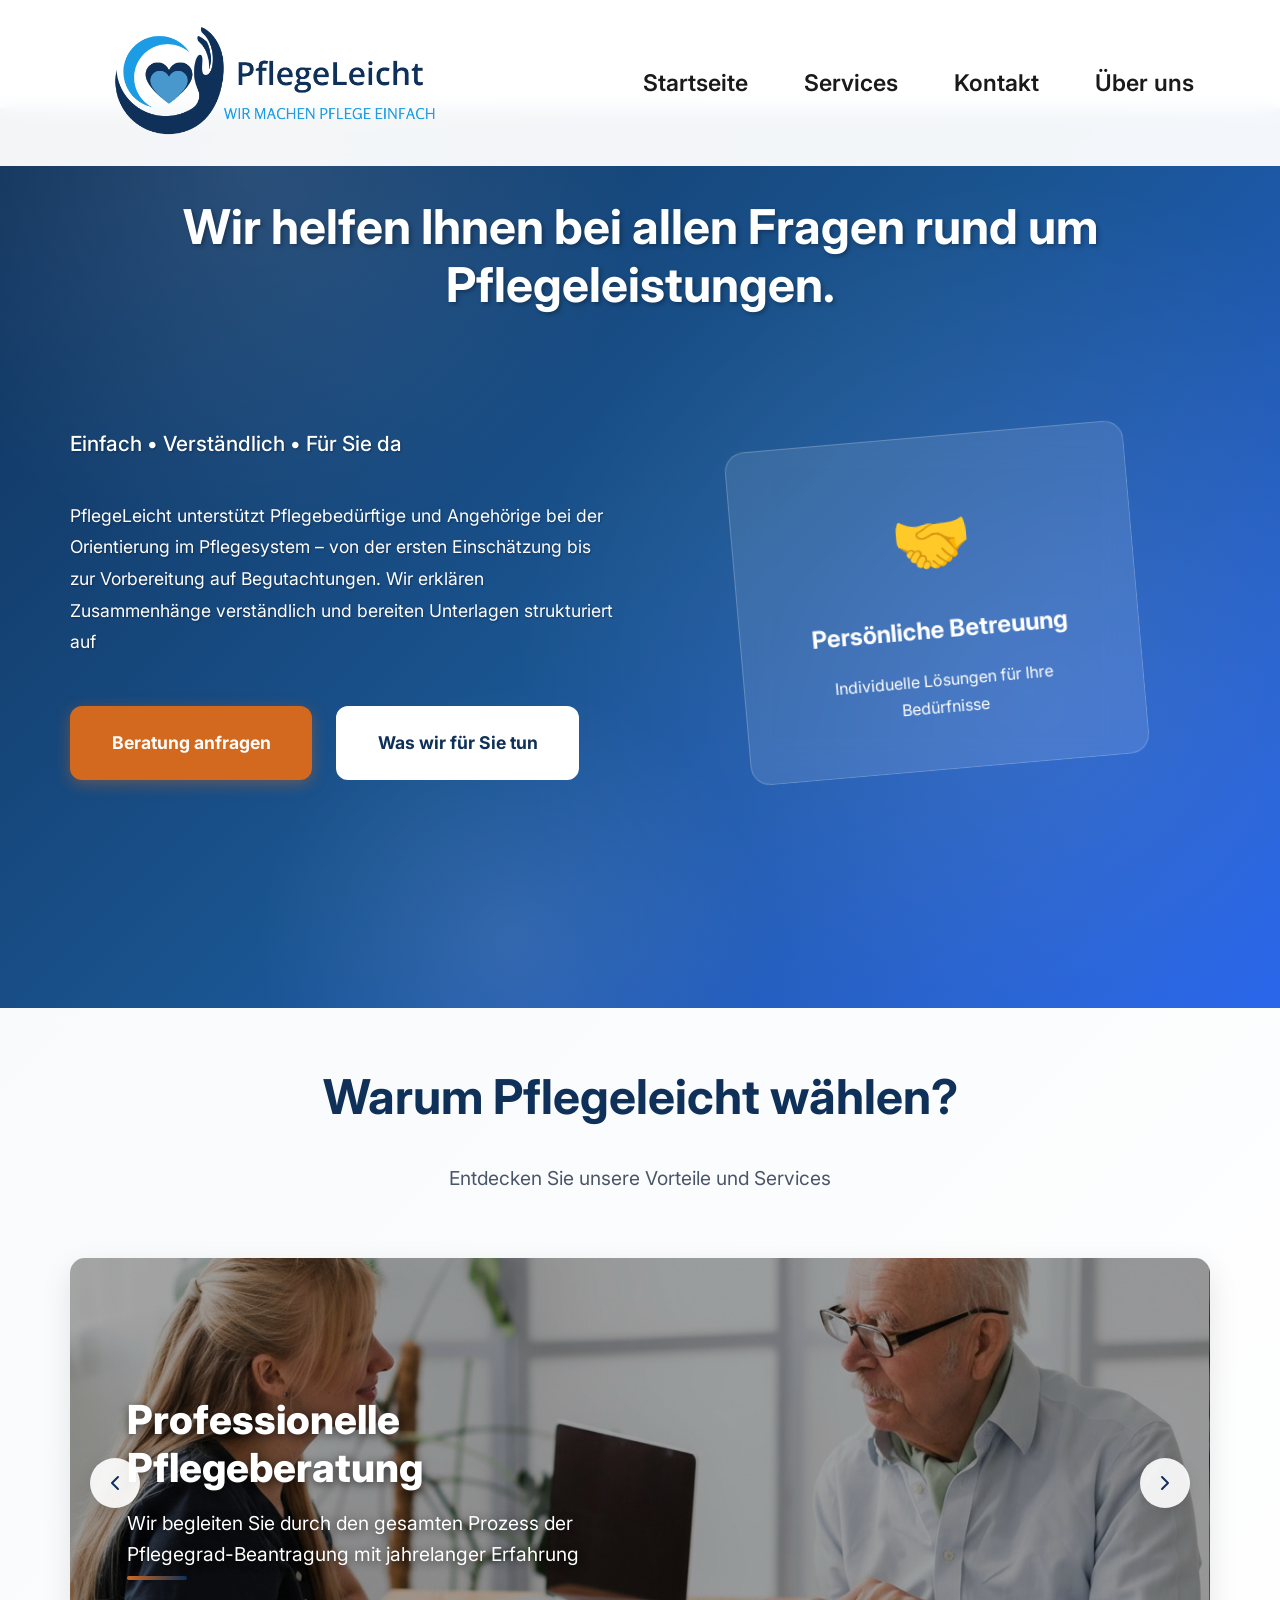
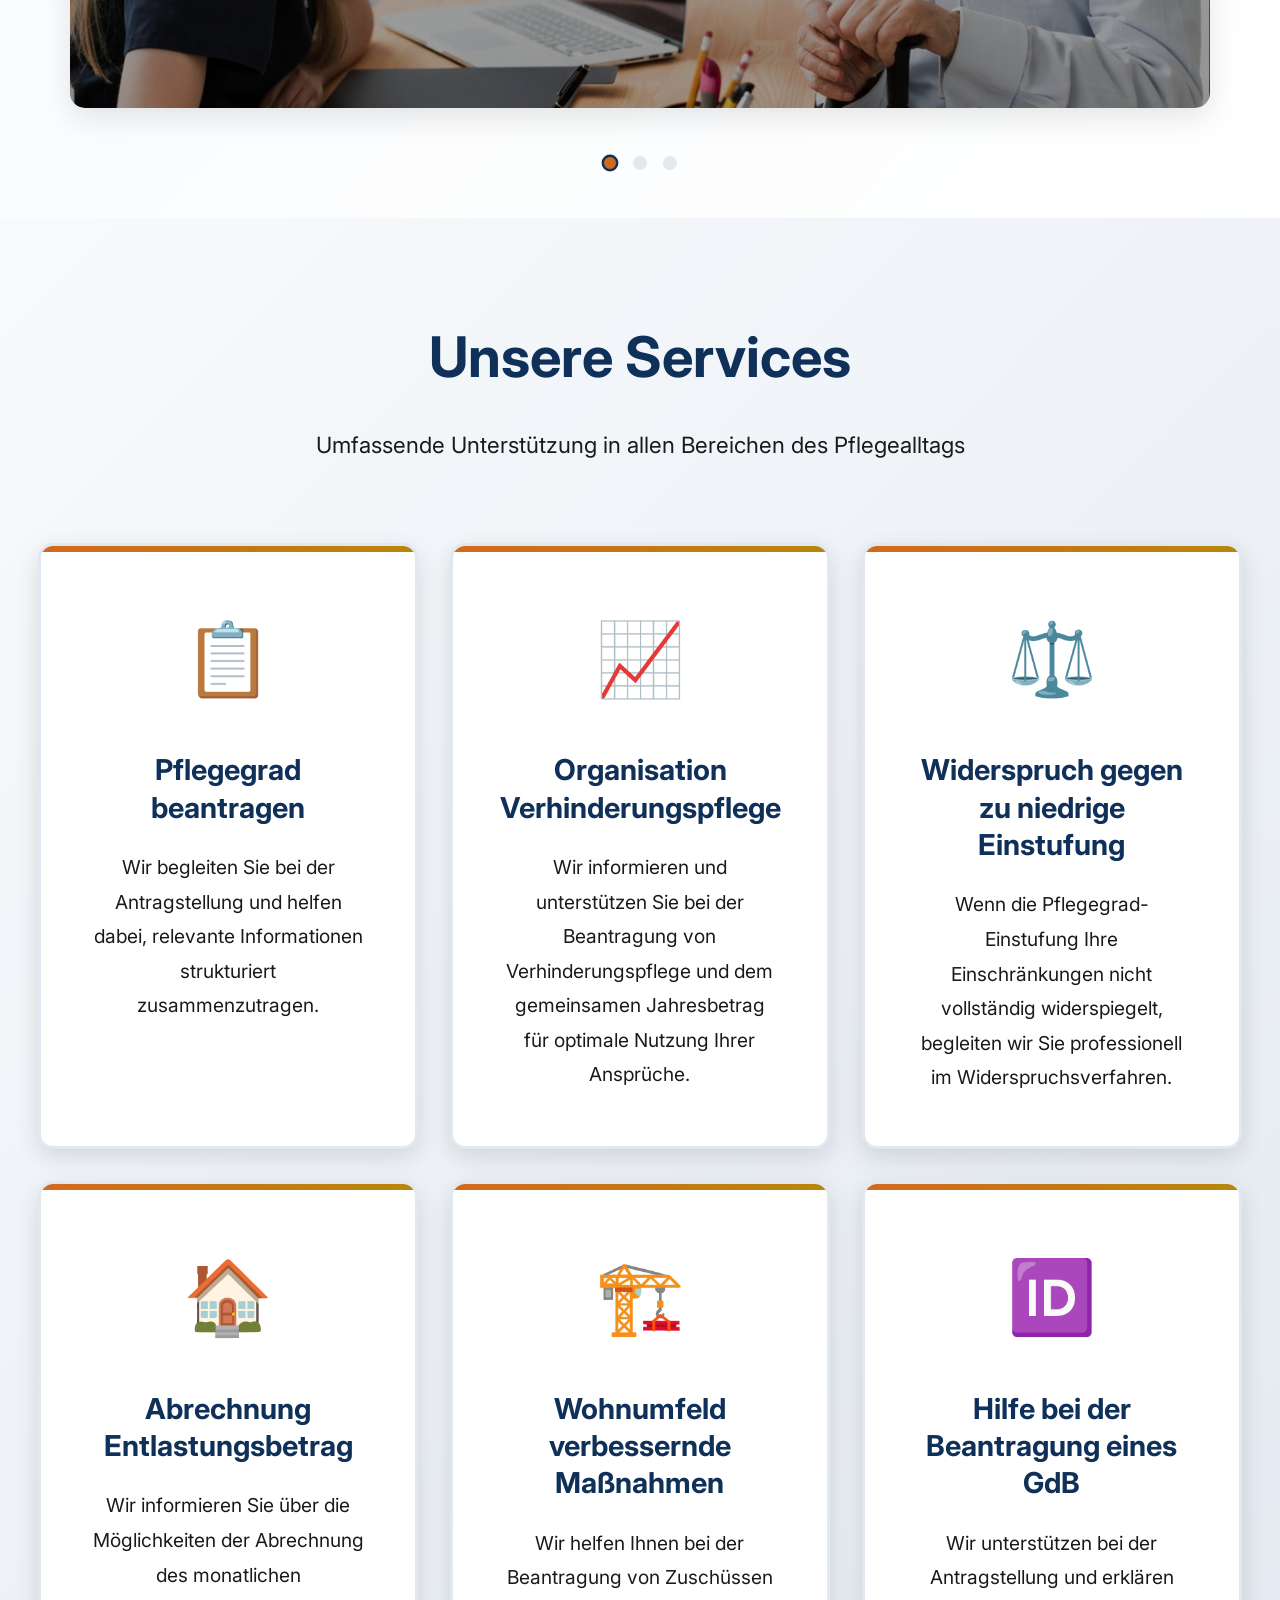
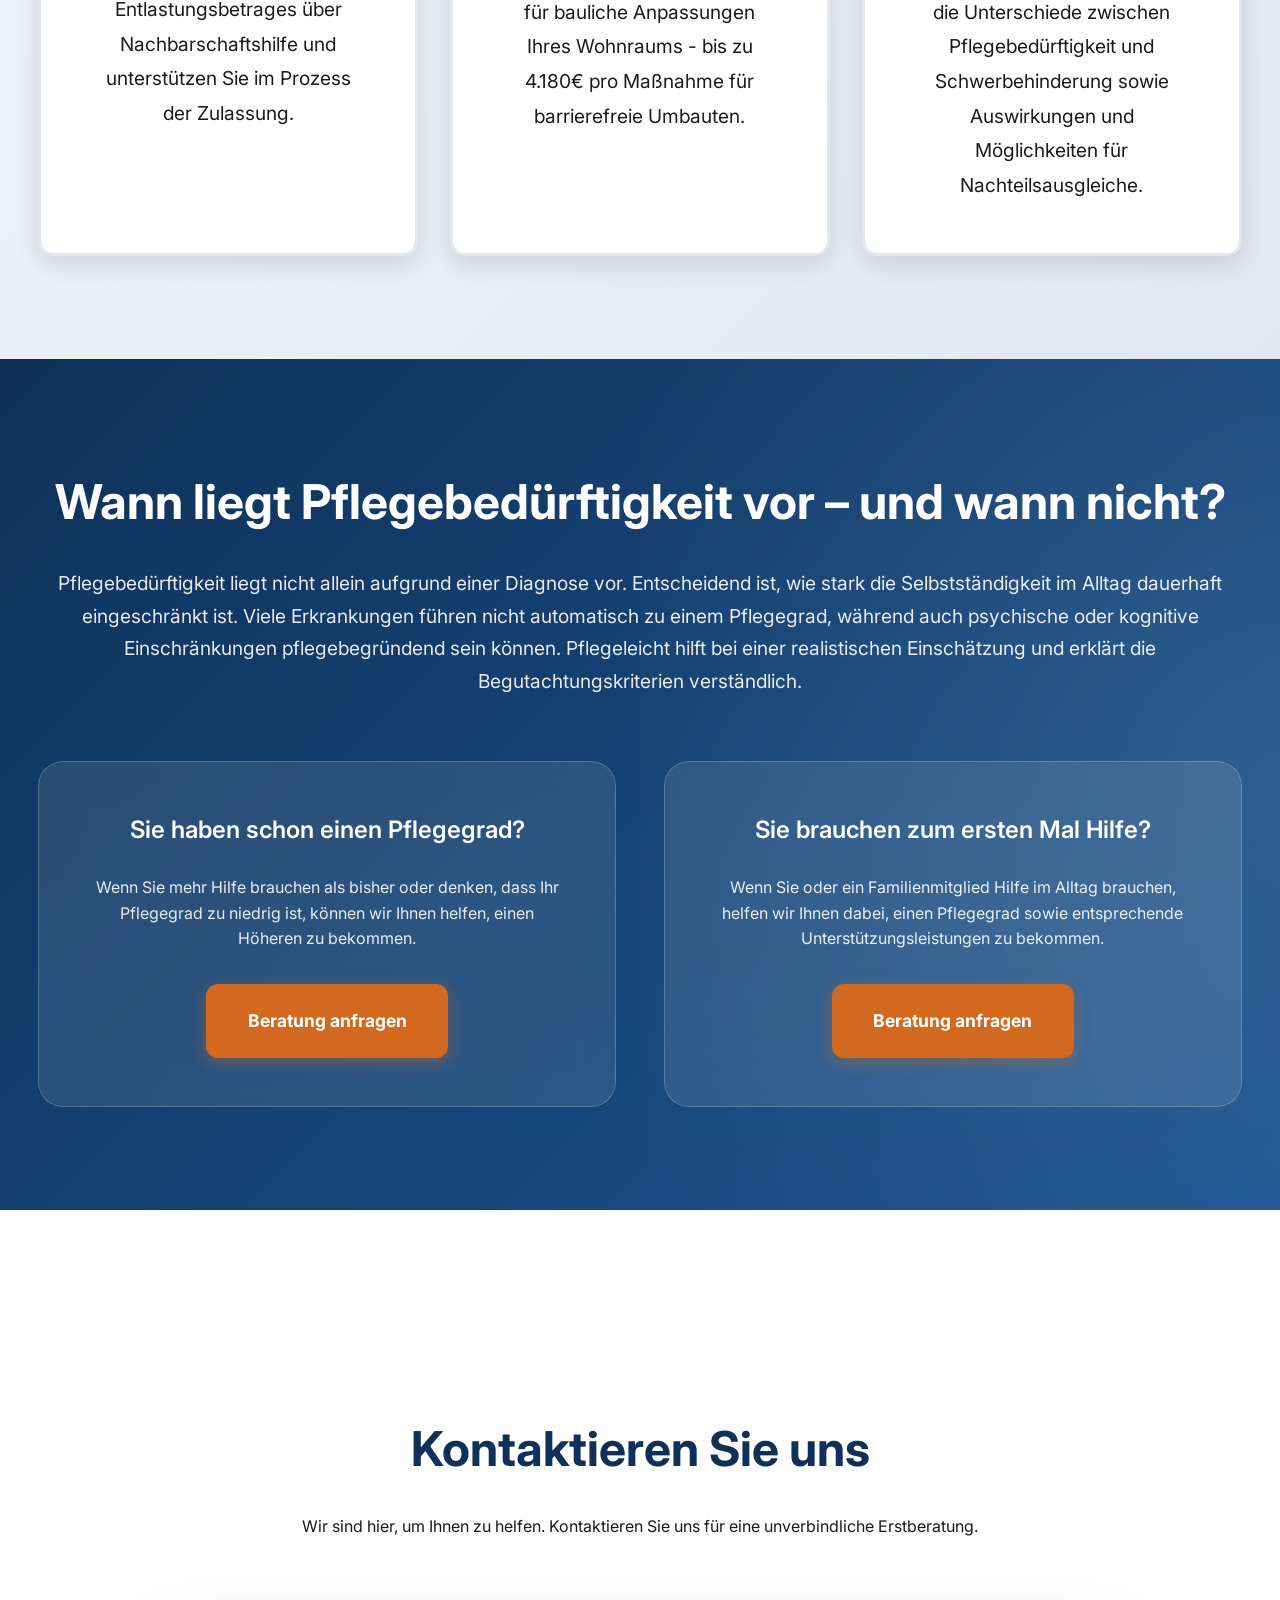
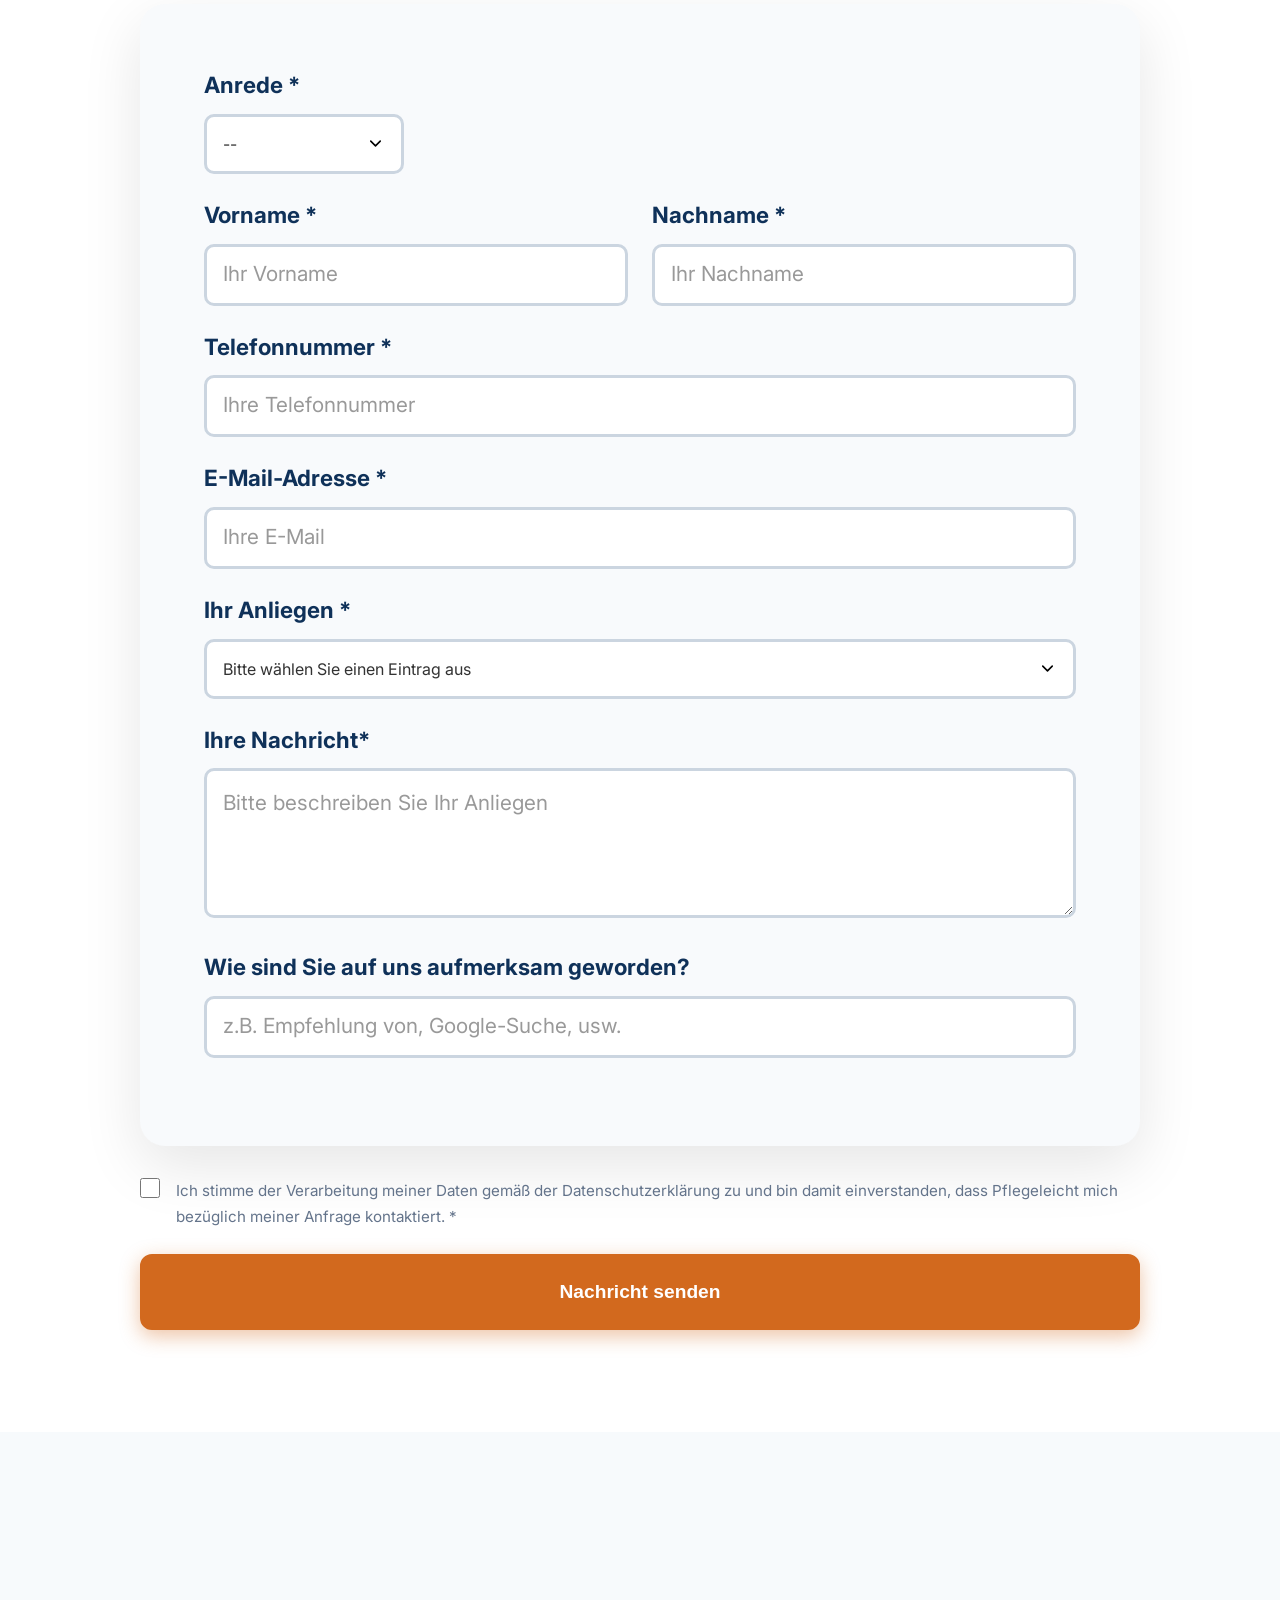
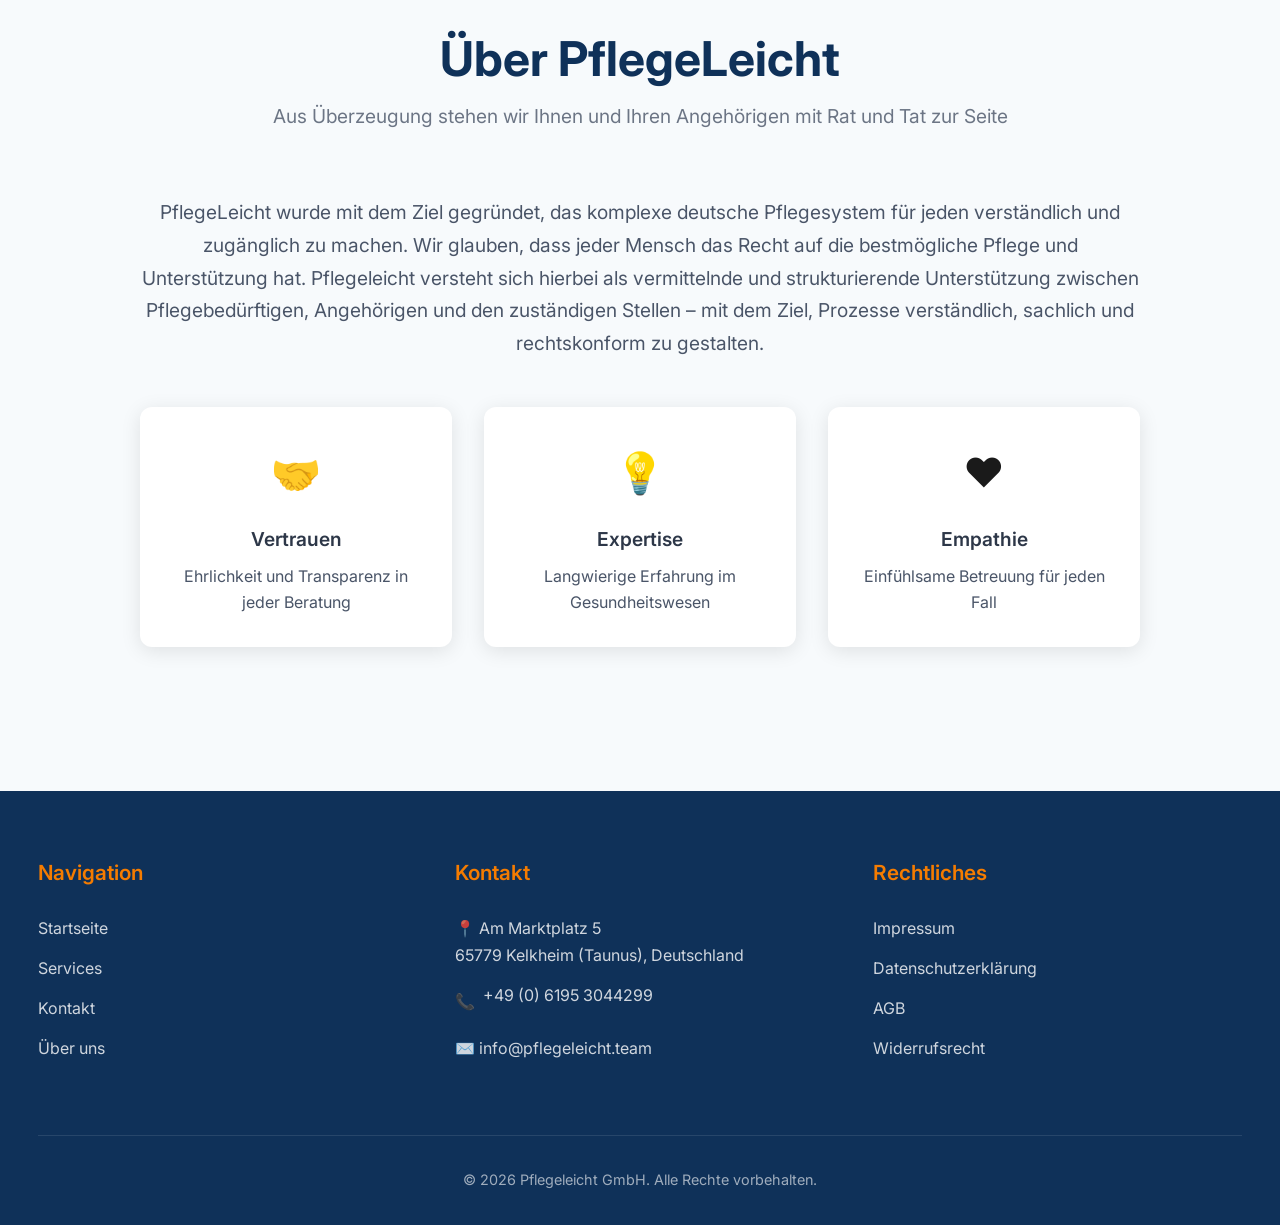
==== commit e9097c57: "text-corrections" ====
--- a/index.html
+++ b/index.html
@@ -27,27 +27,29 @@
 
     <!-- Startseite (Home) -->
     <div id="startseite" class="page active">
-    <!-- Hero Section -->
     <section class="hero">
-        <div class="hero-content">
-        <div class="hero-text">
-            <h1>Wir helfen Ihnen bei Fragen rund um Pflegeleistungen.</h1>
-            <div class="subtitle">Einfach • Verständlich • Für Sie da</div>
-            <p>PflegeLeicht unterstützt Pflegebedürftige und Angehörige bei der Orientierung im Pflegesystem – von der ersten Einschätzung bis zur Vorbereitung auf Begutachtungen. Wir erklären Zusammenhänge verständlich und bereiten Unterlagen strukturiert auf. </p>
-            <div class="hero-buttons">
-            <a href="#kontakt" class="btn-primary">Beratung anfragen</a>
-            <a href="#" class="btn-secondary" onclick="showPage('services')">Was wir für Sie tun</a>
-            </div>
-        </div>
-        <div class="hero-visual">
-            <div class="hero-card">
-            <div class="icon">🤝</div>
-            <h3>Persönliche Betreuung</h3>
-            <p>Individuelle Lösungen für Ihre Bedürfnisse</p>
-            </div>
-        </div>
-        </div>
+    <h1>Wir helfen Ihnen bei allen Fragen rund um Pflegeleistungen.</h1>
+    <div class="hero-content">
+      <div class="hero-text">
+        <div class="subtitle">Einfach • Verständlich • Für Sie da</div>
+        <p>PflegeLeicht unterstützt Pflegebedürftige und Angehörige bei der Orientierung im Pflegesystem – von der ersten Einschätzung bis zur Vorbereitung auf Begutachtungen. Wir erklären Zusammenhänge verständlich und bereiten Unterlagen strukturiert auf</p>
+        <div class="hero-buttons">
+          <a href="#kontakt" class="btn-primary">Beratung anfragen</a>
+          <a href="#services" class="btn-secondary" onclick="showPage('services'); return false;">Was wir für Sie tun</a>
+        </div>
+      </div>
+
+      <div class="hero-visual">
+        <div class="hero-card">
+          <div class="icon">🤝</div>
+          <h3>Persönliche Betreuung</h3>
+          <p>Individuelle Lösungen für Ihre Bedürfnisse</p>
+        </div>
+      </div>
+    </div>
+
     </section>
+    </div>
 
     <!-- Carousel -->
     <section class="carousel-section">
@@ -74,7 +76,7 @@
                 </div>
             </div>
 
-        <!-- Slide 3: Erfolgreiche Ergebnisse -->
+        <!-- Slide 3: Verlässlich an Ihrer Seite -->
             <div class="carousel-slide" style="background-image:url('statics/img/erfolgreiche_ergebnisse.jpeg')">
                 <div class="slide-content">
                     <h3>Verlässlich an Ihrer Seite</h3>
@@ -350,11 +352,11 @@
 
         <div class="service-detail">
             <h3>Beantragung der Feststellung eines GdB</h3>
-            <p>Der Grad der Behinderung ist unabhängig vom Pflegegrad zu beurteilen. Wir unterstützen bei der Antragstellung und erklären die Unterschiede zwischen Pflegebedürftigkeit und Schwerbehinderung sowie deren jeweilige Auswirkungen und Vorteile.</p>
+            <p>Der Grad der Behinderung ist unabhängig vom Pflegegrad zu beurteilen. Wir unterstützen bei der Antragstellung und erklären die Unterschiede zwischen Pflegebedürftigkeit und Schwerbehinderung sowie deren jeweilige Auswirkungen und Möglichkeiten für Nachteilsausgleiche.</p>
         
           </div>
                 <div style="text-align: center; margin-top: 4rem;">
-            <a href="index.html#kontakt" class="btn-primary">Jetzt kostenlose Beratung anfragen</a>
+            <a href="#kontakt" onclick="navigateTo('kontakt')" class="btn-primary">Jetzt Beratung anfragen</a>
         </div>
 
         </div>
--- a/statics/styles.css
+++ b/statics/styles.css
@@ -126,6 +126,27 @@
             background-size: cover;
         }
 
+        .hero > h1 {
+        position: absolute;
+        top: clamp(80px, 10vh, 130px);   /* Abstand von oben */
+        left: 50%;
+        transform: translateX(-50%);
+
+        width: 100%;
+        max-width: 1100px;
+        padding: 0 1rem;
+
+        text-align: center;
+        color: white;
+
+        font-size: clamp(2rem, 5vw, 3rem);
+        font-weight: 700;
+        line-height: 1.2;
+        text-shadow: 2px 2px 4px rgba(0,0,0,0.3);
+
+        z-index: 3;
+    }
+
         .hero-content {
             max-width: min(1400px, 95vw);
             margin: 0 auto;
@@ -142,13 +163,6 @@
             color: white;
         }
 
-        .hero-text h1 {
-            font-size: clamp(2rem, 5vw, 3rem);
-            font-weight: 700;
-            margin-bottom: clamp(1rem, 3vw, 2rem);
-            line-height: 1.2;
-            text-shadow: 2px 2px 4px rgba(0,0,0,0.3);
-        }
 
         .hero-text .subtitle {
             font-size: clamp(1rem, 2.5vw, 1.3rem);
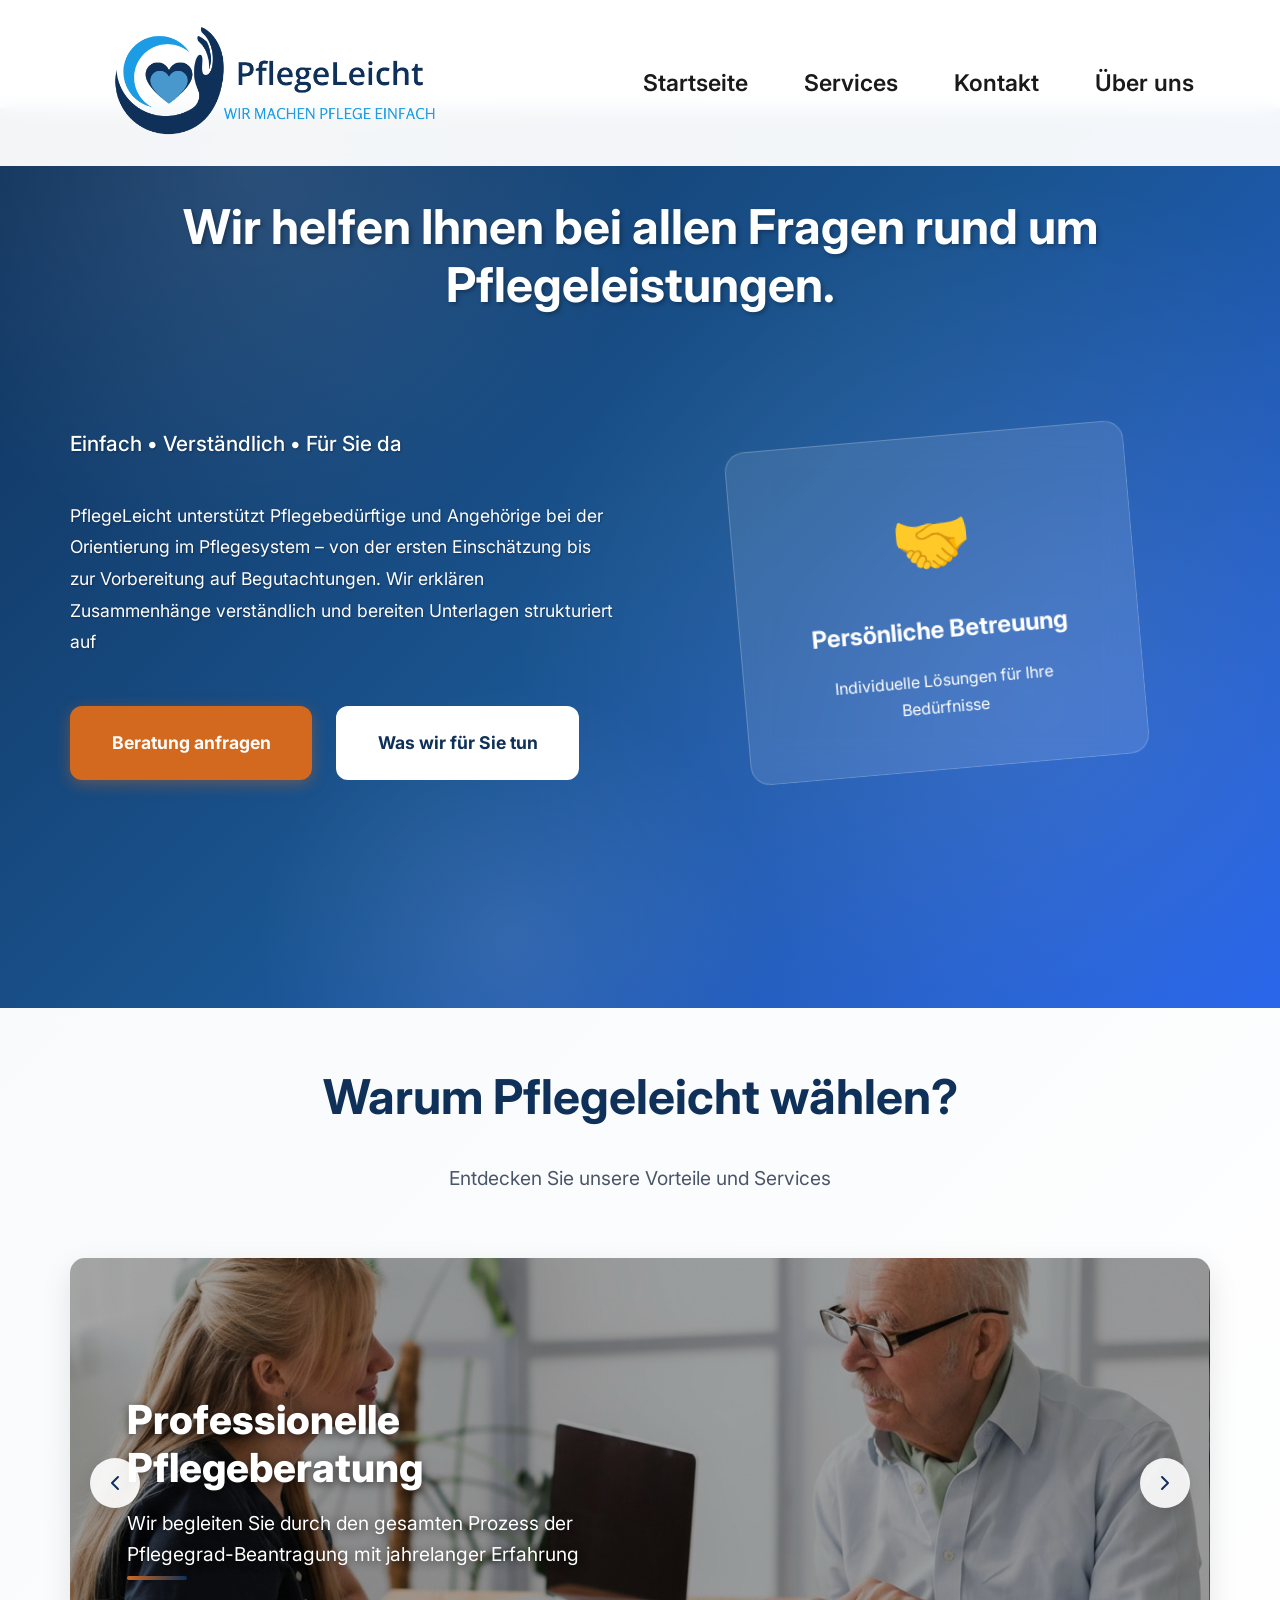
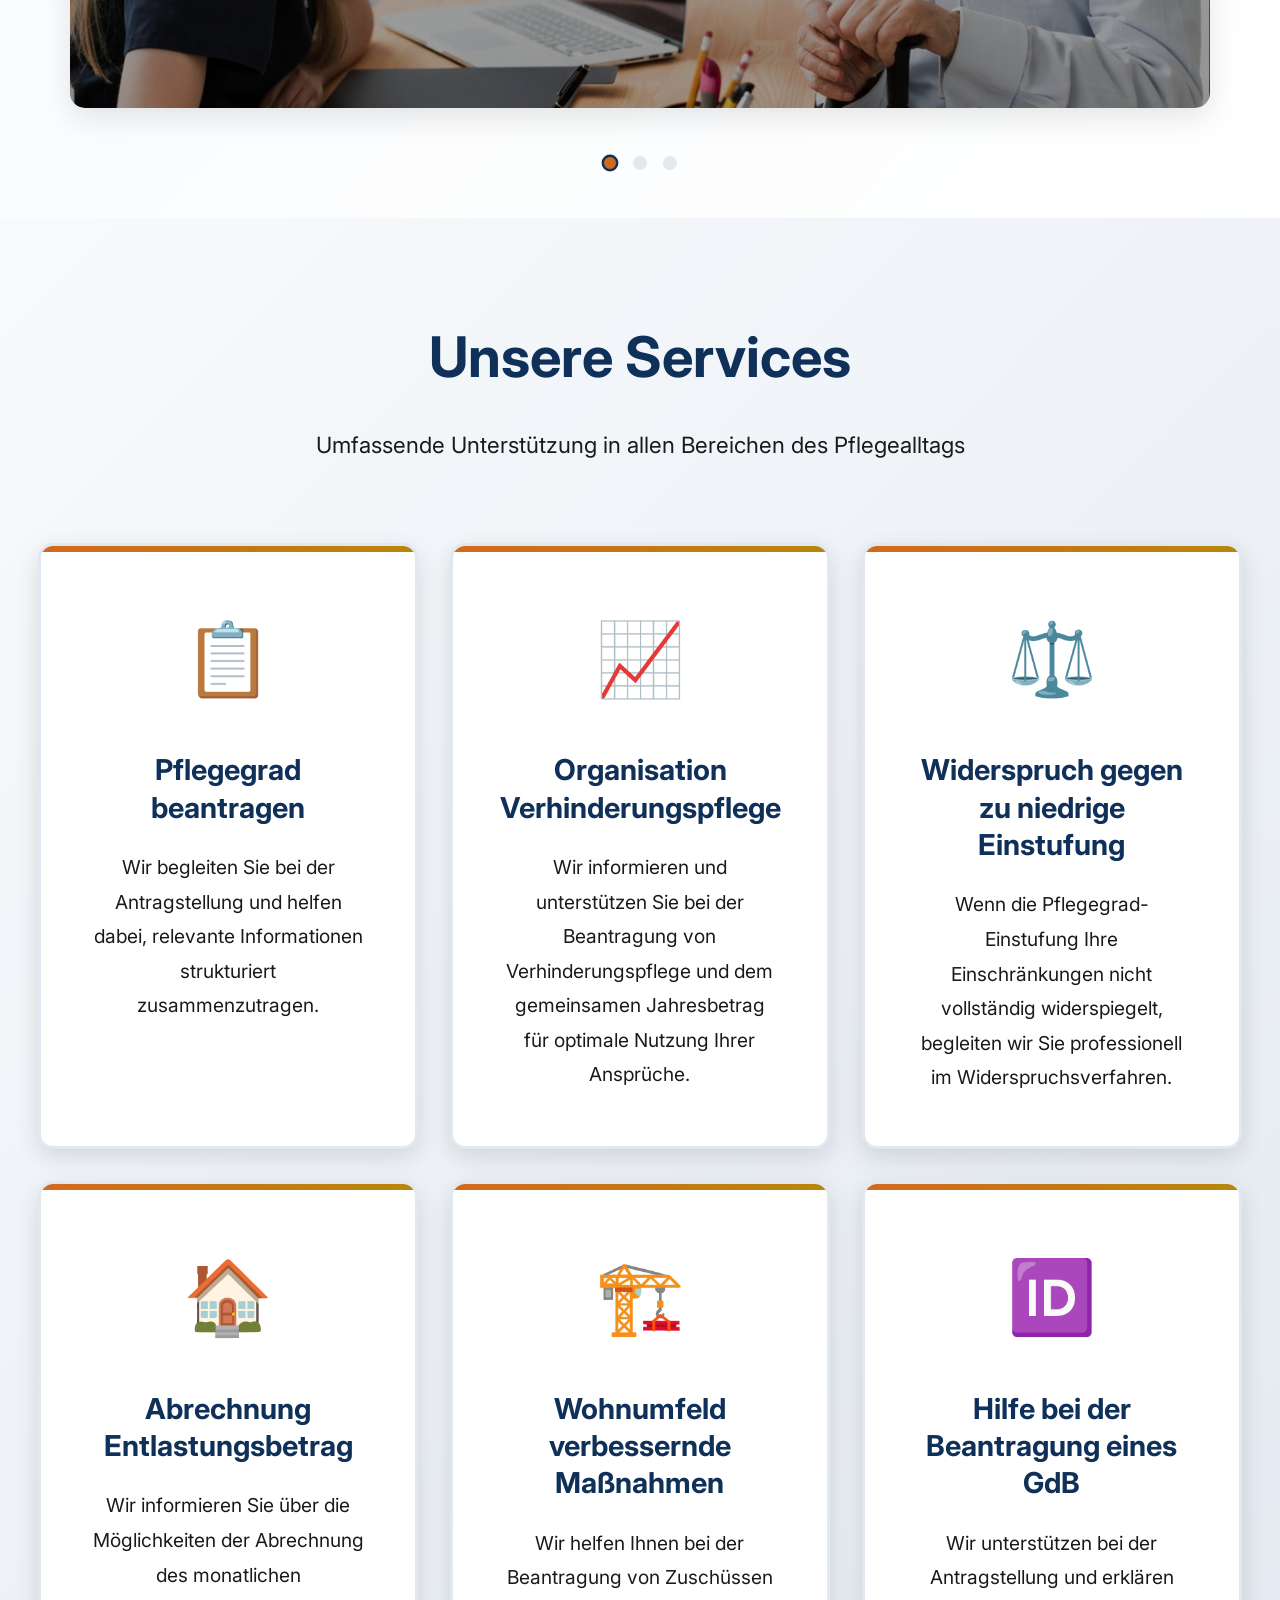
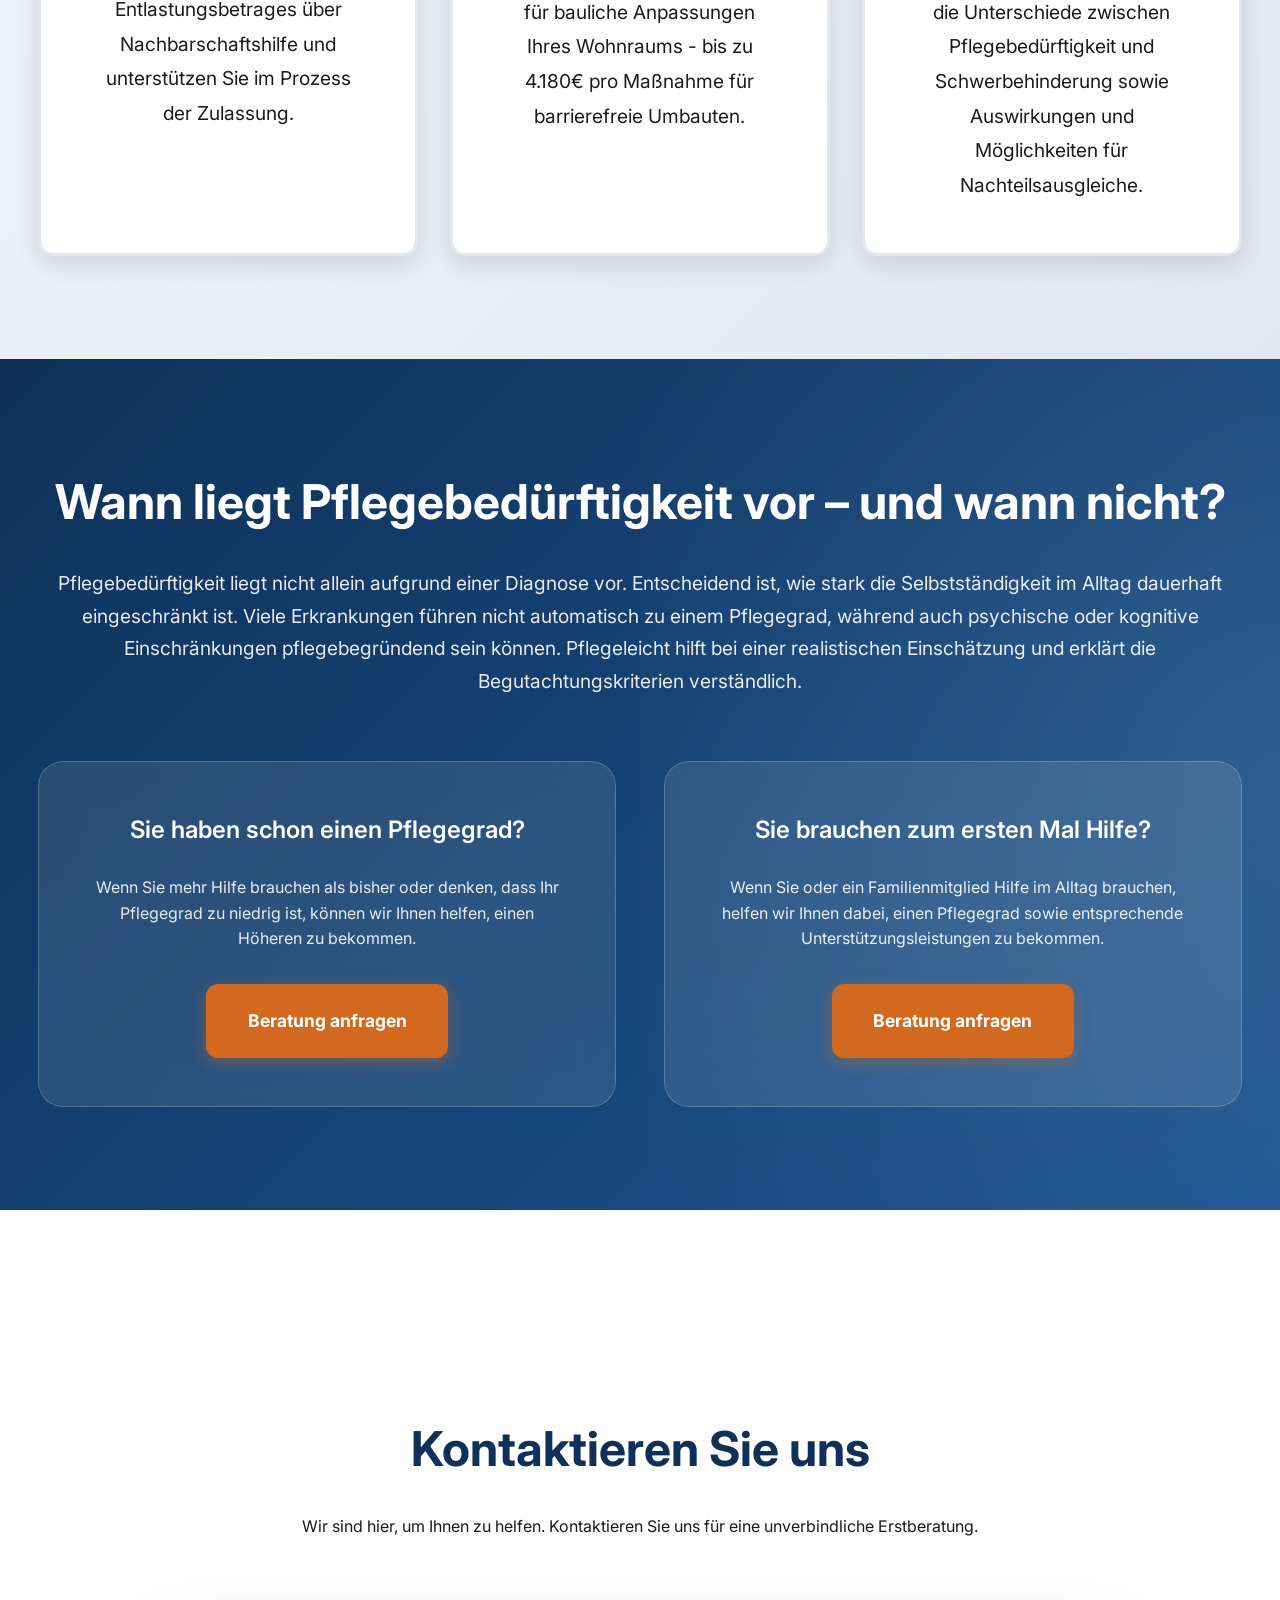
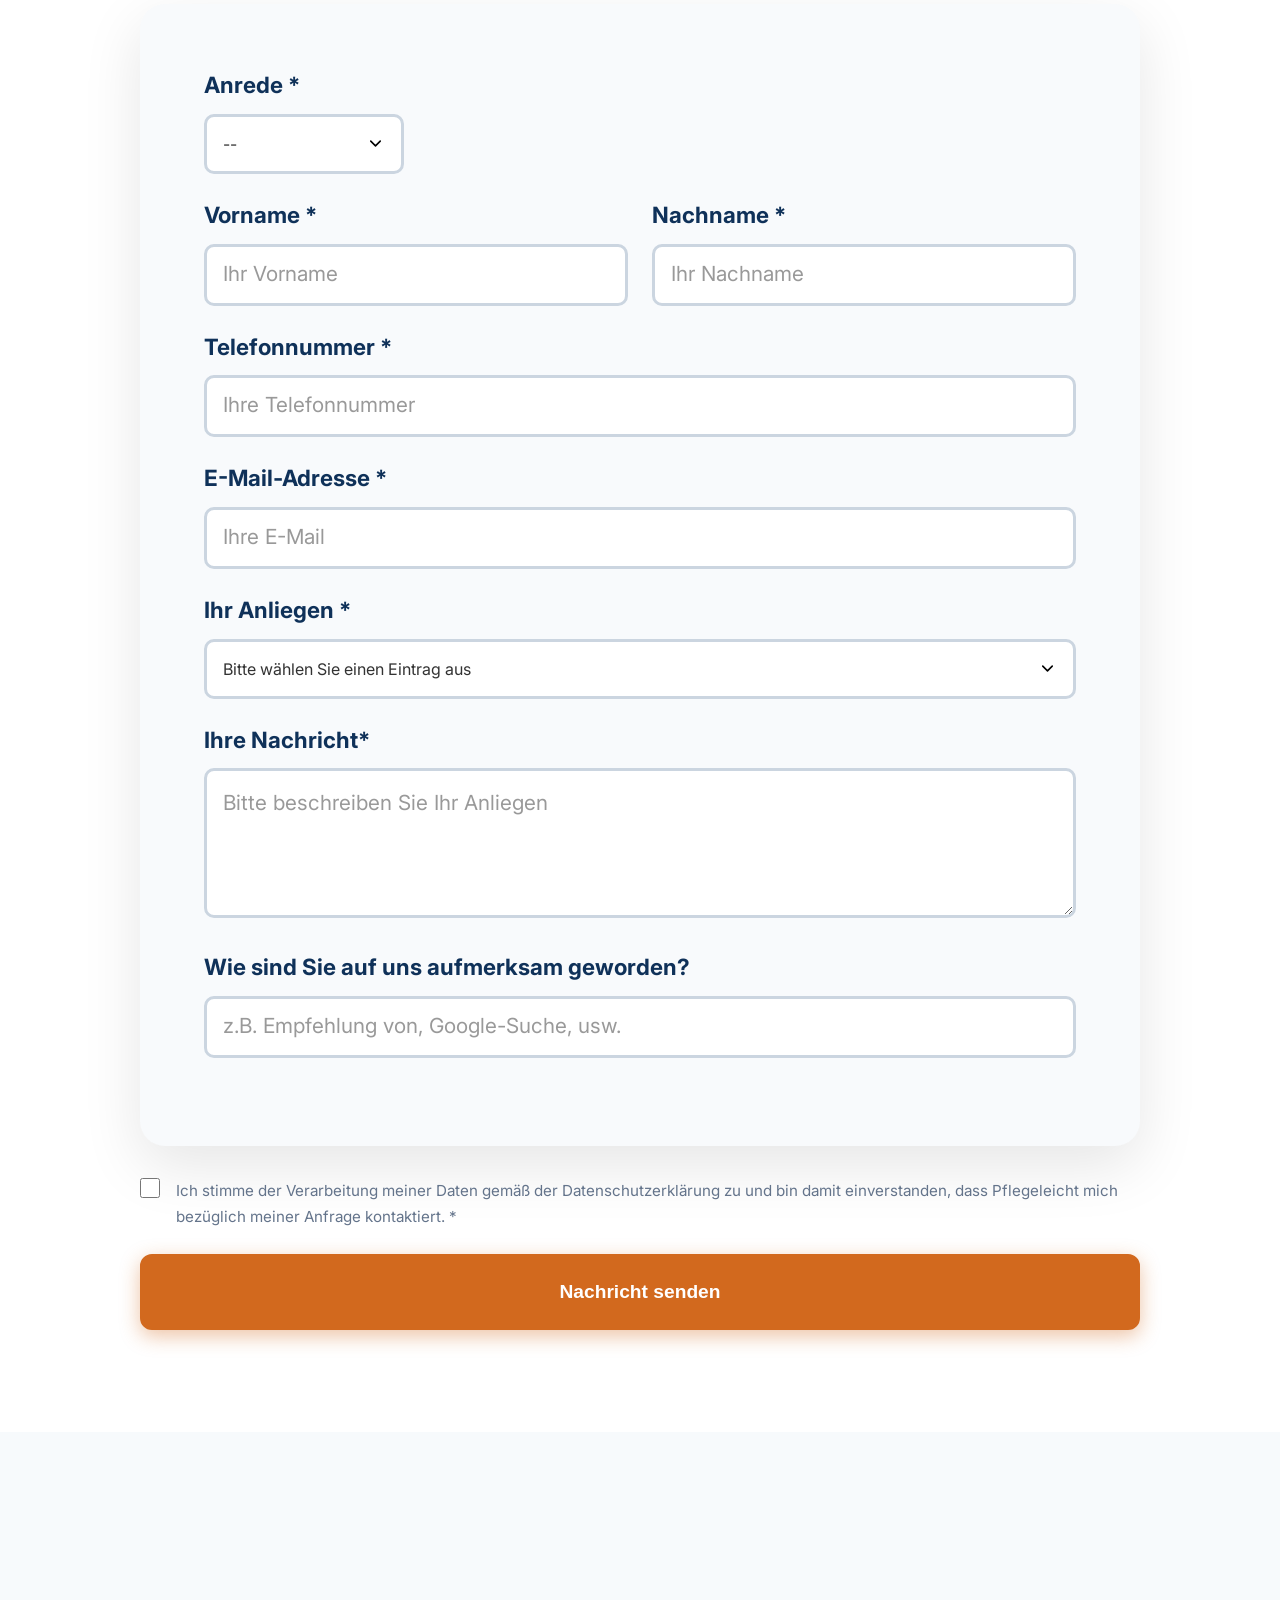
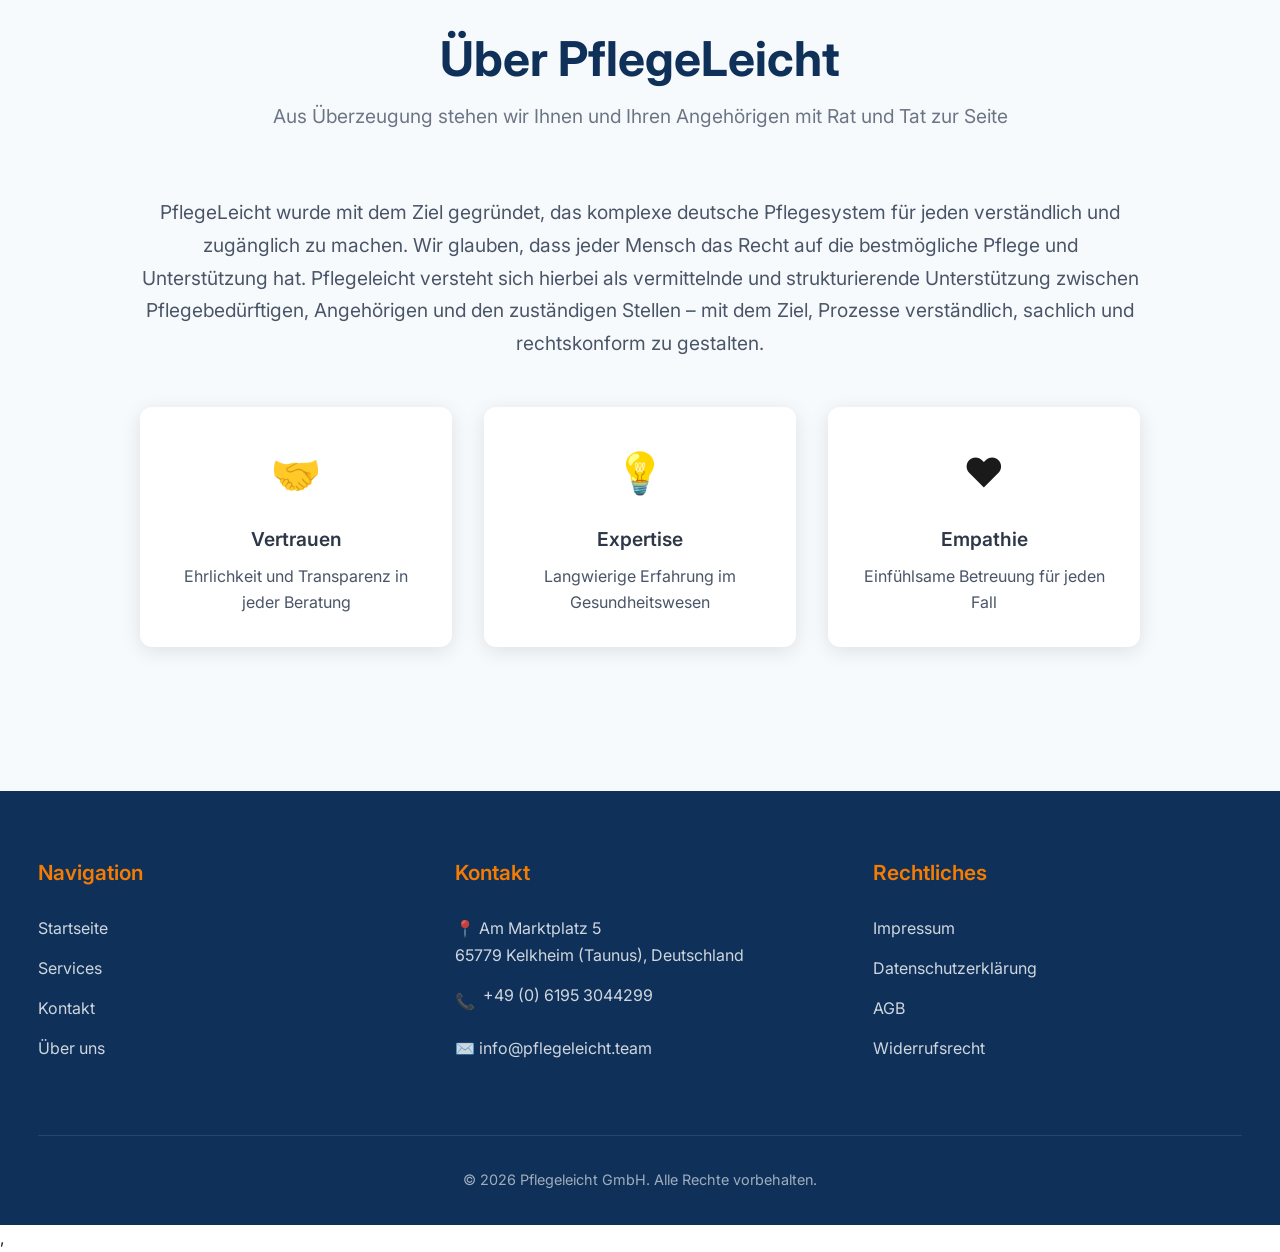
==== commit f0d782f7: "feat: add-company-name" ====
--- a/index.html
+++ b/index.html
@@ -3,7 +3,7 @@
 <head>
     <meta charset="UTF-8" />
     <meta name="viewport" content="width=device-width, initial-scale=1.0"/>
-    <title>Pflegeleicht - Wir machen Pflege einfach</title>
+    <title>PflegeLeicht GmbH - Wir machen Pflege einfach</title>
     <link href="https://fonts.googleapis.com/css2?family=Inter:wght@300;400;500;600;700&display=swap" rel="stylesheet"/>
     <!-- Main stylesheet -->
     <link rel="stylesheet" href="statics/styles.css"/>
@@ -617,7 +617,7 @@
 window.addEventListener('hashchange', routeFromHash);
 </script>
 
-  <!-- Daily cleanup task -->
+  <!-- Daily cleanup task -->,
 <script>
 (function() {
   // Guardamos la última ejecución en el navegador
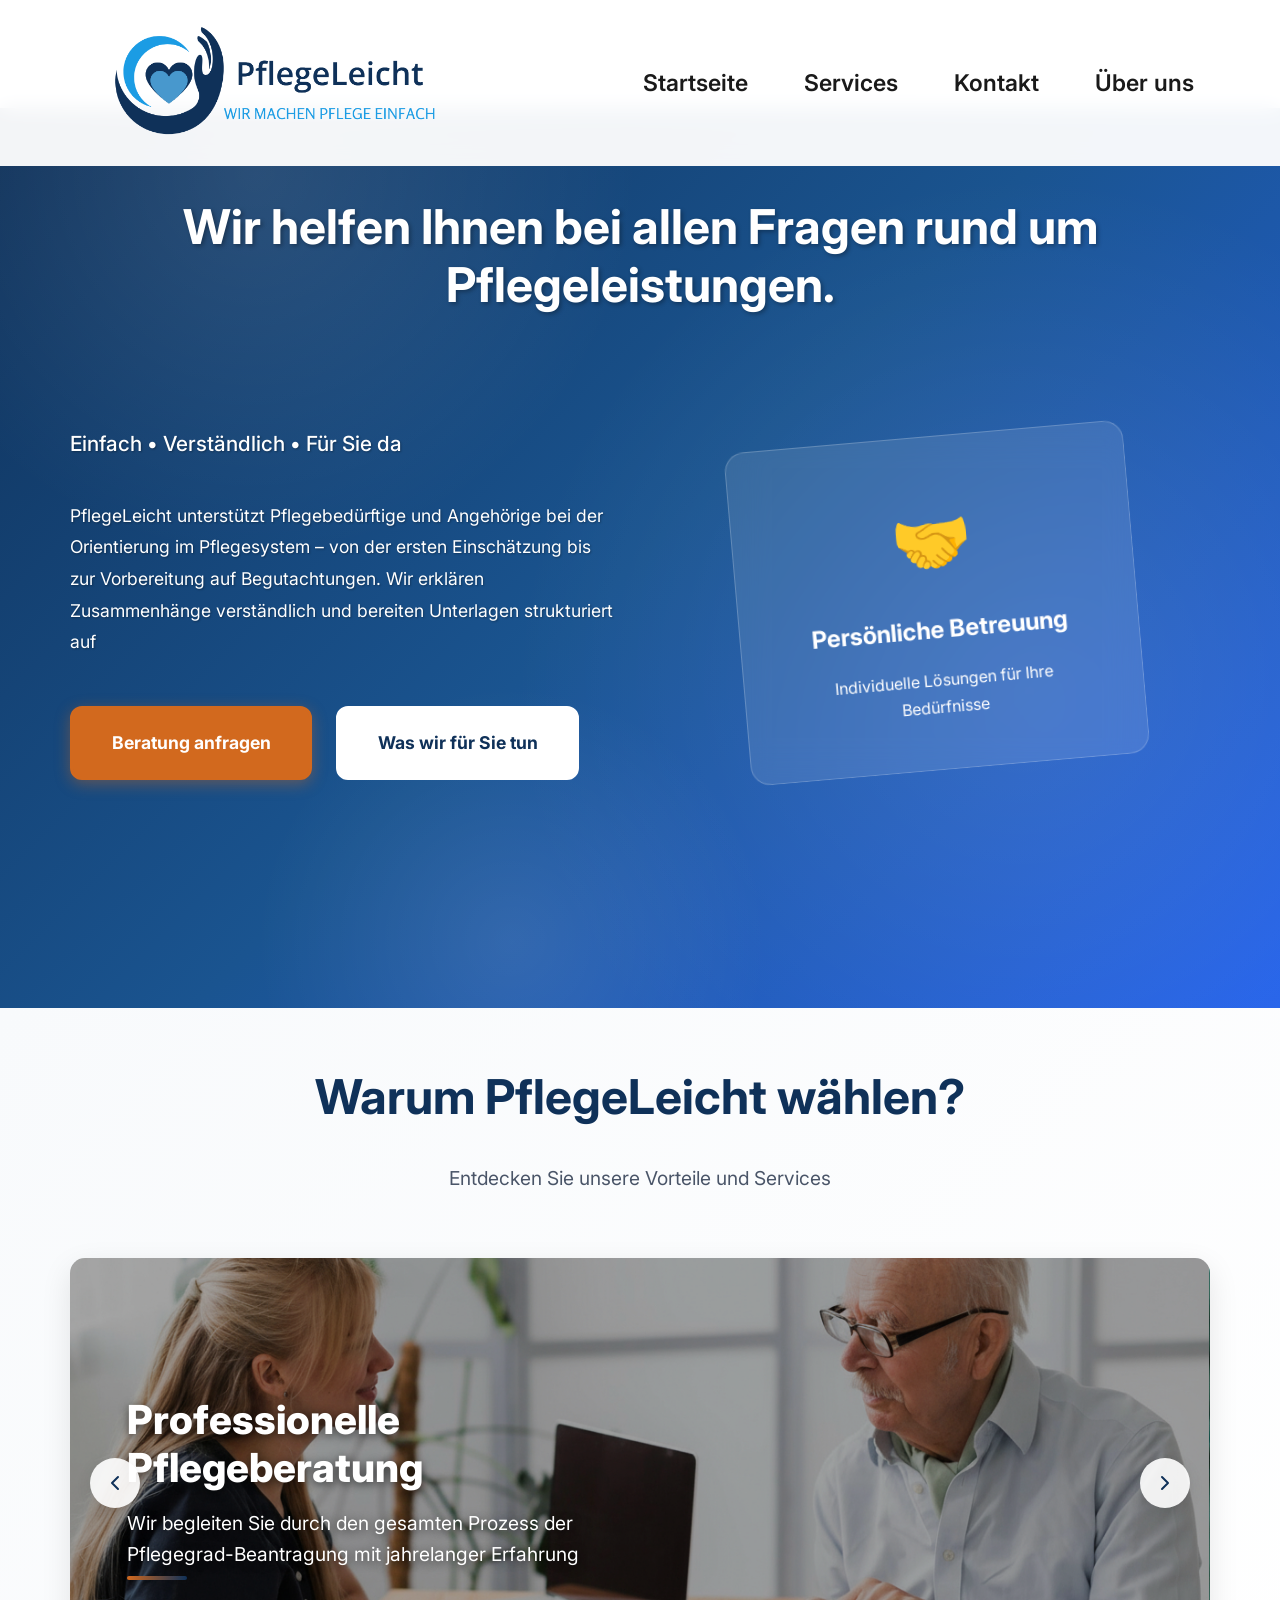
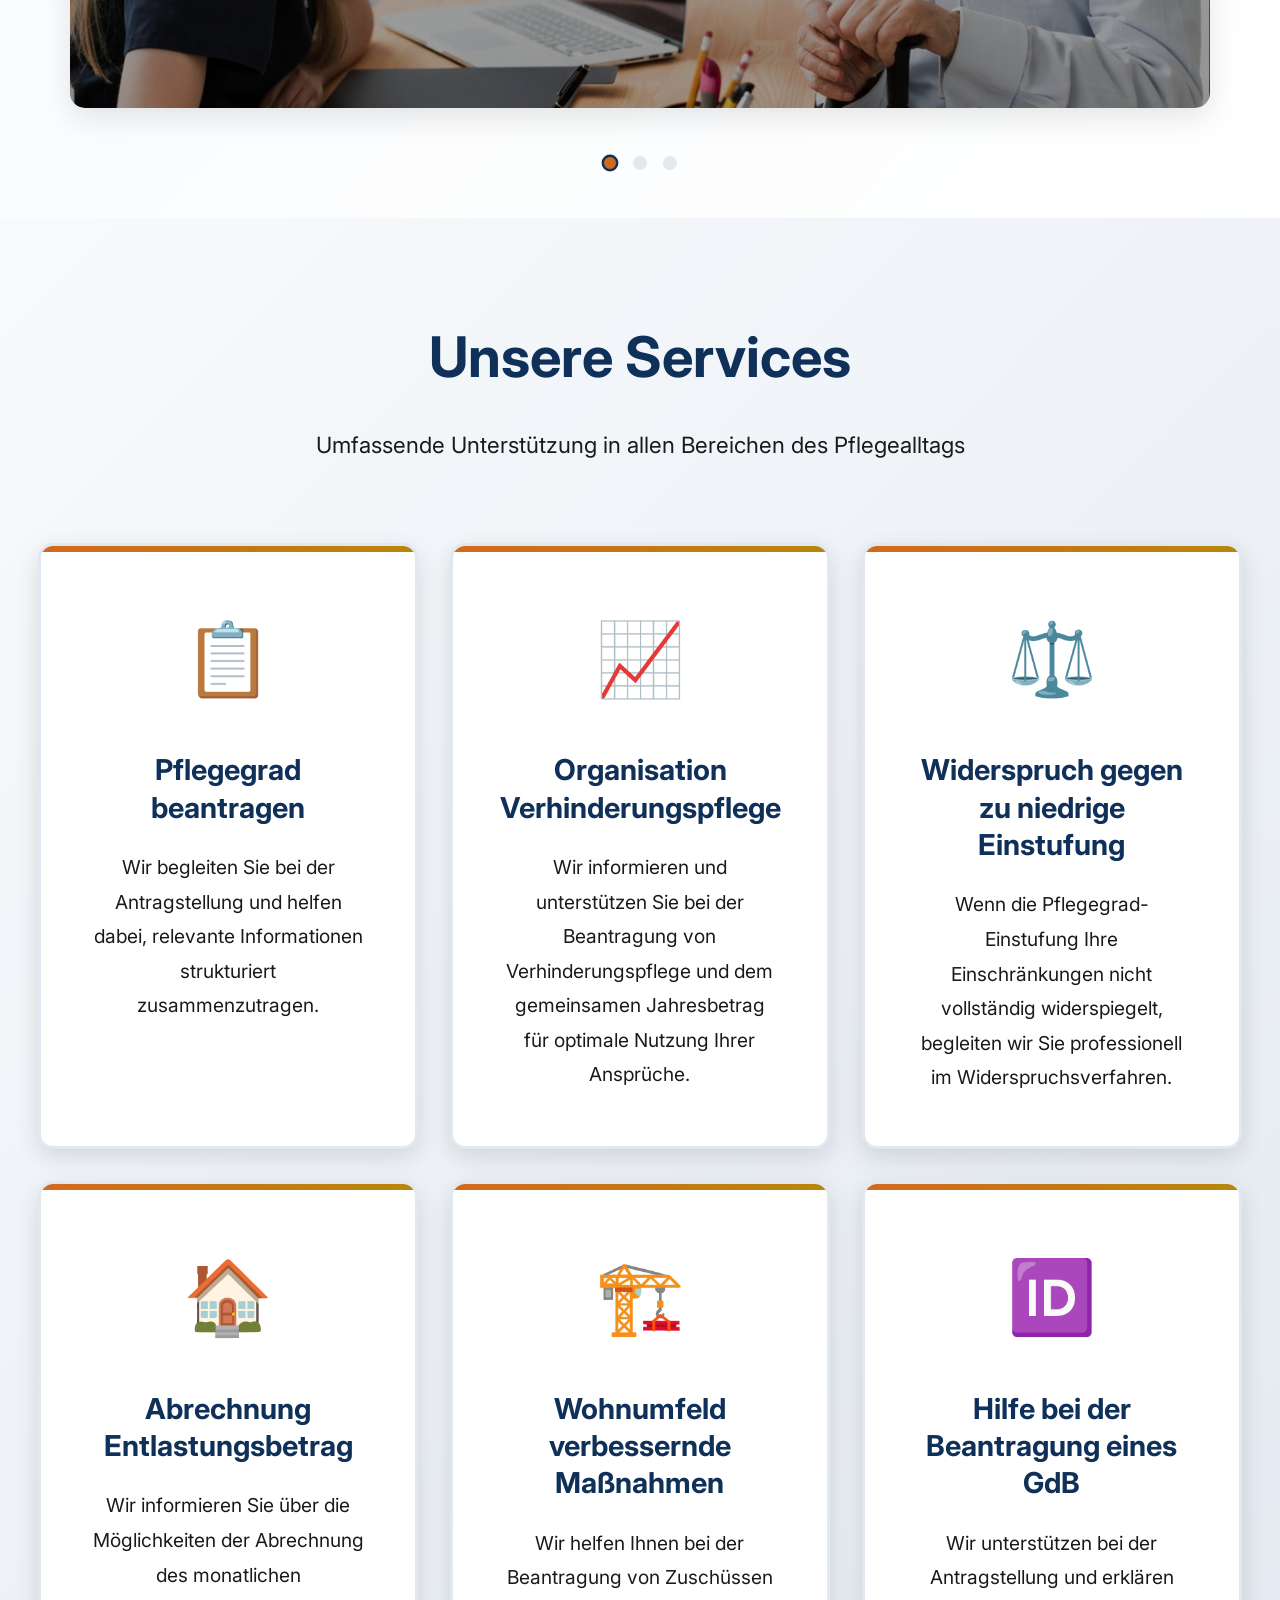
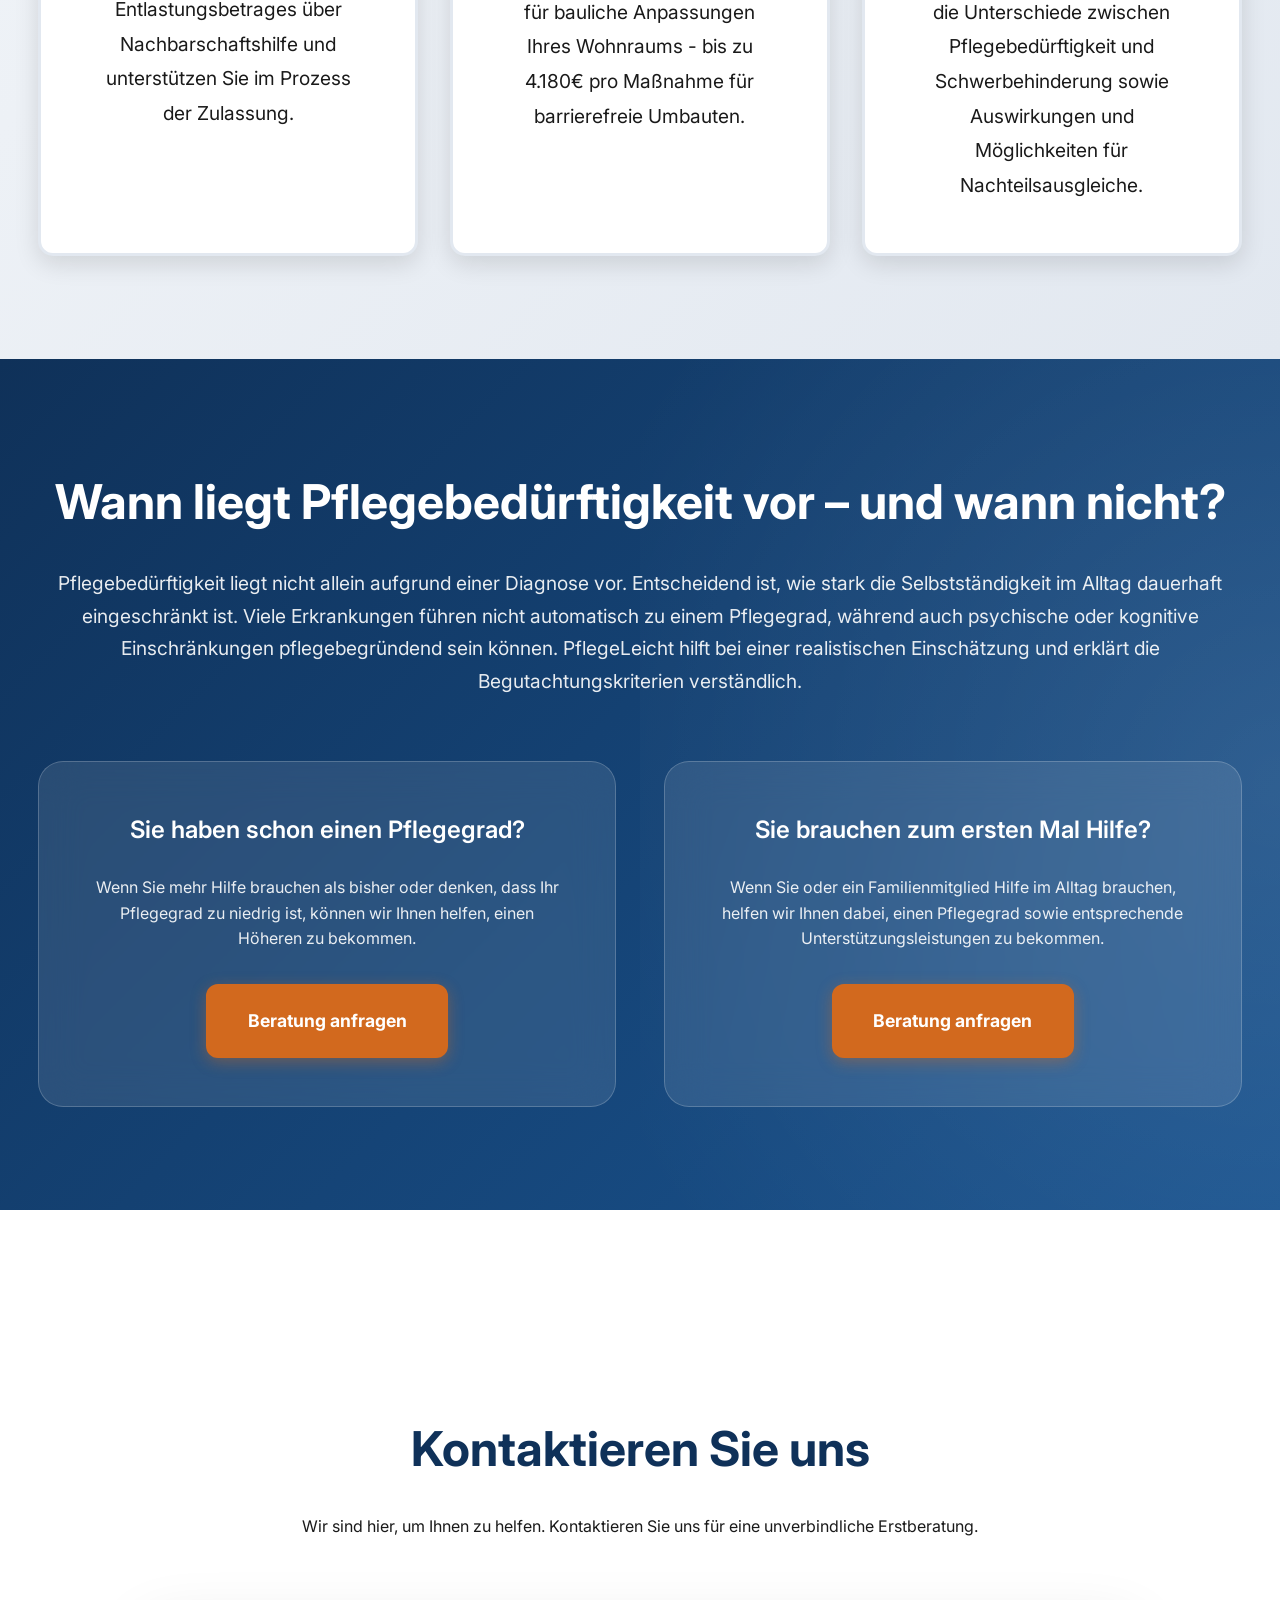
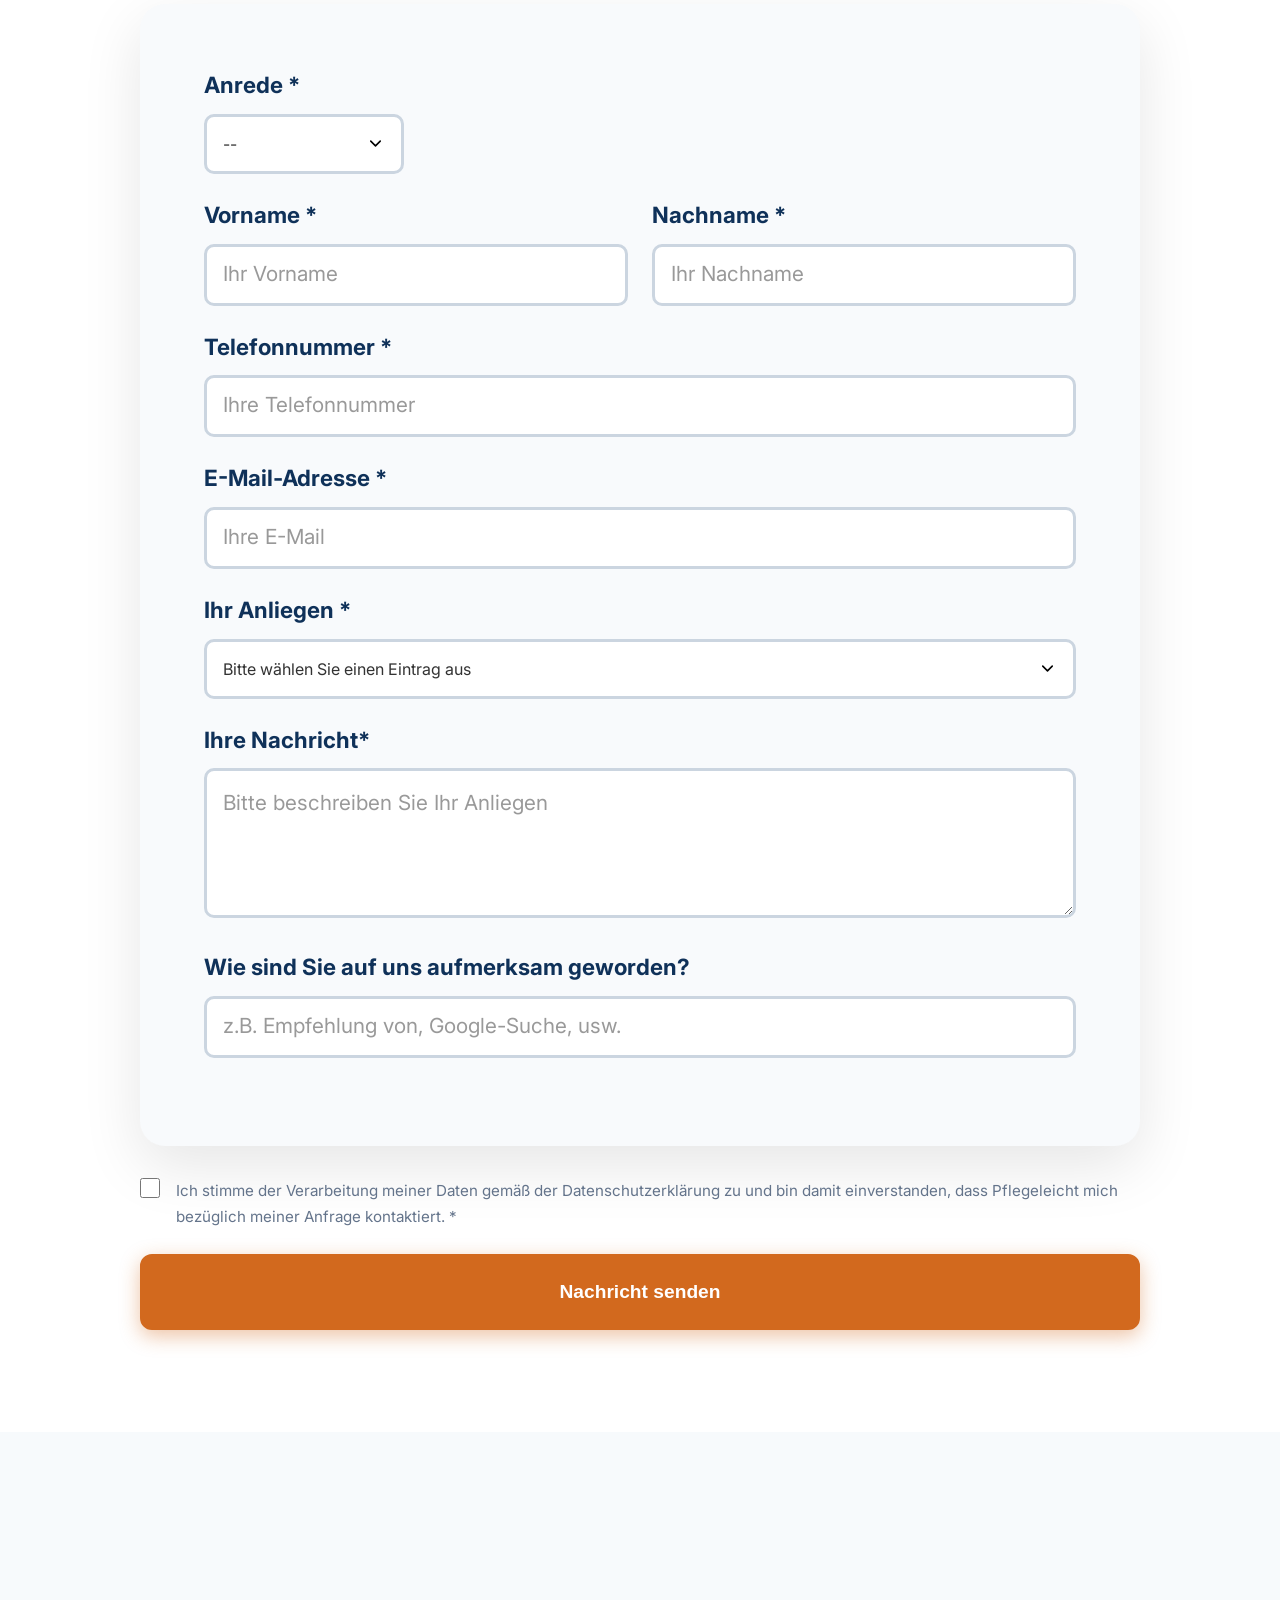
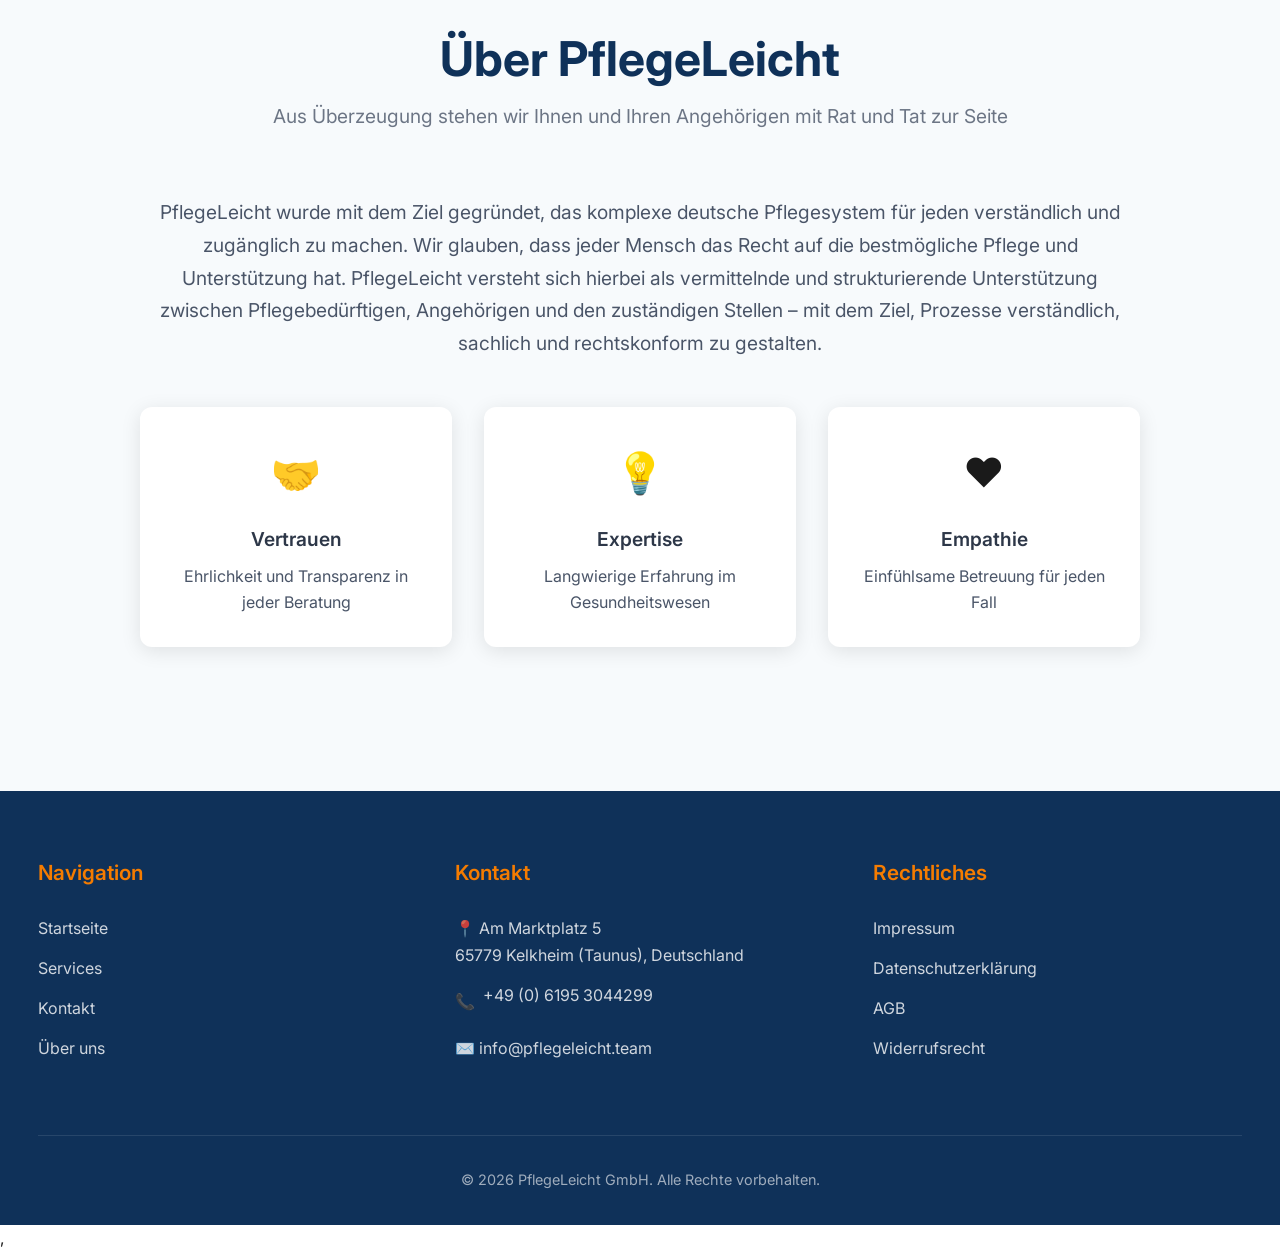
==== commit bc0fa531: "fix: title-pfegeleicht" ====
--- a/index.html
+++ b/index.html
@@ -55,7 +55,7 @@
     <section class="carousel-section">
         <div class="carousel-container">
             <div class="carousel-header">
-                <h2>Warum Pflegeleicht wählen?</h2>
+                <h2>Warum PflegeLeicht wählen?</h2>
                 <p>Entdecken Sie unsere Vorteile und Services</p>
             </div>
             <div class="carousel-wrapper">
@@ -158,7 +158,7 @@
         <div class="cta-container">
         <div class="cta-header">
             <h2>Wann liegt Pflegebedürftigkeit vor – und wann nicht?</h2>
-            <p>Pflegebedürftigkeit liegt nicht allein aufgrund einer Diagnose vor. Entscheidend ist, wie stark die Selbstständigkeit im Alltag dauerhaft eingeschränkt ist. Viele Erkrankungen führen nicht automatisch zu einem Pflegegrad, während auch psychische oder kognitive Einschränkungen pflegebegründend sein können. Pflegeleicht hilft bei einer realistischen Einschätzung und erklärt die Begutachtungskriterien verständlich.</p>
+            <p>Pflegebedürftigkeit liegt nicht allein aufgrund einer Diagnose vor. Entscheidend ist, wie stark die Selbstständigkeit im Alltag dauerhaft eingeschränkt ist. Viele Erkrankungen führen nicht automatisch zu einem Pflegegrad, während auch psychische oder kognitive Einschränkungen pflegebegründend sein können. PflegeLeicht hilft bei einer realistischen Einschätzung und erklärt die Begutachtungskriterien verständlich.</p>
         </div>
         <div class="cta-cards">
             <div class="cta-card">
@@ -290,7 +290,7 @@
 
         <div class="about-content-home">
             <div class="about-text">
-            <p>PflegeLeicht wurde mit dem Ziel gegründet, das komplexe deutsche Pflegesystem für jeden verständlich und zugänglich zu machen. Wir glauben, dass jeder Mensch das Recht auf die bestmögliche Pflege und Unterstützung hat. Pflegeleicht versteht sich hierbei als vermittelnde und strukturierende Unterstützung zwischen Pflegebedürftigen, Angehörigen und den zuständigen Stellen – mit dem Ziel, Prozesse verständlich, sachlich und rechtskonform zu gestalten.</p>
+            <p>PflegeLeicht wurde mit dem Ziel gegründet, das komplexe deutsche Pflegesystem für jeden verständlich und zugänglich zu machen. Wir glauben, dass jeder Mensch das Recht auf die bestmögliche Pflege und Unterstützung hat. PflegeLeicht versteht sich hierbei als vermittelnde und strukturierende Unterstützung zwischen Pflegebedürftigen, Angehörigen und den zuständigen Stellen – mit dem Ziel, Prozesse verständlich, sachlich und rechtskonform zu gestalten.</p>
 
             <div class="values-preview">
                 <div class="value-preview">
@@ -347,7 +347,7 @@
 
         <div class="service-detail">
             <h3>Antrag auf wohnumfeldverbessernde Maßnahmen</h3>
-            <p>Wir unterstützen bei der Antragstellung für wohnumfeldverbessernde Maßnahmen, die die Selbstständigkeit der pflegebedürftigen Person fördern oder die Pflege erleichtern können. Ob und in welchem Umfang eine Förderung bewilligt wird, entscheidet die Pflegekasse auf Grundlage der individuellen Situation. Pflegeleicht hilft bei der strukturierten Darstellung des Bedarfs und der Zusammenstellung der erforderlichen Unterlagen.</p>
+            <p>Wir unterstützen bei der Antragstellung für wohnumfeldverbessernde Maßnahmen, die die Selbstständigkeit der pflegebedürftigen Person fördern oder die Pflege erleichtern können. Ob und in welchem Umfang eine Förderung bewilligt wird, entscheidet die Pflegekasse auf Grundlage der individuellen Situation. PflegeLeicht hilft bei der strukturierten Darstellung des Bedarfs und der Zusammenstellung der erforderlichen Unterlagen.</p>
         </div>
 
         <div class="service-detail">
@@ -400,7 +400,7 @@
         --> 
     </div>
     <div class="footer-bottom">
-        <p>&copy; 2026 Pflegeleicht GmbH. Alle Rechte vorbehalten.</p>
+        <p>&copy; 2026 PflegeLeicht GmbH. Alle Rechte vorbehalten.</p>
     </div>
     </footer>
 
--- a/statics/styles.css
+++ b/statics/styles.css
@@ -128,7 +128,7 @@
 
         .hero > h1 {
         position: absolute;
-        top: clamp(80px, 10vh, 130px);   /* Abstand von oben */
+        top: clamp(80px, 10vh, 130px);   
         left: 50%;
         transform: translateX(-50%);
 
@@ -1398,6 +1398,12 @@
                 box-shadow: 0 10px 30px rgba(0, 0, 0, 0.1);
                 z-index: 1000;
             }
+            .hero > h1 {
+                top: clamp(60px, 8vh, 100px);
+                font-size: clamp(1.5rem, 4vw, 2.2rem);
+                padding: 0 0.5rem;
+                text-shadow: 1px 1px 3px rgba(0, 0, 0, 0.4);    
+            }
 
             .hero-content {
                 grid-template-columns: 1fr;
